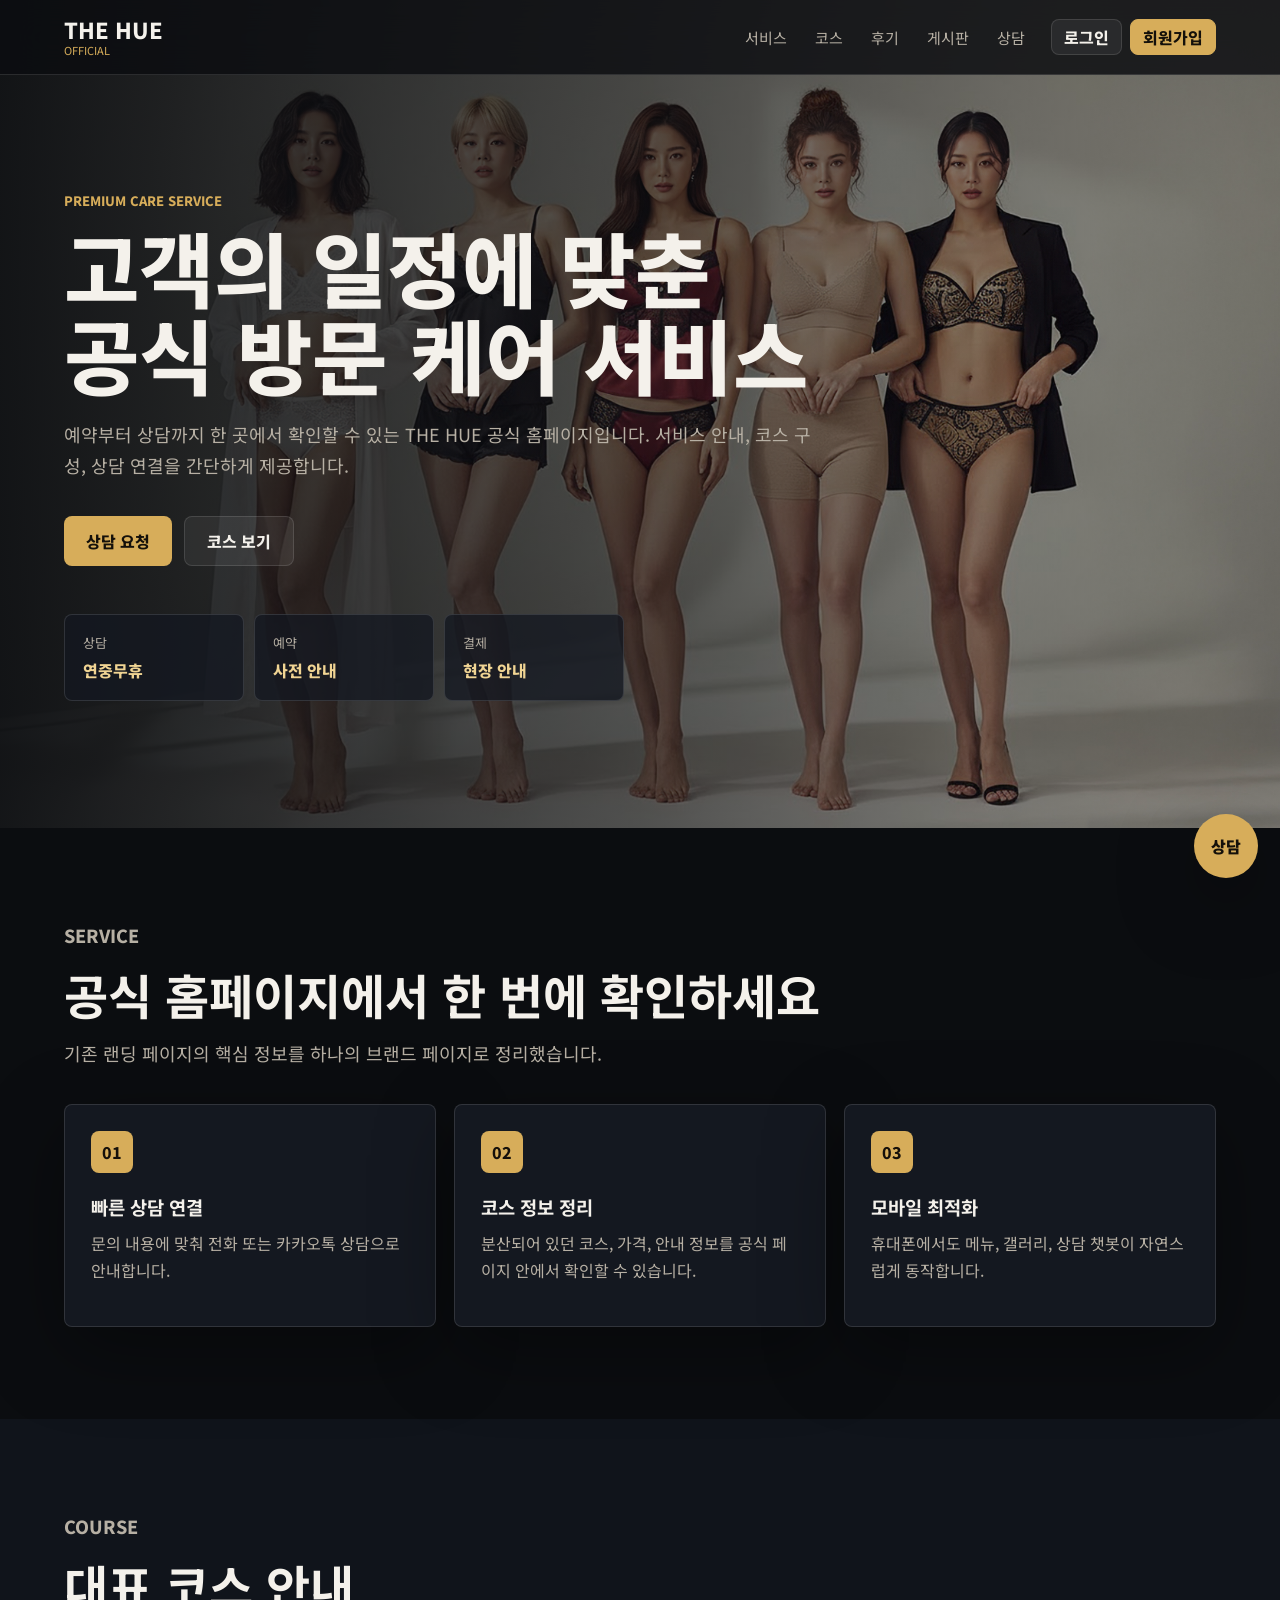
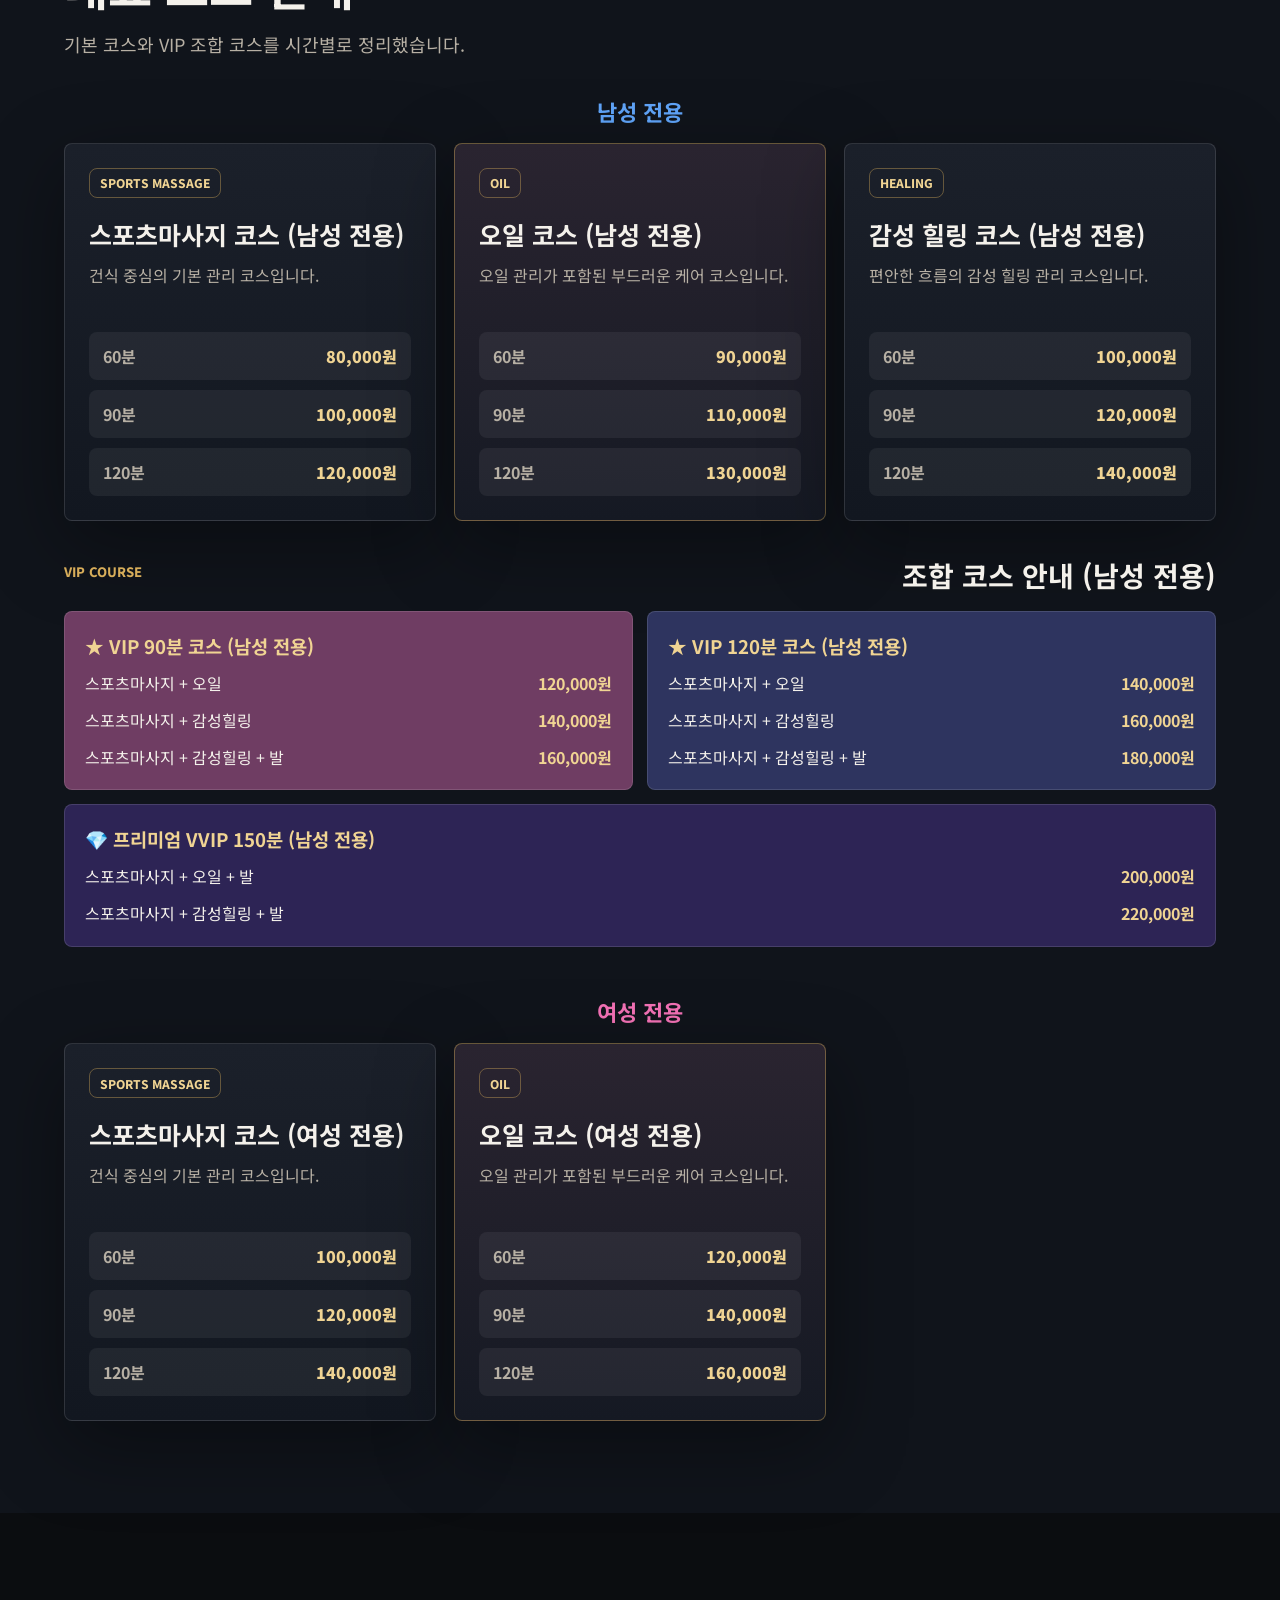
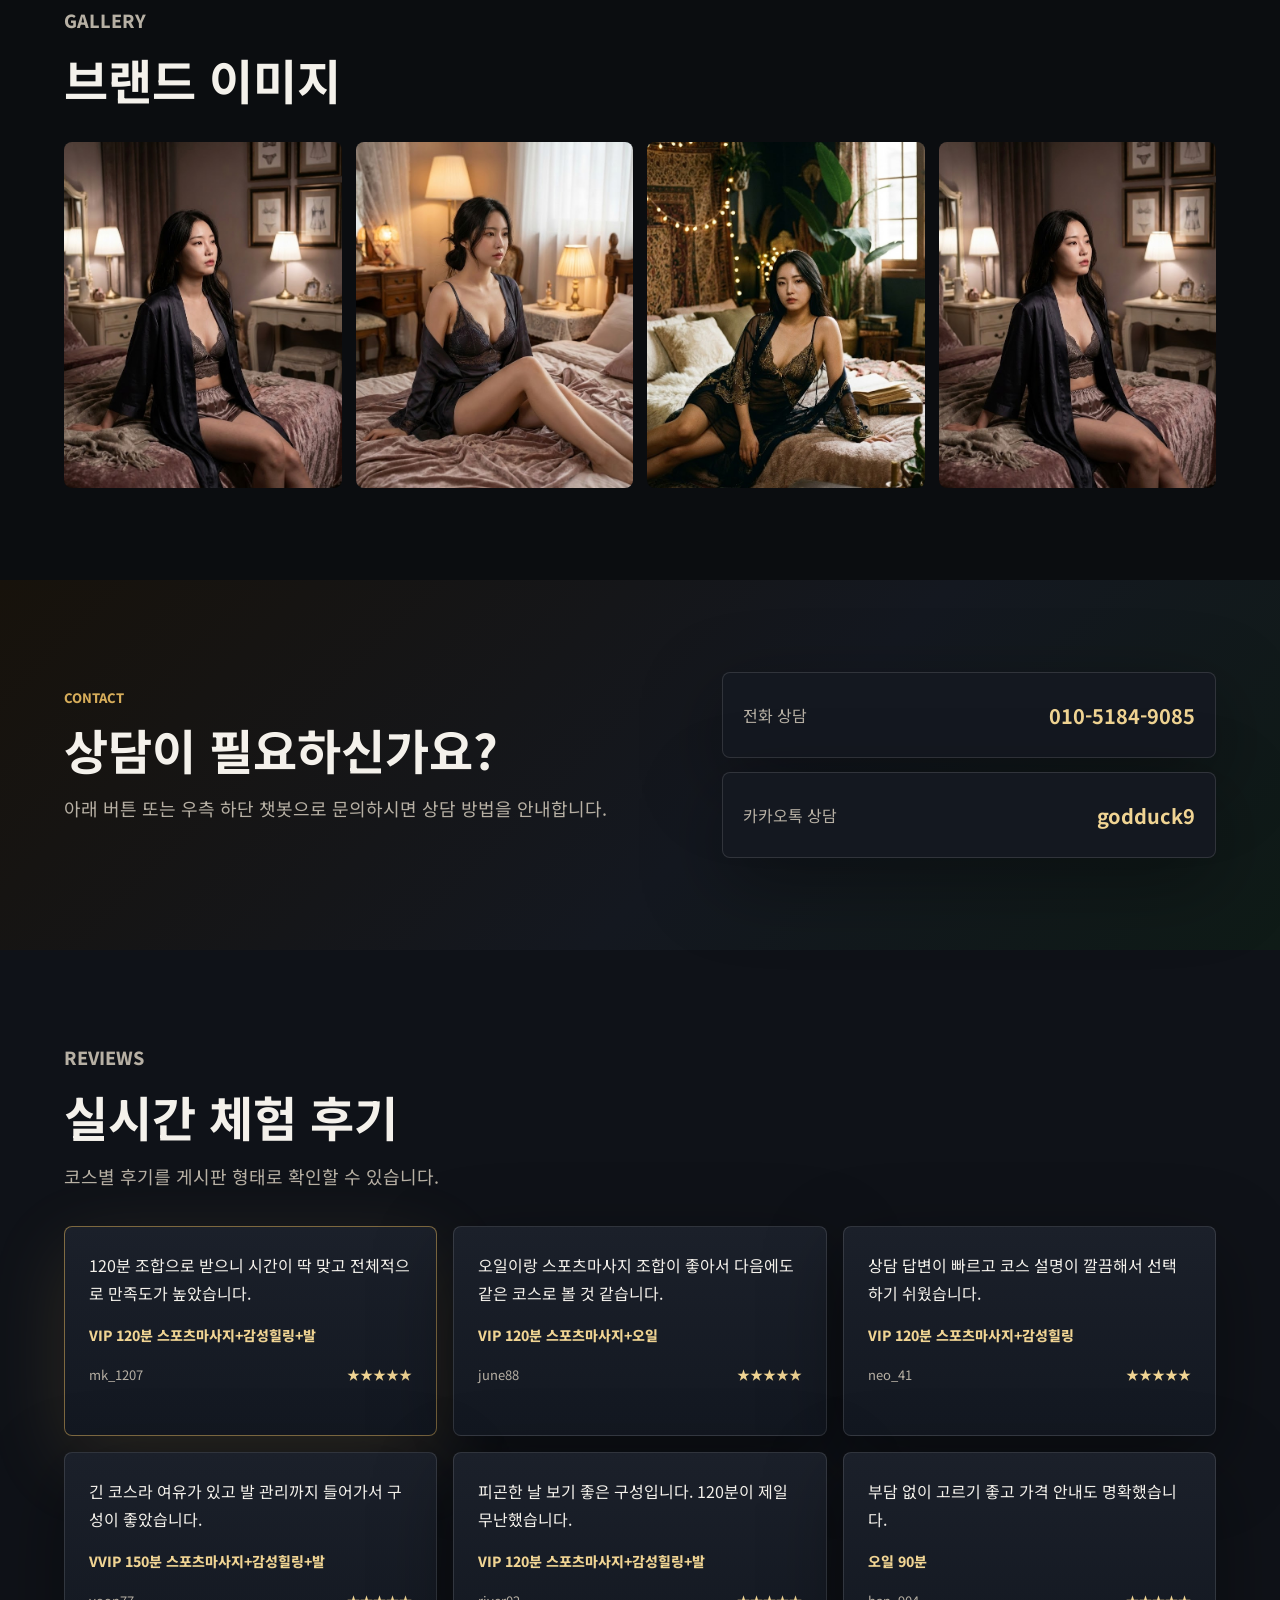
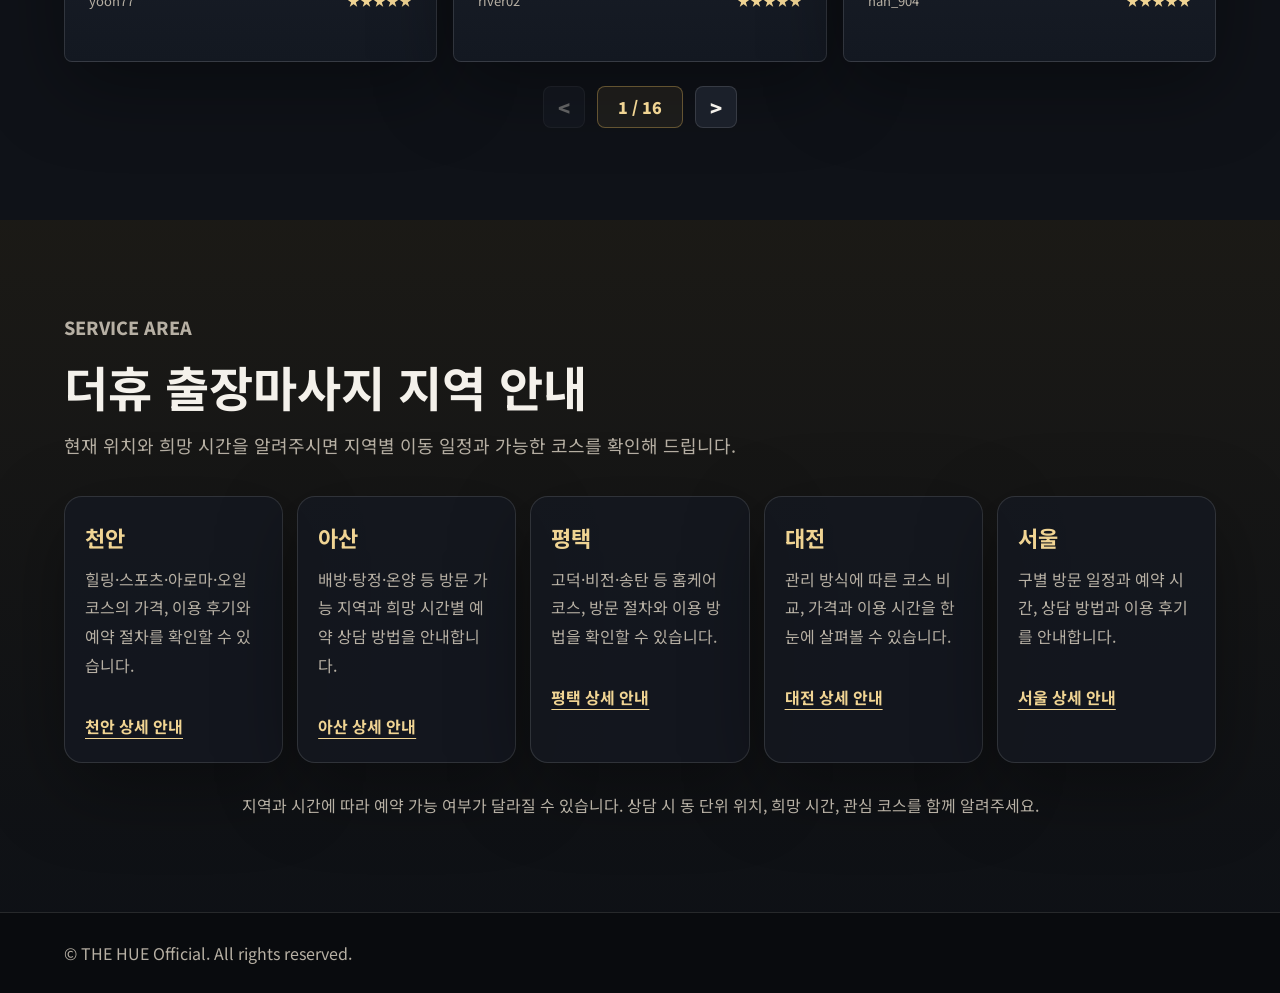
==== index.html @ 56631de0 "Google Ads 태그 설치" ====
<!DOCTYPE html>
<html lang="ko">

<head>
    <!-- Google tag (gtag.js) -->
    <script async src="https://www.googletagmanager.com/gtag/js?id=AW-18293783816"></script>
    <script>
        window.dataLayer = window.dataLayer || [];
        function gtag(){dataLayer.push(arguments);}
        gtag('js', new Date());
        gtag('config', 'AW-18293783816');
    </script>
    <meta charset="UTF-8">
    <meta name="viewport" content="width=device-width, initial-scale=1.0">
    <meta name="robots" content="index,follow,max-image-preview:large,max-snippet:-1,max-video-preview:-1">
    <title>더휴 출장마사지 | 천안·아산·평택·대전·서울 방문 케어</title>
    <meta name="description" content="더휴는 천안·아산·평택·대전·서울의 출장마사지와 힐링·스포츠·아로마 방문 케어 코스, 예약 상담 정보를 안내합니다.">
    <link rel="canonical" href="https://whajsjs2-boop.github.io/thehue/">
    <link rel="preconnect" href="https://fonts.googleapis.com">
    <link rel="preconnect" href="https://fonts.gstatic.com" crossorigin>
    <link href="https://fonts.googleapis.com/css2?family=Noto+Sans+KR:wght@400;500;700;800&display=swap" rel="stylesheet">
    <link rel="stylesheet" href="style.css">
</head>

<body>
    <header class="site-header">
        <a class="brand" href="index.html" aria-label="THE HUE 홈">
            <span>THE HUE</span>
            <small>Official</small>
        </a>
        <nav class="desktop-nav" aria-label="주요 메뉴">
            <a href="service.html">서비스</a>
            <a href="courses.html">코스</a>
            <a href="reviews.html">후기</a>
            <a href="board.html">게시판</a>
            <a href="contact.html">상담</a>
        </nav>
        <div class="header-auth">
            <button type="button" class="header-login">로그인</button>
            <button type="button" class="header-join">회원가입</button>
        </div>
        <button class="menu-toggle" type="button" aria-label="메뉴 열기">☰</button>
    </header>

    <nav class="mobile-nav" aria-label="모바일 메뉴">
        <a href="service.html">서비스</a>
        <a href="courses.html">코스</a>
        <a href="reviews.html">후기</a>
        <a href="board.html">게시판</a>
        <a href="contact.html">상담</a>
    </nav>

    <main id="home">
        <section class="hero">
            <div class="hero-media" aria-hidden="true"></div>
            <div class="hero-content">
                <p class="eyebrow">Premium Care Service</p>
                <h1>고객의 일정에 맞춘<br>공식 방문 케어 서비스</h1>
                <p class="hero-copy">예약부터 상담까지 한 곳에서 확인할 수 있는 THE HUE 공식 홈페이지입니다. 서비스 안내, 코스 구성, 상담 연결을 간단하게 제공합니다.</p>
                <div class="hero-actions">
                    <a class="btn primary" href="contact.html">상담 요청</a>
                    <a class="btn ghost" href="courses.html">코스 보기</a>
                </div>
                <dl class="hero-stats">
                    <div>
                        <dt>상담</dt>
                        <dd>연중무휴</dd>
                    </div>
                    <div>
                        <dt>예약</dt>
                        <dd>사전 안내</dd>
                    </div>
                    <div>
                        <dt>결제</dt>
                        <dd>현장 안내</dd>
                    </div>
                </dl>
            </div>
        </section>

        <section id="service" class="section">
            <div class="section-heading">
                <p class="eyebrow">Service</p>
                <h2 class="single-line-title">공식 홈페이지에서 한 번에 확인하세요</h2>
                <p>기존 랜딩 페이지의 핵심 정보를 하나의 브랜드 페이지로 정리했습니다.</p>
            </div>
            <div class="feature-grid">
                <article class="feature-card">
                    <span class="feature-icon">01</span>
                    <h3>빠른 상담 연결</h3>
                    <p>문의 내용에 맞춰 전화 또는 카카오톡 상담으로 안내합니다.</p>
                </article>
                <article class="feature-card">
                    <span class="feature-icon">02</span>
                    <h3>코스 정보 정리</h3>
                    <p>분산되어 있던 코스, 가격, 안내 정보를 공식 페이지 안에서 확인할 수 있습니다.</p>
                </article>
                <article class="feature-card">
                    <span class="feature-icon">03</span>
                    <h3>모바일 최적화</h3>
                    <p>휴대폰에서도 메뉴, 갤러리, 상담 챗봇이 자연스럽게 동작합니다.</p>
                </article>
            </div>
        </section>

        <section id="course" class="section course-section">
            <div class="section-heading">
                <p class="eyebrow">Course</p>
                <h2>대표 코스 안내</h2>
                <p>기본 코스와 VIP 조합 코스를 시간별로 정리했습니다.</p>
            </div>

            <h3 style="text-align:center; font-size:22px; color:#60a5fa; margin:24px 0 16px;">남성 전용</h3>
            <div class="course-showcase">
                <article class="course-card">
                    <div>
                        <span class="course-tag">Sports Massage</span>
                        <h3>스포츠마사지 코스 (남성 전용)</h3>
                        <p>건식 중심의 기본 관리 코스입니다.</p>
                    </div>
                    <dl class="price-rows">
                        <div><dt>60분</dt><dd>80,000원</dd></div>
                        <div><dt>90분</dt><dd>100,000원</dd></div>
                        <div><dt>120분</dt><dd>120,000원</dd></div>
                    </dl>
                </article>

                <article class="course-card accent">
                    <div>
                        <span class="course-tag">Oil</span>
                        <h3>오일 코스 (남성 전용)</h3>
                        <p>오일 관리가 포함된 부드러운 케어 코스입니다.</p>
                    </div>
                    <dl class="price-rows">
                        <div><dt>60분</dt><dd>90,000원</dd></div>
                        <div><dt>90분</dt><dd>110,000원</dd></div>
                        <div><dt>120분</dt><dd>130,000원</dd></div>
                    </dl>
                </article>

                <article class="course-card">
                    <div>
                        <span class="course-tag">Healing</span>
                        <h3>감성 힐링 코스 (남성 전용)</h3>
                        <p>편안한 흐름의 감성 힐링 관리 코스입니다.</p>
                    </div>
                    <dl class="price-rows">
                        <div><dt>60분</dt><dd>100,000원</dd></div>
                        <div><dt>90분</dt><dd>120,000원</dd></div>
                        <div><dt>120분</dt><dd>140,000원</dd></div>
                    </dl>
                </article>
            </div>

            <div class="vip-pricing">
                <div class="vip-heading">
                    <p class="eyebrow">VIP Course</p>
                    <h3>조합 코스 안내 (남성 전용)</h3>
                </div>
                <div class="price-grid">
                    <article>
                        <h3>★ VIP 90분 코스 (남성 전용)</h3>
                        <p><span>스포츠마사지 + 오일</span><strong>120,000원</strong></p>
                        <p><span>스포츠마사지 + 감성힐링</span><strong>140,000원</strong></p>
                        <p><span>스포츠마사지 + 감성힐링 + 발</span><strong>160,000원</strong></p>
                    </article>
                    <article>
                        <h3>★ VIP 120분 코스 (남성 전용)</h3>
                        <p><span>스포츠마사지 + 오일</span><strong>140,000원</strong></p>
                        <p><span>스포츠마사지 + 감성힐링</span><strong>160,000원</strong></p>
                        <p><span>스포츠마사지 + 감성힐링 + 발</span><strong>180,000원</strong></p>
                    </article>
                    <article class="wide">
                        <h3>💎 프리미엄 VVIP 150분 (남성 전용)</h3>
                        <p><span>스포츠마사지 + 오일 + 발</span><strong>200,000원</strong></p>
                        <p><span>스포츠마사지 + 감성힐링 + 발</span><strong>220,000원</strong></p>
                    </article>
                </div>
            </div>

            <h3 style="text-align:center; font-size:22px; color:#f472b6; margin:48px 0 16px;">여성 전용</h3>
            <div class="course-showcase">
                <article class="course-card">
                    <div>
                        <span class="course-tag">Sports Massage</span>
                        <h3>스포츠마사지 코스 (여성 전용)</h3>
                        <p>건식 중심의 기본 관리 코스입니다.</p>
                    </div>
                    <dl class="price-rows">
                        <div><dt>60분</dt><dd>100,000원</dd></div>
                        <div><dt>90분</dt><dd>120,000원</dd></div>
                        <div><dt>120분</dt><dd>140,000원</dd></div>
                    </dl>
                </article>

                <article class="course-card accent">
                    <div>
                        <span class="course-tag">Oil</span>
                        <h3>오일 코스 (여성 전용)</h3>
                        <p>오일 관리가 포함된 부드러운 케어 코스입니다.</p>
                    </div>
                    <dl class="price-rows">
                        <div><dt>60분</dt><dd>120,000원</dd></div>
                        <div><dt>90분</dt><dd>140,000원</dd></div>
                        <div><dt>120분</dt><dd>160,000원</dd></div>
                    </dl>
                </article>
            </div>
        </section>

        <section id="gallery" class="section gallery-section">
            <div class="section-heading">
                <p class="eyebrow">Gallery</p>
                <h2>브랜드 이미지</h2>
            </div>
            <div class="gallery-grid">
                <img src="assets/care-1.jpg" alt="서비스 이미지 1">
                <img src="assets/care-2.jpg" alt="서비스 이미지 2">
                <img src="assets/care-3.jpg" alt="서비스 이미지 3">
                <img src="assets/care-4.jpg" alt="서비스 이미지 4">
            </div>
        </section>

        <section id="contact" class="section contact-section">
            <div>
                <p class="eyebrow">Contact</p>
                <h2>상담이 필요하신가요?</h2>
                <p class="section-copy">아래 버튼 또는 우측 하단 챗봇으로 문의하시면 상담 방법을 안내합니다.</p>
            </div>
            <div class="contact-actions">
                <a class="contact-card" href="tel:010-5184-9085" id="phoneLink">
                    <span>전화 상담</span>
                    <strong id="phoneText">010-5184-9085</strong>
                </a>
                <a class="contact-card" href="http://qr.kakao.com/talk/CpJlwh7fsAUiuZpEtHqcjV7cPss-" id="kakaoLink">
                    <span>카카오톡 상담</span>
                    <strong id="kakaoText">godduck9</strong>
                </a>
            </div>
        </section>

        <section id="reviews" class="section reviews-section">
            <div class="section-heading">
                <p class="eyebrow">Reviews</p>
                <h2>실시간 체험 후기</h2>
                <p>코스별 후기를 게시판 형태로 확인할 수 있습니다.</p>
            </div>
            <div class="reviews-grid" id="reviewMount"></div>
        </section>

        <section id="service-area" class="section local-area-section" aria-labelledby="service-area-title">
            <div class="section-heading">
                <p class="eyebrow">Service Area</p>
                <h2 id="service-area-title">더휴 출장마사지 지역 안내</h2>
                <p>현재 위치와 희망 시간을 알려주시면 지역별 이동 일정과 가능한 코스를 확인해 드립니다.</p>
            </div>
            <div class="local-area-grid">
                <article><h3>천안</h3><p>힐링·스포츠·아로마·오일 코스의 가격, 이용 후기와 예약 절차를 확인할 수 있습니다.</p><a class="local-area-link" href="https://whajsjs2-boop.github.io/thehue1/">천안 상세 안내</a></article>
                <article><h3>아산</h3><p>배방·탕정·온양 등 방문 가능 지역과 희망 시간별 예약 상담 방법을 안내합니다.</p><a class="local-area-link" href="https://whajsjs2-boop.github.io/thehue2/">아산 상세 안내</a></article>
                <article><h3>평택</h3><p>고덕·비전·송탄 등 홈케어 코스, 방문 절차와 이용 방법을 확인할 수 있습니다.</p><a class="local-area-link" href="https://whajsjs2-boop.github.io/thehue3/">평택 상세 안내</a></article>
                <article><h3>대전</h3><p>관리 방식에 따른 코스 비교, 가격과 이용 시간을 한눈에 살펴볼 수 있습니다.</p><a class="local-area-link" href="https://whajsjs2-boop.github.io/thehue4/">대전 상세 안내</a></article>
                <article><h3>서울</h3><p>구별 방문 일정과 예약 시간, 상담 방법과 이용 후기를 안내합니다.</p><a class="local-area-link" href="https://whajsjs2-boop.github.io/thehue5/">서울 상세 안내</a></article>
            </div>
            <p class="local-area-note">지역과 시간에 따라 예약 가능 여부가 달라질 수 있습니다. 상담 시 동 단위 위치, 희망 시간, 관심 코스를 함께 알려주세요.</p>
        </section>
    </main>

    <button class="chat-launcher" type="button" aria-label="상담 챗봇 열기">
        <span>상담</span>
    </button>

    <aside class="chatbot" aria-label="상담 챗봇">
        <header class="chatbot-header">
            <div>
                <strong>THE HUE 상담봇</strong>
                <span>간단 문의 자동 응답</span>
            </div>
            <button class="chat-close" type="button" aria-label="상담 챗봇 닫기">×</button>
        </header>
        <div class="chat-messages" id="chatMessages"></div>
        <div class="quick-replies" aria-label="빠른 질문">
            <button type="button" data-message="상담">상담 번호</button>
            <button type="button" data-message="카카오톡">카카오톡</button>
            <button type="button" data-message="가격">가격</button>
            <button type="button" data-message="예약">예약</button>
        </div>
        <form class="chat-form" id="chatForm">
            <input id="chatInput" type="text" placeholder="문의 내용을 입력하세요" autocomplete="off">
            <button type="submit">전송</button>
        </form>
    </aside>

    <footer class="site-footer">
        <p>© THE HUE Official. All rights reserved.</p>
    </footer>

    <script src="script.js"></script>
</body>

</html>
---- style.css ----
:root {
    --bg: #0b0d10;
    --panel: #141820;
    --panel-soft: #1b202a;
    --line: rgba(255, 255, 255, 0.12);
    --text: #f4f1eb;
    --muted: #b7b0a4;
    --gold: #d7ad5a;
    --gold-soft: #f0d493;
    --green: #6cae8f;
    --red: #b86b62;
    --shadow: 0 24px 80px rgba(0, 0, 0, 0.36);
}

* {
    box-sizing: border-box;
}

html {
    scroll-behavior: smooth;
}

body {
    margin: 0;
    color: var(--text);
    background: var(--bg);
    font-family: "Noto Sans KR", Arial, sans-serif;
    letter-spacing: 0;
}

a {
    color: inherit;
    text-decoration: none;
}

button,
input {
    font: inherit;
}

img {
    display: block;
    max-width: 100%;
}

.site-header {
    position: fixed;
    top: 0;
    left: 0;
    right: 0;
    z-index: 50;
    display: flex;
    align-items: center;
    justify-content: flex-start;
    gap: 22px;
    padding: 18px clamp(20px, 5vw, 72px);
    border-bottom: 1px solid var(--line);
    background: rgba(11, 13, 16, 0.82);
    backdrop-filter: blur(18px);
}

.brand {
    display: flex;
    flex-direction: column;
    line-height: 1;
}

.brand span {
    font-size: 22px;
    font-weight: 800;
}

.brand small {
    margin-top: 5px;
    color: var(--gold);
    font-size: 11px;
    text-transform: uppercase;
}

.desktop-nav {
    display: flex;
    gap: 28px;
    margin-left: auto;
    color: var(--muted);
    font-size: 15px;
}

.header-auth {
    display: flex;
    gap: 8px;
    margin-left: 4px;
}

.header-auth button {
    min-height: 36px;
    padding: 0 12px;
    border: 1px solid var(--line);
    border-radius: 8px;
    color: var(--text);
    background: rgba(255, 255, 255, 0.06);
    font-weight: 800;
    cursor: pointer;
}

.header-auth .header-join {
    color: #14100a;
    border-color: var(--gold);
    background: var(--gold);
}

.desktop-nav a:hover,
.mobile-nav a:hover {
    color: var(--gold-soft);
}

.menu-toggle {
    display: none;
    width: 42px;
    height: 42px;
    border: 1px solid var(--line);
    border-radius: 8px;
    color: var(--text);
    background: transparent;
    cursor: pointer;
}

.mobile-nav {
    position: fixed;
    top: 79px;
    left: 16px;
    right: 16px;
    z-index: 49;
    display: none;
    grid-template-columns: repeat(2, 1fr);
    gap: 8px;
    padding: 14px;
    border: 1px solid var(--line);
    border-radius: 8px;
    background: rgba(20, 24, 32, 0.96);
    box-shadow: var(--shadow);
}

.mobile-nav.is-open {
    display: grid;
}

.mobile-nav a {
    padding: 12px;
    border-radius: 8px;
    background: var(--panel-soft);
    text-align: center;
}

.hero {
    position: relative;
    min-height: 92vh;
    display: grid;
    align-items: center;
    padding: 120px clamp(20px, 5vw, 72px) 56px;
    overflow: hidden;
}

.hero-media {
    position: absolute;
    inset: 0;
    background:
        linear-gradient(90deg, rgba(11, 13, 16, 0.94), rgba(11, 13, 16, 0.64), rgba(11, 13, 16, 0.22)),
        url("source/home-hero.jpg") center / cover no-repeat;
}

.hero-content {
    position: relative;
    width: min(760px, 100%);
}

.eyebrow {
    margin: 0 0 14px;
    color: var(--gold);
    font-size: 13px;
    font-weight: 800;
    text-transform: uppercase;
}

h1,
h2,
h3,
p {
    margin-top: 0;
}

h1 {
    margin-bottom: 22px;
    font-size: clamp(42px, 7vw, 82px);
    line-height: 1.05;
    font-weight: 800;
}

h2 {
    margin-bottom: 16px;
    font-size: clamp(30px, 4vw, 48px);
    line-height: 1.18;
}

.single-line-title {
    white-space: nowrap;
    font-size: clamp(16px, 5vw, 48px);
}

h3 {
    margin-bottom: 10px;
}

.hero-copy,
.section-copy,
.section-heading p {
    color: var(--muted);
    font-size: 18px;
    line-height: 1.75;
}

.hero-actions {
    display: flex;
    flex-wrap: wrap;
    gap: 12px;
    margin-top: 34px;
}

.btn {
    display: inline-flex;
    align-items: center;
    justify-content: center;
    min-height: 50px;
    padding: 0 22px;
    border-radius: 8px;
    font-weight: 800;
}

.btn.primary {
    color: #14100a;
    background: var(--gold);
}

.btn.ghost {
    border: 1px solid var(--line);
    background: rgba(255, 255, 255, 0.06);
}

.hero-stats {
    display: grid;
    grid-template-columns: repeat(3, minmax(0, 1fr));
    gap: 10px;
    width: min(560px, 100%);
    margin: 48px 0 0;
}

.hero-stats div {
    padding: 18px;
    border: 1px solid var(--line);
    border-radius: 8px;
    background: rgba(20, 24, 32, 0.78);
}

.hero-stats dt {
    color: var(--muted);
    font-size: 13px;
}

.hero-stats dd {
    margin: 6px 0 0;
    color: var(--gold-soft);
    font-weight: 800;
}

.section {
    padding: 92px clamp(20px, 5vw, 72px);
}

.section-heading {
    width: min(760px, 100%);
    margin-bottom: 34px;
}

.feature-grid {
    display: grid;
    grid-template-columns: repeat(3, minmax(0, 1fr));
    gap: 18px;
}

.feature-card,
.course-list article,
.contact-card {
    border: 1px solid var(--line);
    border-radius: 8px;
    background: var(--panel);
    box-shadow: var(--shadow);
}

.feature-card {
    padding: 26px;
}

.feature-icon {
    display: inline-flex;
    align-items: center;
    justify-content: center;
    width: 42px;
    height: 42px;
    margin-bottom: 20px;
    border-radius: 8px;
    color: #15100a;
    background: var(--gold);
    font-weight: 800;
}

.feature-card p,
.course-list p,
.price-panel figcaption {
    color: var(--muted);
    line-height: 1.7;
}

.course-section {
    background: #10141b;
}

.course-showcase {
    display: grid;
    grid-template-columns: repeat(3, minmax(0, 1fr));
    gap: 18px;
}

.course-card {
    display: flex;
    flex-direction: column;
    justify-content: space-between;
    min-height: 360px;
    padding: 24px;
    border: 1px solid var(--line);
    border-radius: 8px;
    background: linear-gradient(180deg, #1b202a, #121720);
    box-shadow: var(--shadow);
}

.course-card.accent {
    border-color: rgba(215, 173, 90, 0.42);
    background: linear-gradient(180deg, #2a2430, #151923);
}

.course-tag {
    display: inline-flex;
    align-items: center;
    min-height: 30px;
    padding: 0 10px;
    margin-bottom: 18px;
    border: 1px solid rgba(215, 173, 90, 0.4);
    border-radius: 8px;
    color: var(--gold-soft);
    font-size: 12px;
    font-weight: 800;
    text-transform: uppercase;
}

.course-card h3 {
    font-size: 25px;
}

.course-card p {
    color: var(--muted);
    line-height: 1.65;
}

.price-rows {
    display: grid;
    gap: 10px;
    margin: 28px 0 0;
}

.price-rows div {
    display: flex;
    align-items: center;
    justify-content: space-between;
    min-height: 48px;
    padding: 0 14px;
    border-radius: 8px;
    background: rgba(255, 255, 255, 0.06);
}

.price-rows dt {
    color: var(--muted);
    font-weight: 700;
}

.price-rows dd {
    margin: 0;
    color: var(--gold-soft);
    font-weight: 900;
}

.vip-pricing {
    margin-top: 34px;
}

.vip-heading {
    display: flex;
    align-items: end;
    justify-content: space-between;
    gap: 18px;
    margin-bottom: 16px;
}

.vip-heading h3 {
    margin: 0;
    font-size: 28px;
}

.price-grid {
    display: grid;
    grid-template-columns: repeat(2, minmax(0, 1fr));
    gap: 14px;
}

.price-grid article {
    border: 1px solid var(--line);
    border-radius: 8px;
    background: #1b202a;
    padding: 20px;
}

.price-grid article:nth-child(1) {
    background: #6f3d63;
}

.price-grid article:nth-child(2) {
    background: #2e345f;
}

.price-grid article.wide {
    grid-column: 1 / -1;
    background: #2d2455;
}

.price-grid h3 {
    color: var(--gold-soft);
}

.price-grid p {
    display: flex;
    justify-content: space-between;
    gap: 16px;
    margin: 12px 0 0;
    color: var(--text);
    line-height: 1.55;
}

.price-grid strong {
    color: var(--gold-soft);
    white-space: nowrap;
}

.gallery-grid {
    display: grid;
    grid-template-columns: repeat(4, minmax(0, 1fr));
    gap: 14px;
}

.gallery-grid img {
    width: 100%;
    aspect-ratio: 4 / 5;
    border-radius: 8px;
    object-fit: cover;
}

.contact-section {
    display: grid;
    grid-template-columns: minmax(0, 1fr) minmax(320px, 0.8fr);
    gap: 40px;
    align-items: center;
    background: linear-gradient(135deg, #17120b, #141820 58%, #0f1b17);
}

.contact-actions {
    display: grid;
    gap: 14px;
}

.contact-card {
    display: flex;
    align-items: center;
    justify-content: space-between;
    min-height: 86px;
    padding: 20px;
}

.contact-card span {
    color: var(--muted);
}

.contact-card strong {
    color: var(--gold-soft);
    font-size: 20px;
}

.reviews-section {
    background: #0f1218;
}

.reviews-grid {
    display: grid;
    grid-template-columns: repeat(3, minmax(0, 1fr));
    gap: 16px;
}

.review-card {
    min-height: 210px;
    padding: 24px;
    border: 1px solid var(--line);
    border-radius: 8px;
    background: linear-gradient(180deg, #1b202a, #131821);
    box-shadow: var(--shadow);
}

.review-card p {
    color: var(--text);
    line-height: 1.75;
}

.review-service {
    margin-top: 18px;
    color: var(--gold-soft);
    font-size: 14px;
    font-weight: 800;
    line-height: 1.45;
}

.review-meta {
    display: flex;
    align-items: center;
    justify-content: space-between;
    gap: 12px;
    margin-top: 20px;
    color: var(--muted);
    font-size: 13px;
}

.review-stars {
    color: var(--gold-soft);
    white-space: nowrap;
}

.review-card.is-new {
    border-color: rgba(215, 173, 90, 0.54);
    box-shadow: 0 24px 80px rgba(215, 173, 90, 0.14);
}

.pager {
    display: flex;
    align-items: center;
    justify-content: center;
    gap: 12px;
    margin-top: 24px;
}

.pager button {
    width: 42px;
    height: 42px;
    border: 1px solid var(--line);
    border-radius: 8px;
    color: var(--text);
    background: #1b202a;
    font-size: 20px;
    font-weight: 900;
    cursor: pointer;
}

.pager button:disabled {
    opacity: 0.35;
    cursor: default;
}

.pager-current {
    min-width: 86px;
    min-height: 42px;
    display: inline-flex;
    align-items: center;
    justify-content: center;
    border: 1px solid rgba(215, 173, 90, 0.38);
    border-radius: 8px;
    color: var(--gold-soft);
    background: rgba(215, 173, 90, 0.08);
    font-weight: 900;
}

.page-hero {
    padding: 140px clamp(20px, 5vw, 72px) 70px;
    background:
        linear-gradient(135deg, rgba(11, 13, 16, 0.94), rgba(17, 24, 39, 0.86)),
        url("source/home-hero.jpg") center / cover no-repeat;
}

.service-hero {
    background:
        linear-gradient(135deg, rgba(11, 13, 16, 0.94), rgba(18, 30, 38, 0.82)),
        url("source/service-hero.jpg") center / cover no-repeat;
}

.courses-hero {
    background:
        linear-gradient(135deg, rgba(11, 13, 16, 0.94), rgba(42, 36, 48, 0.82)),
        url("source/courses-hero.jpg") center / cover no-repeat;
}

.reviews-hero {
    background:
        linear-gradient(135deg, rgba(11, 13, 16, 0.94), rgba(34, 41, 28, 0.82)),
        url("source/reviews-hero.jpg") center / cover no-repeat;
}

.contact-hero {
    background:
        linear-gradient(135deg, rgba(11, 13, 16, 0.94), rgba(44, 31, 23, 0.82)),
        url("source/contact-hero.jpg") center / cover no-repeat;
}

.board-hero {
    background:
        linear-gradient(135deg, rgba(11, 13, 16, 0.94), rgba(23, 22, 44, 0.82)),
        url("source/board-hero.jpg") center / cover no-repeat;
}

.page-hero-inner {
    width: min(880px, 100%);
}

.page-hero h1 {
    margin-bottom: 18px;
}

.page-hero p {
    color: var(--muted);
    font-size: 18px;
    line-height: 1.75;
}

.page-layout {
    padding: 80px clamp(20px, 5vw, 72px);
}

.content-grid {
    display: grid;
    grid-template-columns: repeat(2, minmax(0, 1fr));
    gap: 18px;
}

.content-panel {
    padding: 26px;
    border: 1px solid var(--line);
    border-radius: 8px;
    background: var(--panel);
    box-shadow: var(--shadow);
}

.content-panel p,
.content-panel li {
    color: var(--muted);
    line-height: 1.75;
}

.content-panel ul {
    padding-left: 20px;
}

.full-width {
    grid-column: 1 / -1;
}

.service-flow {
    display: grid;
    grid-template-columns: repeat(4, minmax(0, 1fr));
    gap: 14px;
    margin-top: 28px;
}

.service-flow article {
    position: relative;
    min-height: 230px;
    padding: 24px;
    border: 1px solid var(--line);
    border-radius: 8px;
    background: linear-gradient(180deg, #1b202a, #10141b);
    box-shadow: var(--shadow);
}

.service-flow span {
    display: inline-flex;
    align-items: center;
    justify-content: center;
    width: 42px;
    height: 42px;
    margin-bottom: 20px;
    border-radius: 8px;
    color: #14100a;
    background: var(--gold);
    font-weight: 900;
}

.service-flow p {
    color: var(--muted);
    line-height: 1.7;
}

.service-detail-grid {
    margin-top: 18px;
}

.course-cta {
    margin-top: 34px;
    padding: 28px;
    border: 1px solid var(--line);
    border-radius: 8px;
    background:
        linear-gradient(135deg, rgba(215, 173, 90, 0.12), rgba(255, 255, 255, 0.04)),
        #141820;
    box-shadow: var(--shadow);
}

.course-cta p {
    color: var(--muted);
    line-height: 1.7;
}

.board-layout {
    display: grid;
    grid-template-columns: minmax(280px, 0.36fr) minmax(0, 1fr);
    gap: 22px;
    align-items: start;
}

.member-panel,
.board-panel {
    border: 1px solid var(--line);
    border-radius: 8px;
    background: var(--panel);
    box-shadow: var(--shadow);
}

.member-panel {
    position: sticky;
    top: 100px;
    overflow: hidden;
}

.member-panel h2,
.member-panel p,
.login-box,
.member-actions,
.member-note {
    margin-left: 22px;
    margin-right: 22px;
}

.member-panel h2 {
    margin-top: 22px;
}

.member-visual {
    height: 170px;
    background:
        linear-gradient(180deg, rgba(11, 13, 16, 0.12), rgba(11, 13, 16, 0.82)),
        url("source/board-panel.jpg") center / cover no-repeat;
}

.login-box {
    display: grid;
    gap: 12px;
    margin-top: 18px;
}

.login-box label {
    display: grid;
    gap: 7px;
    color: var(--muted);
    font-size: 14px;
    font-weight: 700;
}

.login-box input {
    height: 42px;
    padding: 0 12px;
    border: 1px solid var(--line);
    border-radius: 8px;
    color: var(--text);
    background: #0f1218;
}

.login-box button,
.member-actions button,
.board-write {
    min-height: 42px;
    border: 0;
    border-radius: 8px;
    color: #14100a;
    background: var(--gold);
    font-weight: 900;
    cursor: pointer;
}

.member-actions {
    display: grid;
    grid-template-columns: repeat(2, 1fr);
    gap: 8px;
    margin-top: 10px;
}

.member-actions button:nth-child(1) {
    color: var(--text);
    background: #242b36;
}

.member-note {
    color: var(--muted);
    padding-bottom: 22px;
    line-height: 1.65;
}

.board-panel {
    padding: 24px;
}

.board-toolbar {
    display: flex;
    justify-content: space-between;
    gap: 18px;
    align-items: center;
    margin-bottom: 18px;
}

.board-toolbar h2 {
    margin: 0;
}

.board-write {
    padding: 0 18px;
}

.board-table {
    display: grid;
    gap: 9px;
}

.board-row {
    display: grid;
    grid-template-columns: 72px minmax(0, 1fr) 118px 112px;
    gap: 14px;
    align-items: center;
    min-height: 58px;
    padding: 0 14px;
    border: 1px solid var(--line);
    border-radius: 8px;
    background: #10141b;
    cursor: pointer;
}

.board-row.is-open {
    background: rgba(215, 173, 90, 0.1);
}

.board-no,
.board-writer,
.board-date {
    color: var(--muted);
    font-size: 14px;
}

.board-title {
    display: flex;
    align-items: center;
    gap: 8px;
    min-width: 0;
    font-weight: 800;
}

.board-title span:last-child {
    overflow: hidden;
    text-overflow: ellipsis;
    white-space: nowrap;
}

.lock-badge,
.reply-badge {
    display: inline-flex;
    align-items: center;
    min-height: 24px;
    padding: 0 8px;
    border-radius: 8px;
    font-size: 12px;
    font-weight: 900;
}

.lock-badge {
    color: var(--text);
    background: #2b3240;
}

.reply-badge {
    color: #14100a;
    background: var(--gold-soft);
}

.board-preview {
    grid-column: 1 / -1;
    margin: -2px 0 8px;
    padding: 14px 16px;
    border: 1px solid rgba(215, 173, 90, 0.18);
    border-radius: 8px;
    color: var(--muted);
    background: rgba(255, 255, 255, 0.04);
    line-height: 1.7;
}

.board-modal {
    position: fixed;
    inset: 0;
    z-index: 100;
    display: none;
    align-items: center;
    justify-content: center;
    padding: 20px;
    background: rgba(0, 0, 0, 0.64);
}

.board-modal.is-open {
    display: flex;
}

.board-modal-box {
    position: relative;
    width: min(440px, 100%);
    padding: 28px;
    border: 1px solid var(--line);
    border-radius: 8px;
    background: var(--panel);
    box-shadow: var(--shadow);
}

.board-modal-box p:last-child {
    color: var(--muted);
    line-height: 1.75;
}

.board-modal-close {
    position: absolute;
    top: 12px;
    right: 12px;
    width: 34px;
    height: 34px;
    border: 1px solid var(--line);
    border-radius: 8px;
    color: var(--text);
    background: transparent;
    cursor: pointer;
}

.site-notice-modal {
    position: fixed;
    inset: 0;
    z-index: 110;
    display: none;
    align-items: center;
    justify-content: center;
    padding: 20px;
    background: rgba(0, 0, 0, 0.64);
}

.site-notice-modal.is-open {
    display: flex;
}

.site-notice-box {
    position: relative;
    width: min(420px, 100%);
    padding: 28px;
    border: 1px solid var(--line);
    border-radius: 8px;
    background: var(--panel);
    box-shadow: var(--shadow);
}

.site-notice-box p:last-child {
    color: var(--muted);
    line-height: 1.75;
}

.site-notice-close {
    position: absolute;
    top: 12px;
    right: 12px;
    width: 34px;
    height: 34px;
    border: 1px solid var(--line);
    border-radius: 8px;
    color: var(--text);
    background: transparent;
    cursor: pointer;
}

.login-modal {
    position: fixed;
    inset: 0;
    z-index: 112;
    display: none;
    align-items: center;
    justify-content: center;
    padding: 20px;
    background: rgba(0, 0, 0, 0.64);
}

.login-modal.is-open {
    display: flex;
}

.login-modal-box {
    position: relative;
    width: min(430px, 100%);
    padding: 28px;
    border: 1px solid var(--line);
    border-radius: 8px;
    background: var(--panel);
    box-shadow: var(--shadow);
}

.login-modal-close {
    position: absolute;
    top: 12px;
    right: 12px;
    width: 34px;
    height: 34px;
    border: 1px solid var(--line);
    border-radius: 8px;
    color: var(--text);
    background: transparent;
    cursor: pointer;
}

.header-login-form {
    display: grid;
    gap: 14px;
    margin-top: 18px;
}

.header-login-form label {
    display: grid;
    gap: 7px;
    color: var(--muted);
    font-size: 14px;
    font-weight: 800;
}

.header-login-form input {
    height: 44px;
    padding: 0 12px;
    border: 1px solid var(--line);
    border-radius: 8px;
    color: var(--text);
    background: #0f1218;
}

.header-login-form button {
    min-height: 44px;
    border: 0;
    border-radius: 8px;
    color: #14100a;
    background: var(--gold);
    font-weight: 900;
    cursor: pointer;
}

.login-sub-actions {
    display: flex;
    justify-content: space-between;
    gap: 8px;
    margin-top: 12px;
}

.login-sub-actions button {
    min-height: 36px;
    border: 1px solid var(--line);
    border-radius: 8px;
    color: var(--text);
    background: rgba(255, 255, 255, 0.06);
    font-weight: 800;
    cursor: pointer;
    flex: 1;
}

.login-result {
    min-height: 22px;
    margin: 14px 0 0;
    color: var(--gold-soft);
    line-height: 1.6;
}

.chat-launcher {
    position: fixed;
    right: 22px;
    bottom: 22px;
    z-index: 60;
    width: 64px;
    height: 64px;
    border: 0;
    border-radius: 50%;
    color: #14100a;
    background: var(--gold);
    box-shadow: var(--shadow);
    font-weight: 900;
    cursor: pointer;
}

.chat-launcher span {
    display: inline-flex;
    flex-direction: column;
    align-items: center;
    gap: 2px;
    line-height: 1.1;
}

.chatbot {
    position: fixed;
    right: 22px;
    bottom: 100px;
    z-index: 61;
    display: none;
    width: min(380px, calc(100vw - 32px));
    overflow: hidden;
    border: 1px solid var(--line);
    border-radius: 8px;
    background: var(--panel);
    box-shadow: var(--shadow);
}

.chatbot.is-open {
    display: block;
}

.chatbot-header {
    display: flex;
    justify-content: space-between;
    gap: 14px;
    padding: 16px;
    background: #0f1218;
}

.chatbot-header strong,
.chatbot-header span {
    display: block;
}

.chatbot-header span {
    margin-top: 4px;
    color: var(--muted);
    font-size: 13px;
}

.chat-close {
    width: 34px;
    height: 34px;
    border: 1px solid var(--line);
    border-radius: 8px;
    color: var(--text);
    background: transparent;
    cursor: pointer;
}

.chat-messages {
    display: flex;
    flex-direction: column;
    gap: 10px;
    height: 320px;
    padding: 16px;
    overflow-y: auto;
}

.message {
    max-width: 86%;
    padding: 12px 14px;
    border-radius: 8px;
    line-height: 1.55;
    white-space: pre-line;
}

.message.bot {
    align-self: flex-start;
    color: var(--text);
    background: var(--panel-soft);
}

.message.user {
    align-self: flex-end;
    color: #14100a;
    background: var(--gold-soft);
}

.quick-replies {
    display: grid;
    grid-template-columns: repeat(2, 1fr);
    gap: 8px;
    padding: 0 16px 12px;
}

.message-actions {
    display: grid;
    grid-template-columns: repeat(2, minmax(0, 1fr));
    gap: 8px;
    padding: 0 16px 10px;
}

.message-actions a,
.message-actions button {
    display: inline-flex;
    align-items: center;
    justify-content: center;
    min-height: 38px;
    padding: 0 10px;
    border: 0;
    border-radius: 8px;
    color: #14100a;
    background: var(--gold-soft);
    font-size: 13px;
    font-weight: 900;
    text-align: center;
    cursor: pointer;
}

.quick-replies button,
.chat-form button {
    min-height: 38px;
    border: 0;
    border-radius: 8px;
    cursor: pointer;
    font-weight: 800;
}

.quick-replies button {
    color: var(--text);
    background: #242b36;
}

.chat-form {
    display: grid;
    grid-template-columns: 1fr 72px;
    gap: 8px;
    padding: 14px 16px 16px;
    border-top: 1px solid var(--line);
}

.chat-form input {
    min-width: 0;
    height: 44px;
    padding: 0 12px;
    border: 1px solid var(--line);
    border-radius: 8px;
    color: var(--text);
    background: #0f1218;
}

.chat-form button {
    color: #14100a;
    background: var(--gold);
}

.site-footer {
    padding: 28px clamp(20px, 5vw, 72px);
    color: var(--muted);
    border-top: 1px solid var(--line);
    background: #090b0e;
}

.site-footer p {
    margin: 0;
}

@media (max-width: 900px) {
    .desktop-nav {
        display: none;
    }

    .header-auth button {
        min-height: 34px;
        padding: 0 9px;
        font-size: 13px;
    }

    .menu-toggle {
        display: inline-flex;
        align-items: center;
        justify-content: center;
    }

    .hero {
        min-height: 820px;
    }

    .hero-media {
        background:
            linear-gradient(180deg, rgba(11, 13, 16, 0.78), rgba(11, 13, 16, 0.94)),
            url("source/home-hero.jpg") center / cover no-repeat;
    }

    .feature-grid,
    .course-showcase,
    .price-grid,
    .gallery-grid,
    .reviews-grid,
    .content-grid,
    .board-layout,
    .service-flow,
    .contact-section {
        grid-template-columns: 1fr;
    }

    .member-panel {
        position: static;
    }

    .board-row {
        grid-template-columns: 54px minmax(0, 1fr);
        gap: 8px 12px;
        padding: 12px;
    }

    .board-writer,
    .board-date {
        font-size: 13px;
    }

    .full-width {
        grid-column: auto;
    }

    .course-card {
        min-height: auto;
    }

    .vip-heading {
        align-items: start;
        flex-direction: column;
    }

    .price-grid article.wide {
        grid-column: auto;
    }

    .gallery-grid {
        grid-template-columns: repeat(2, 1fr);
    }
}

@media (max-width: 560px) {
    .site-header {
        padding: 14px 16px;
    }

    .hero {
        min-height: 760px;
        padding: 110px 18px 42px;
    }

    .hero-stats {
        grid-template-columns: 1fr;
    }

    .section {
        padding: 70px 18px;
    }

    .gallery-grid {
        grid-template-columns: 1fr;
    }

    .contact-card {
        align-items: flex-start;
        flex-direction: column;
        gap: 8px;
    }

    .chatbot {
        right: 16px;
        bottom: 94px;
    }

    .message-actions {
        grid-template-columns: 1fr;
    }
}

.local-area-section {
    background: linear-gradient(180deg, rgba(215, 173, 90, 0.08), rgba(20, 24, 32, 0.35));
}

.local-area-grid {
    display: grid;
    grid-template-columns: repeat(5, minmax(0, 1fr));
    gap: 14px;
    max-width: 1180px;
    margin: 34px auto 0;
}

.local-area-grid article,
.local-search-summary {
    border: 1px solid var(--line);
    border-radius: 18px;
    background: rgba(20, 24, 32, 0.86);
    box-shadow: var(--shadow);
}

.local-area-grid article {
    padding: 24px 20px;
}

.local-area-grid h3 {
    margin: 0 0 12px;
    color: var(--gold-soft);
    font-size: 22px;
}

.local-area-grid p,
.local-search-summary p,
.local-area-note {
    color: var(--muted);
    line-height: 1.8;
}

.local-area-grid strong {
    color: var(--text);
    font-weight: 500;
}

.local-area-link {
    display: inline-flex;
    margin-top: 18px;
    color: var(--gold-soft);
    font-weight: 700;
    text-decoration: underline;
    text-underline-offset: 5px;
}

.local-area-link:hover {
    color: var(--text);
}

.local-area-note {
    max-width: 900px;
    margin: 28px auto 0;
    text-align: center;
}

.local-search-summary {
    max-width: 1120px;
    margin: 0 auto 80px;
    padding: 36px clamp(24px, 5vw, 56px);
}

.local-search-summary h2 {
    margin: 8px 0 14px;
}

@media (max-width: 960px) {
    .local-area-grid {
        grid-template-columns: repeat(2, minmax(0, 1fr));
    }
}

@media (max-width: 560px) {
    .local-area-grid {
        grid-template-columns: 1fr;
    }

    .local-search-summary {
        margin: 0 18px 60px;
    }
}
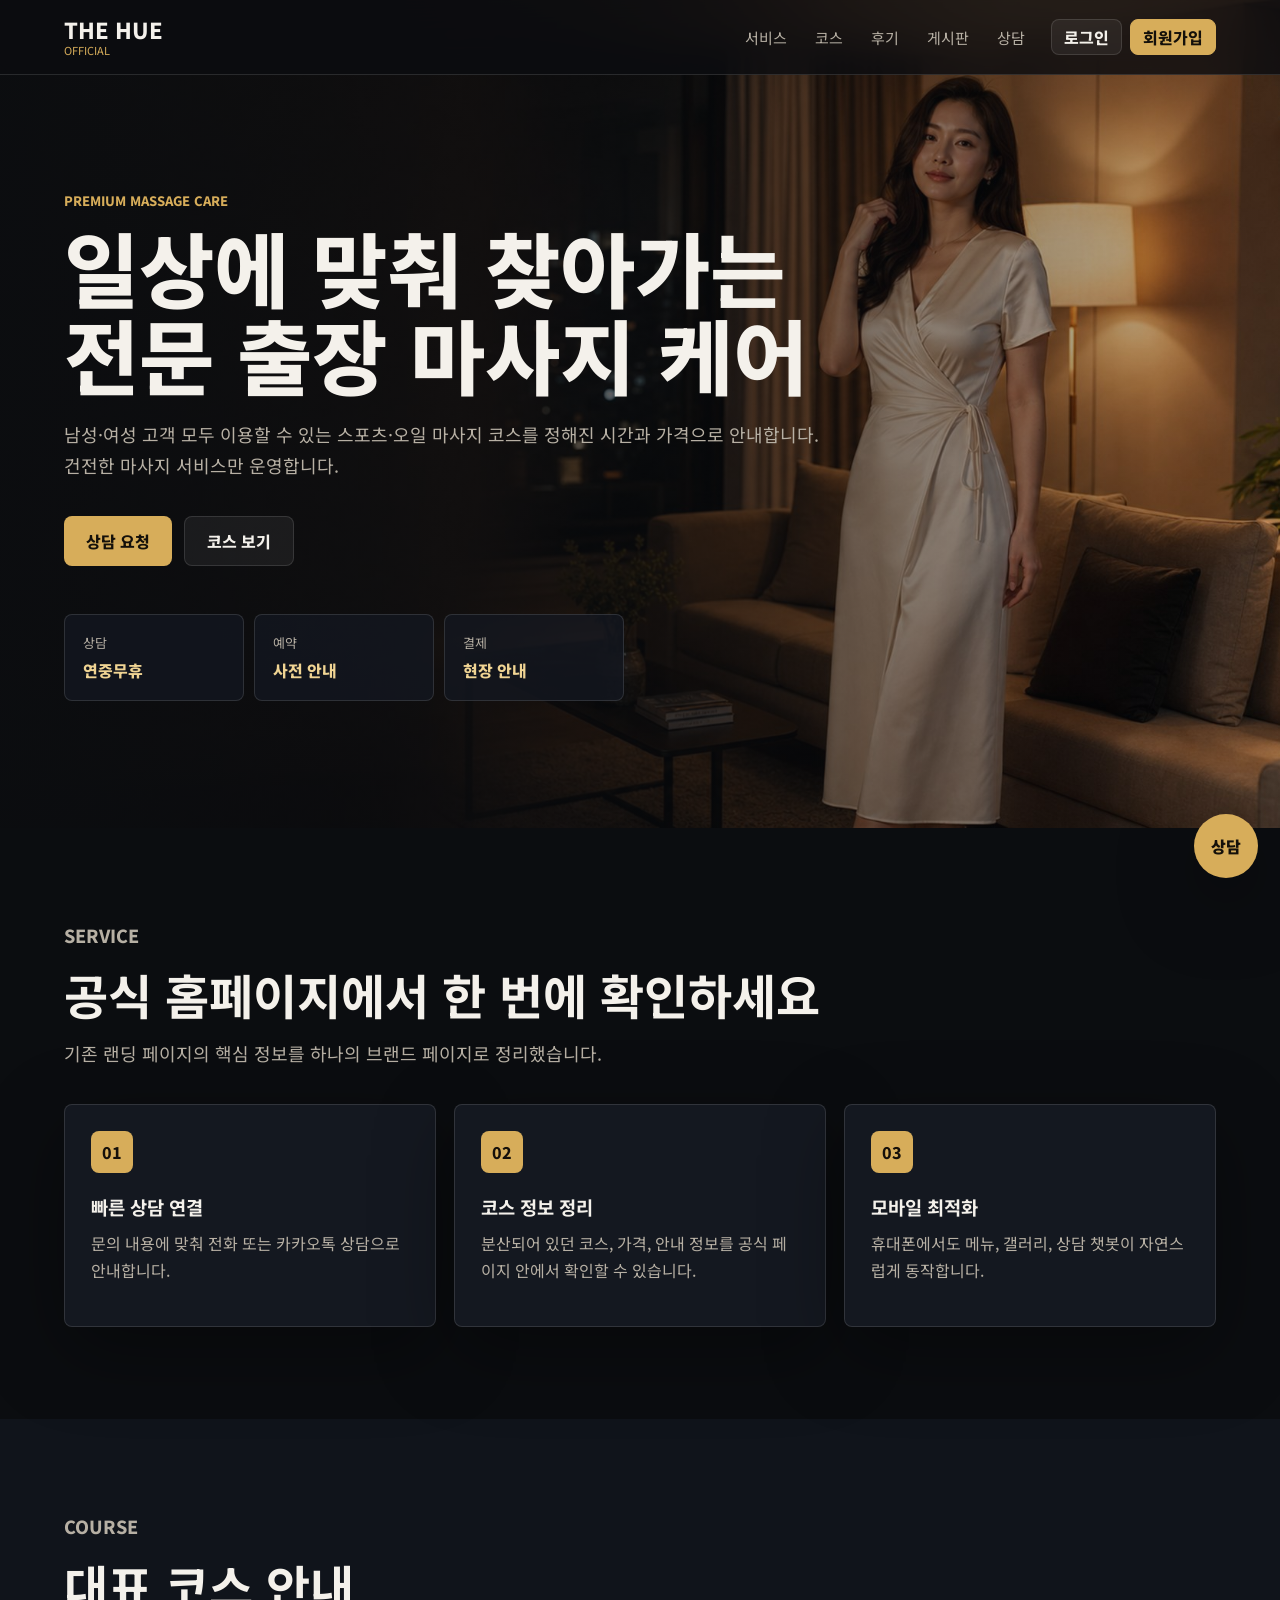
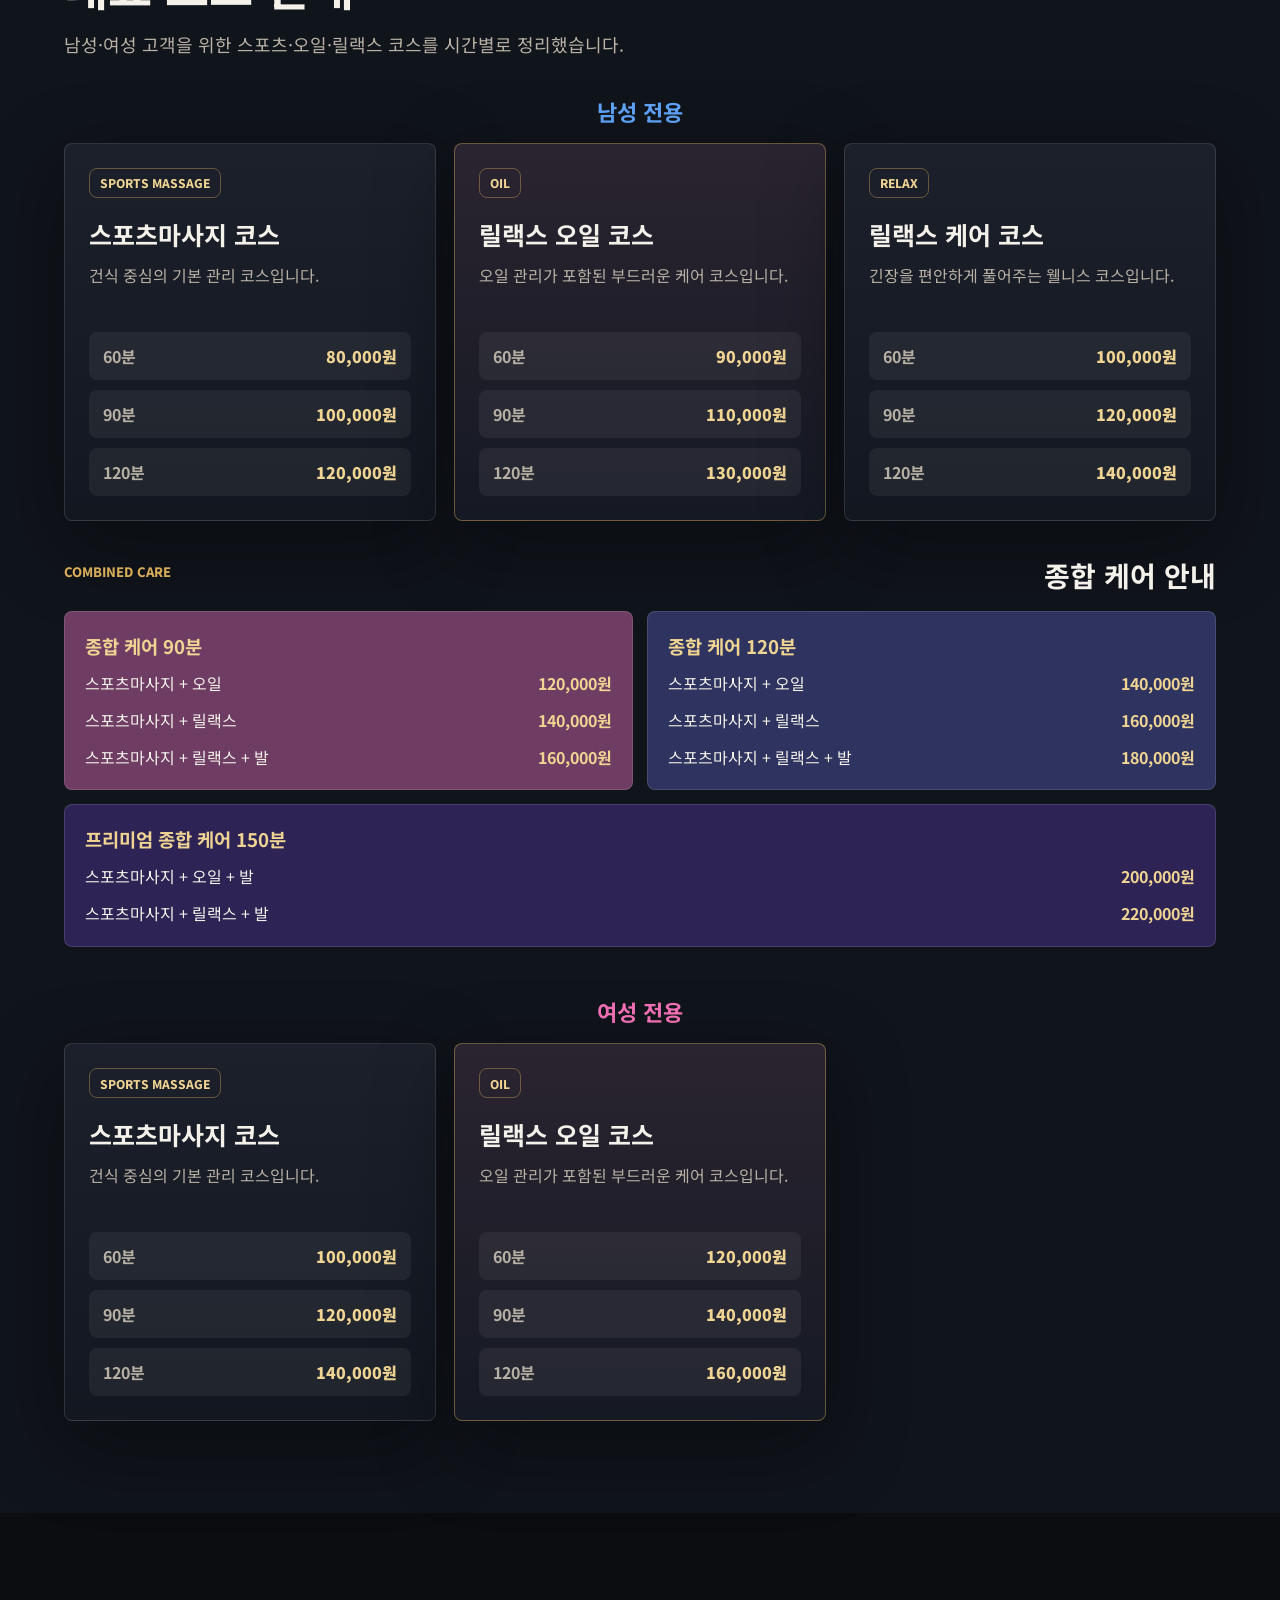
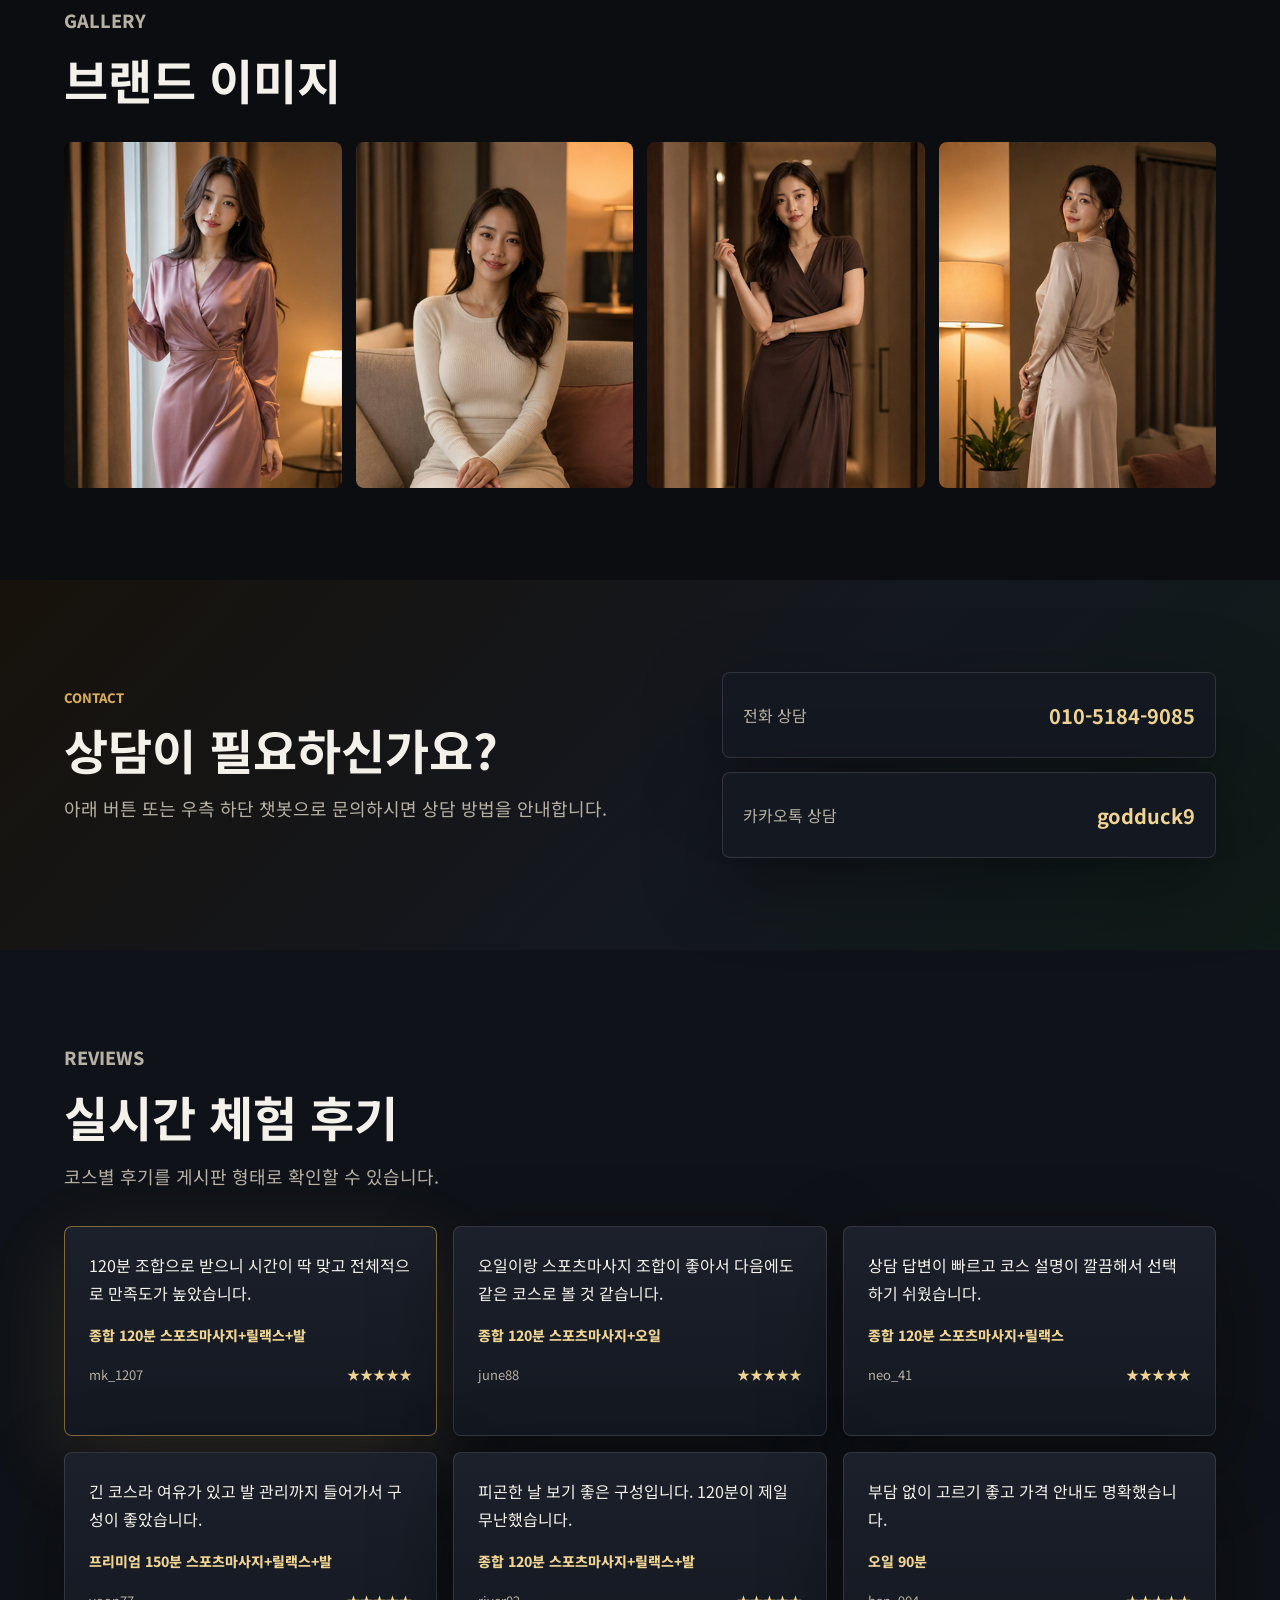
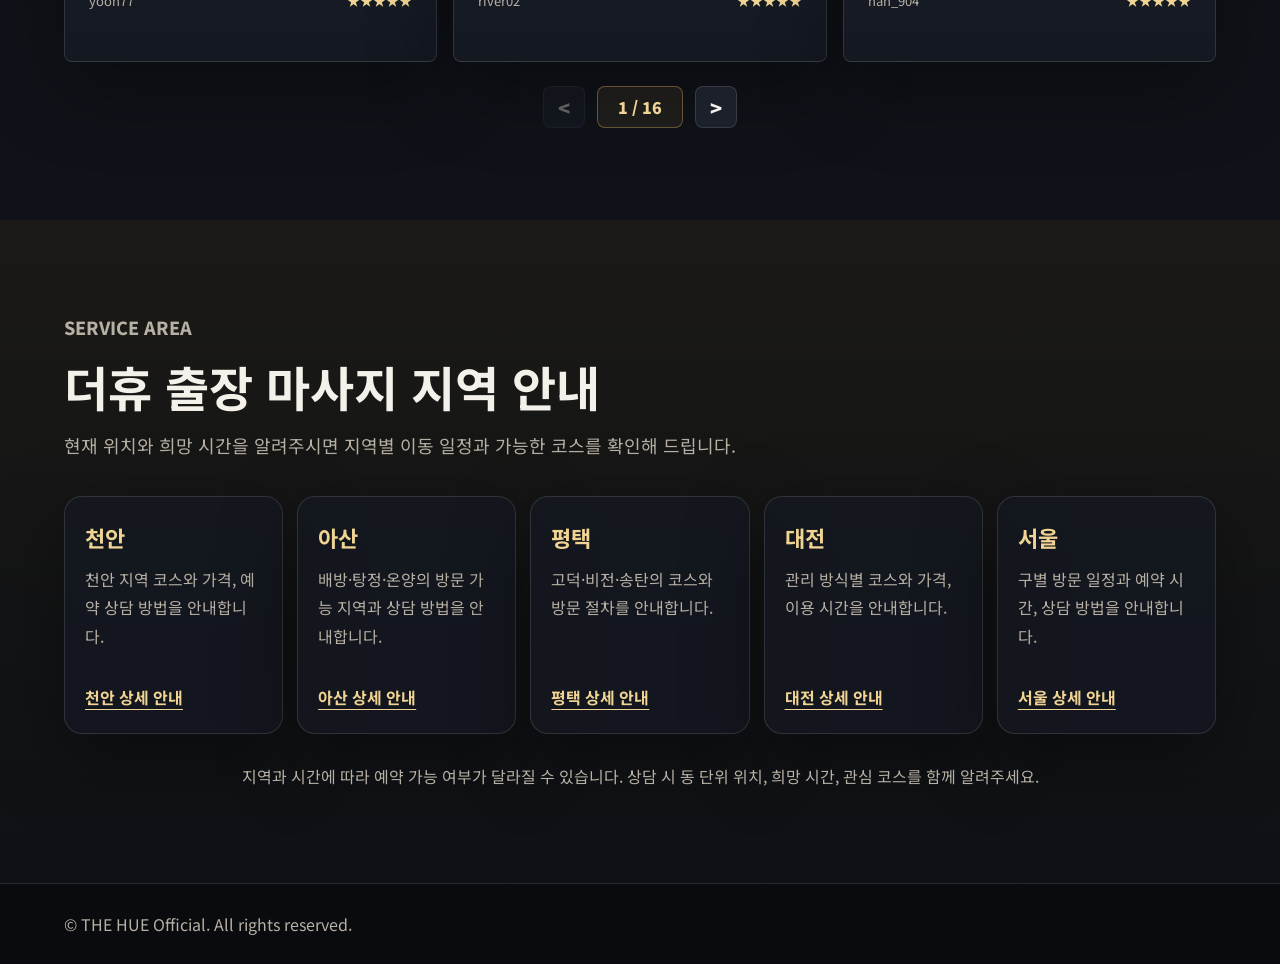
==== commit 2f465654: "Update massage landing page for ad review" ====
--- a/index.html
+++ b/index.html
@@ -13,8 +13,8 @@
     <meta charset="UTF-8">
     <meta name="viewport" content="width=device-width, initial-scale=1.0">
     <meta name="robots" content="index,follow,max-image-preview:large,max-snippet:-1,max-video-preview:-1">
-    <title>더휴 출장마사지 | 천안·아산·평택·대전·서울 방문 케어</title>
-    <meta name="description" content="더휴는 천안·아산·평택·대전·서울의 출장마사지와 힐링·스포츠·아로마 방문 케어 코스, 예약 상담 정보를 안내합니다.">
+    <title>더휴 출장 마사지 | 천안·아산·평택·대전·서울 마사지 케어</title>
+    <meta name="description" content="더휴는 천안·아산·평택·대전·서울에서 남성·여성 고객을 위한 건전한 스포츠·오일 출장 마사지 케어를 제공합니다.">
     <link rel="canonical" href="https://whajsjs2-boop.github.io/thehue/">
     <link rel="preconnect" href="https://fonts.googleapis.com">
     <link rel="preconnect" href="https://fonts.gstatic.com" crossorigin>
@@ -54,9 +54,9 @@
         <section class="hero">
             <div class="hero-media" aria-hidden="true"></div>
             <div class="hero-content">
-                <p class="eyebrow">Premium Care Service</p>
-                <h1>고객의 일정에 맞춘<br>공식 방문 케어 서비스</h1>
-                <p class="hero-copy">예약부터 상담까지 한 곳에서 확인할 수 있는 THE HUE 공식 홈페이지입니다. 서비스 안내, 코스 구성, 상담 연결을 간단하게 제공합니다.</p>
+                <p class="eyebrow">Premium Massage Care</p>
+                <h1>일상에 맞춰 찾아가는<br>전문 출장 마사지 케어</h1>
+                <p class="hero-copy">남성·여성 고객 모두 이용할 수 있는 스포츠·오일 마사지 코스를 정해진 시간과 가격으로 안내합니다. 건전한 마사지 서비스만 운영합니다.</p>
                 <div class="hero-actions">
                     <a class="btn primary" href="contact.html">상담 요청</a>
                     <a class="btn ghost" href="courses.html">코스 보기</a>
@@ -107,7 +107,7 @@
             <div class="section-heading">
                 <p class="eyebrow">Course</p>
                 <h2>대표 코스 안내</h2>
-                <p>기본 코스와 VIP 조합 코스를 시간별로 정리했습니다.</p>
+                <p>남성·여성 고객을 위한 스포츠·오일·릴랙스 코스를 시간별로 정리했습니다.</p>
             </div>
 
             <h3 style="text-align:center; font-size:22px; color:#60a5fa; margin:24px 0 16px;">남성 전용</h3>
@@ -115,7 +115,7 @@
                 <article class="course-card">
                     <div>
                         <span class="course-tag">Sports Massage</span>
-                        <h3>스포츠마사지 코스 (남성 전용)</h3>
+                        <h3>스포츠마사지 코스</h3>
                         <p>건식 중심의 기본 관리 코스입니다.</p>
                     </div>
                     <dl class="price-rows">
@@ -128,7 +128,7 @@
                 <article class="course-card accent">
                     <div>
                         <span class="course-tag">Oil</span>
-                        <h3>오일 코스 (남성 전용)</h3>
+                        <h3>릴랙스 오일 코스</h3>
                         <p>오일 관리가 포함된 부드러운 케어 코스입니다.</p>
                     </div>
                     <dl class="price-rows">
@@ -140,9 +140,9 @@
 
                 <article class="course-card">
                     <div>
-                        <span class="course-tag">Healing</span>
-                        <h3>감성 힐링 코스 (남성 전용)</h3>
-                        <p>편안한 흐름의 감성 힐링 관리 코스입니다.</p>
+                        <span class="course-tag">Relax</span>
+                        <h3>릴랙스 케어 코스</h3>
+                        <p>긴장을 편안하게 풀어주는 웰니스 코스입니다.</p>
                     </div>
                     <dl class="price-rows">
                         <div><dt>60분</dt><dd>100,000원</dd></div>
@@ -154,26 +154,26 @@
 
             <div class="vip-pricing">
                 <div class="vip-heading">
-                    <p class="eyebrow">VIP Course</p>
-                    <h3>조합 코스 안내 (남성 전용)</h3>
+                    <p class="eyebrow">Combined Care</p>
+                    <h3>종합 케어 안내</h3>
                 </div>
                 <div class="price-grid">
                     <article>
-                        <h3>★ VIP 90분 코스 (남성 전용)</h3>
+                        <h3>종합 케어 90분</h3>
                         <p><span>스포츠마사지 + 오일</span><strong>120,000원</strong></p>
-                        <p><span>스포츠마사지 + 감성힐링</span><strong>140,000원</strong></p>
-                        <p><span>스포츠마사지 + 감성힐링 + 발</span><strong>160,000원</strong></p>
+                        <p><span>스포츠마사지 + 릴랙스</span><strong>140,000원</strong></p>
+                        <p><span>스포츠마사지 + 릴랙스 + 발</span><strong>160,000원</strong></p>
                     </article>
                     <article>
-                        <h3>★ VIP 120분 코스 (남성 전용)</h3>
+                        <h3>종합 케어 120분</h3>
                         <p><span>스포츠마사지 + 오일</span><strong>140,000원</strong></p>
-                        <p><span>스포츠마사지 + 감성힐링</span><strong>160,000원</strong></p>
-                        <p><span>스포츠마사지 + 감성힐링 + 발</span><strong>180,000원</strong></p>
+                        <p><span>스포츠마사지 + 릴랙스</span><strong>160,000원</strong></p>
+                        <p><span>스포츠마사지 + 릴랙스 + 발</span><strong>180,000원</strong></p>
                     </article>
                     <article class="wide">
-                        <h3>💎 프리미엄 VVIP 150분 (남성 전용)</h3>
+                        <h3>프리미엄 종합 케어 150분</h3>
                         <p><span>스포츠마사지 + 오일 + 발</span><strong>200,000원</strong></p>
-                        <p><span>스포츠마사지 + 감성힐링 + 발</span><strong>220,000원</strong></p>
+                        <p><span>스포츠마사지 + 릴랙스 + 발</span><strong>220,000원</strong></p>
                     </article>
                 </div>
             </div>
@@ -183,7 +183,7 @@
                 <article class="course-card">
                     <div>
                         <span class="course-tag">Sports Massage</span>
-                        <h3>스포츠마사지 코스 (여성 전용)</h3>
+                        <h3>스포츠마사지 코스</h3>
                         <p>건식 중심의 기본 관리 코스입니다.</p>
                     </div>
                     <dl class="price-rows">
@@ -196,7 +196,7 @@
                 <article class="course-card accent">
                     <div>
                         <span class="course-tag">Oil</span>
-                        <h3>오일 코스 (여성 전용)</h3>
+                        <h3>릴랙스 오일 코스</h3>
                         <p>오일 관리가 포함된 부드러운 케어 코스입니다.</p>
                     </div>
                     <dl class="price-rows">
@@ -214,10 +214,10 @@
                 <h2>브랜드 이미지</h2>
             </div>
             <div class="gallery-grid">
-                <img src="assets/care-1.jpg" alt="서비스 이미지 1">
-                <img src="assets/care-2.jpg" alt="서비스 이미지 2">
-                <img src="assets/care-3.jpg" alt="서비스 이미지 3">
-                <img src="assets/care-4.jpg" alt="서비스 이미지 4">
+                <img src="assets/care-lifestyle-1.jpg" alt="주거 실내의 라운지웨어 모델">
+                <img src="assets/care-lifestyle-2.jpg" alt="거실에서 휴식하는 여성 모델">
+                <img src="assets/care-lifestyle-3.jpg" alt="편안한 원피스 스타일의 여성 모델">
+                <img src="assets/care-lifestyle-4.jpg" alt="따뜻한 실내 분위기의 여성 모델">
             </div>
         </section>
 
@@ -251,15 +251,15 @@
         <section id="service-area" class="section local-area-section" aria-labelledby="service-area-title">
             <div class="section-heading">
                 <p class="eyebrow">Service Area</p>
-                <h2 id="service-area-title">더휴 출장마사지 지역 안내</h2>
+                <h2 id="service-area-title">더휴 출장 마사지 지역 안내</h2>
                 <p>현재 위치와 희망 시간을 알려주시면 지역별 이동 일정과 가능한 코스를 확인해 드립니다.</p>
             </div>
             <div class="local-area-grid">
-                <article><h3>천안</h3><p>힐링·스포츠·아로마·오일 코스의 가격, 이용 후기와 예약 절차를 확인할 수 있습니다.</p><a class="local-area-link" href="https://whajsjs2-boop.github.io/thehue1/">천안 상세 안내</a></article>
-                <article><h3>아산</h3><p>배방·탕정·온양 등 방문 가능 지역과 희망 시간별 예약 상담 방법을 안내합니다.</p><a class="local-area-link" href="https://whajsjs2-boop.github.io/thehue2/">아산 상세 안내</a></article>
-                <article><h3>평택</h3><p>고덕·비전·송탄 등 홈케어 코스, 방문 절차와 이용 방법을 확인할 수 있습니다.</p><a class="local-area-link" href="https://whajsjs2-boop.github.io/thehue3/">평택 상세 안내</a></article>
-                <article><h3>대전</h3><p>관리 방식에 따른 코스 비교, 가격과 이용 시간을 한눈에 살펴볼 수 있습니다.</p><a class="local-area-link" href="https://whajsjs2-boop.github.io/thehue4/">대전 상세 안내</a></article>
-                <article><h3>서울</h3><p>구별 방문 일정과 예약 시간, 상담 방법과 이용 후기를 안내합니다.</p><a class="local-area-link" href="https://whajsjs2-boop.github.io/thehue5/">서울 상세 안내</a></article>
+                <article><h3>천안</h3><p>천안 지역 코스와 가격, 예약 상담 방법을 안내합니다.</p><a class="local-area-link" href="https://whajsjs2-boop.github.io/thehue1/">천안 상세 안내</a></article>
+                <article><h3>아산</h3><p>배방·탕정·온양의 방문 가능 지역과 상담 방법을 안내합니다.</p><a class="local-area-link" href="https://whajsjs2-boop.github.io/thehue2/">아산 상세 안내</a></article>
+                <article><h3>평택</h3><p>고덕·비전·송탄의 코스와 방문 절차를 안내합니다.</p><a class="local-area-link" href="https://whajsjs2-boop.github.io/thehue3/">평택 상세 안내</a></article>
+                <article><h3>대전</h3><p>관리 방식별 코스와 가격, 이용 시간을 안내합니다.</p><a class="local-area-link" href="https://whajsjs2-boop.github.io/thehue4/">대전 상세 안내</a></article>
+                <article><h3>서울</h3><p>구별 방문 일정과 예약 시간, 상담 방법을 안내합니다.</p><a class="local-area-link" href="https://whajsjs2-boop.github.io/thehue5/">서울 상세 안내</a></article>
             </div>
             <p class="local-area-note">지역과 시간에 따라 예약 가능 여부가 달라질 수 있습니다. 상담 시 동 단위 위치, 희망 시간, 관심 코스를 함께 알려주세요.</p>
         </section>
--- a/style.css
+++ b/style.css
@@ -165,7 +165,7 @@
     inset: 0;
     background:
         linear-gradient(90deg, rgba(11, 13, 16, 0.94), rgba(11, 13, 16, 0.64), rgba(11, 13, 16, 0.22)),
-        url("source/home-hero.jpg") center / cover no-repeat;
+        url("source/home-hero-lifestyle.jpg") center / cover no-repeat;
 }
 
 .hero-content {
@@ -1302,7 +1302,7 @@
     .hero-media {
         background:
             linear-gradient(180deg, rgba(11, 13, 16, 0.78), rgba(11, 13, 16, 0.94)),
-            url("source/home-hero.jpg") center / cover no-repeat;
+            url("source/home-hero-lifestyle.jpg") center / cover no-repeat;
     }
 
     .feature-grid,
@@ -1413,6 +1413,8 @@
 }
 
 .local-area-grid article {
+    display: flex;
+    flex-direction: column;
     padding: 24px 20px;
 }
 
@@ -1436,7 +1438,8 @@
 
 .local-area-link {
     display: inline-flex;
-    margin-top: 18px;
+    margin-top: auto;
+    padding-top: 18px;
     color: var(--gold-soft);
     font-weight: 700;
     text-decoration: underline;
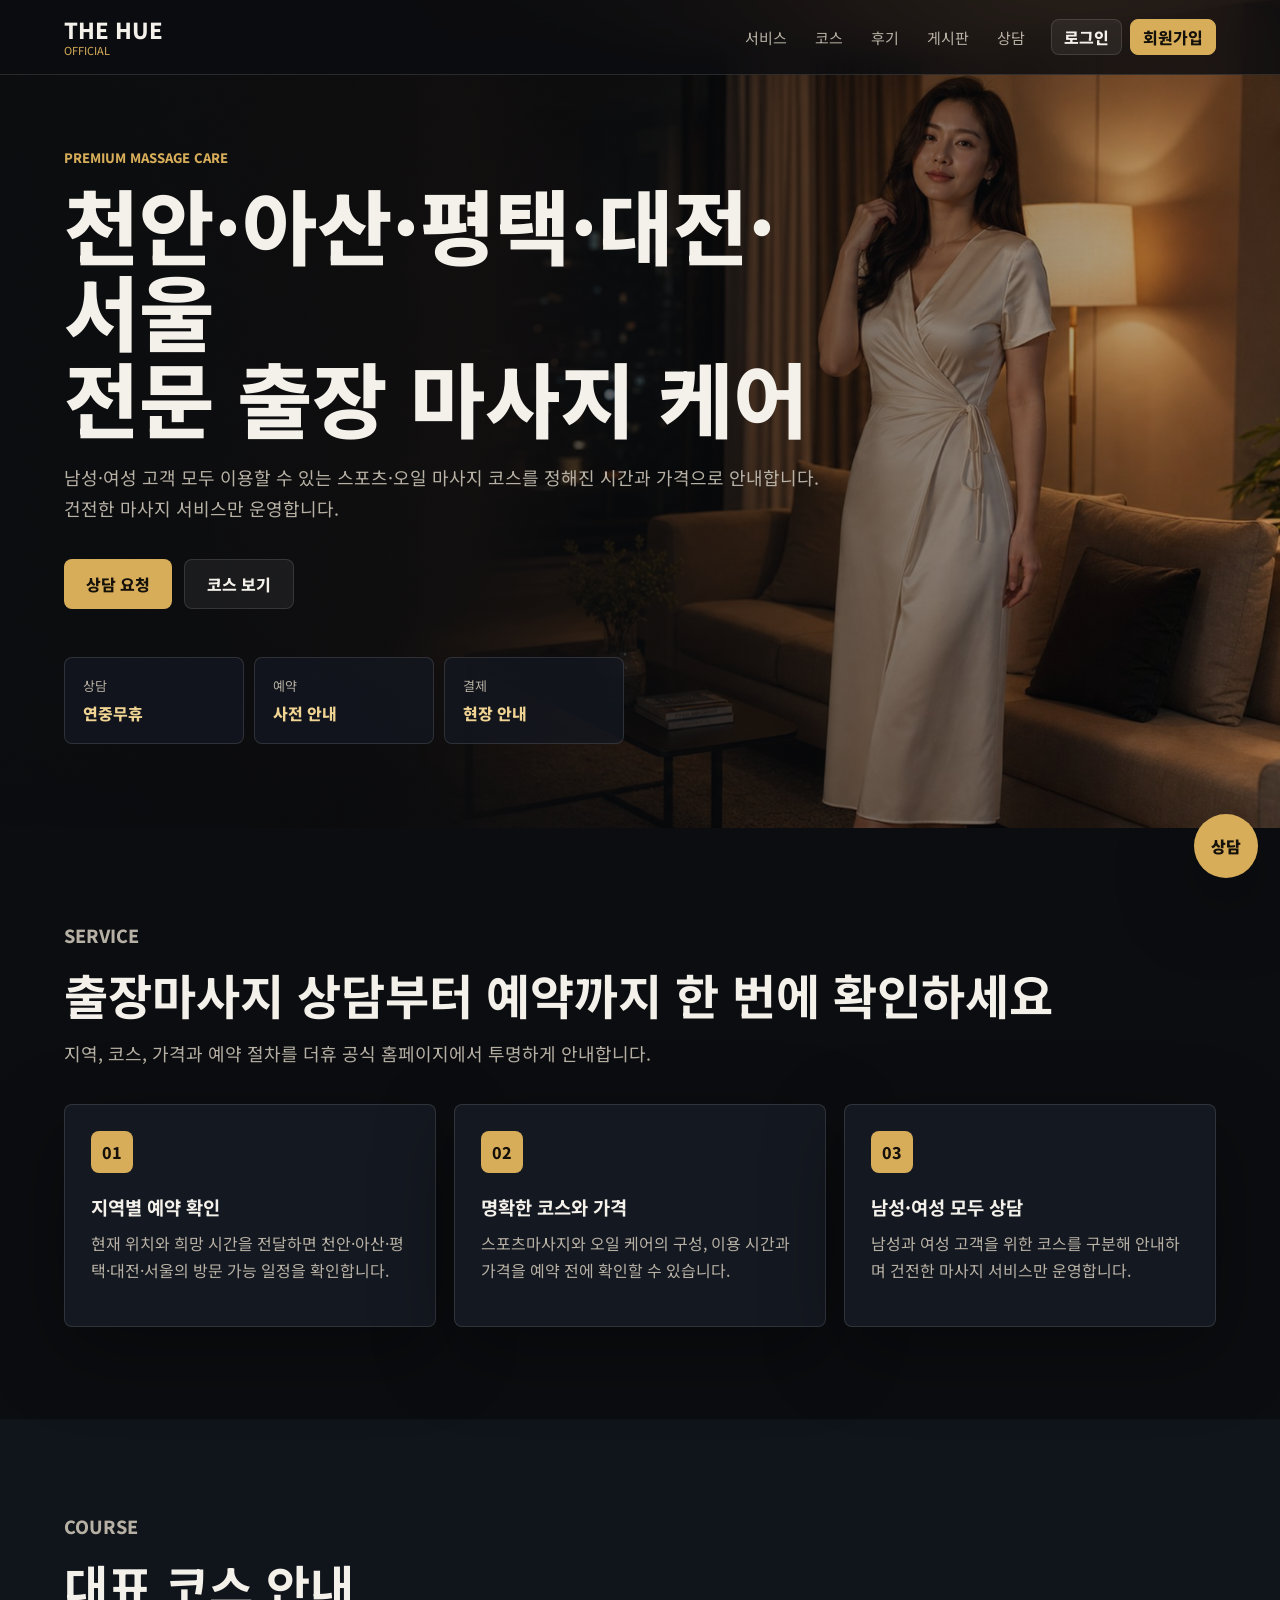
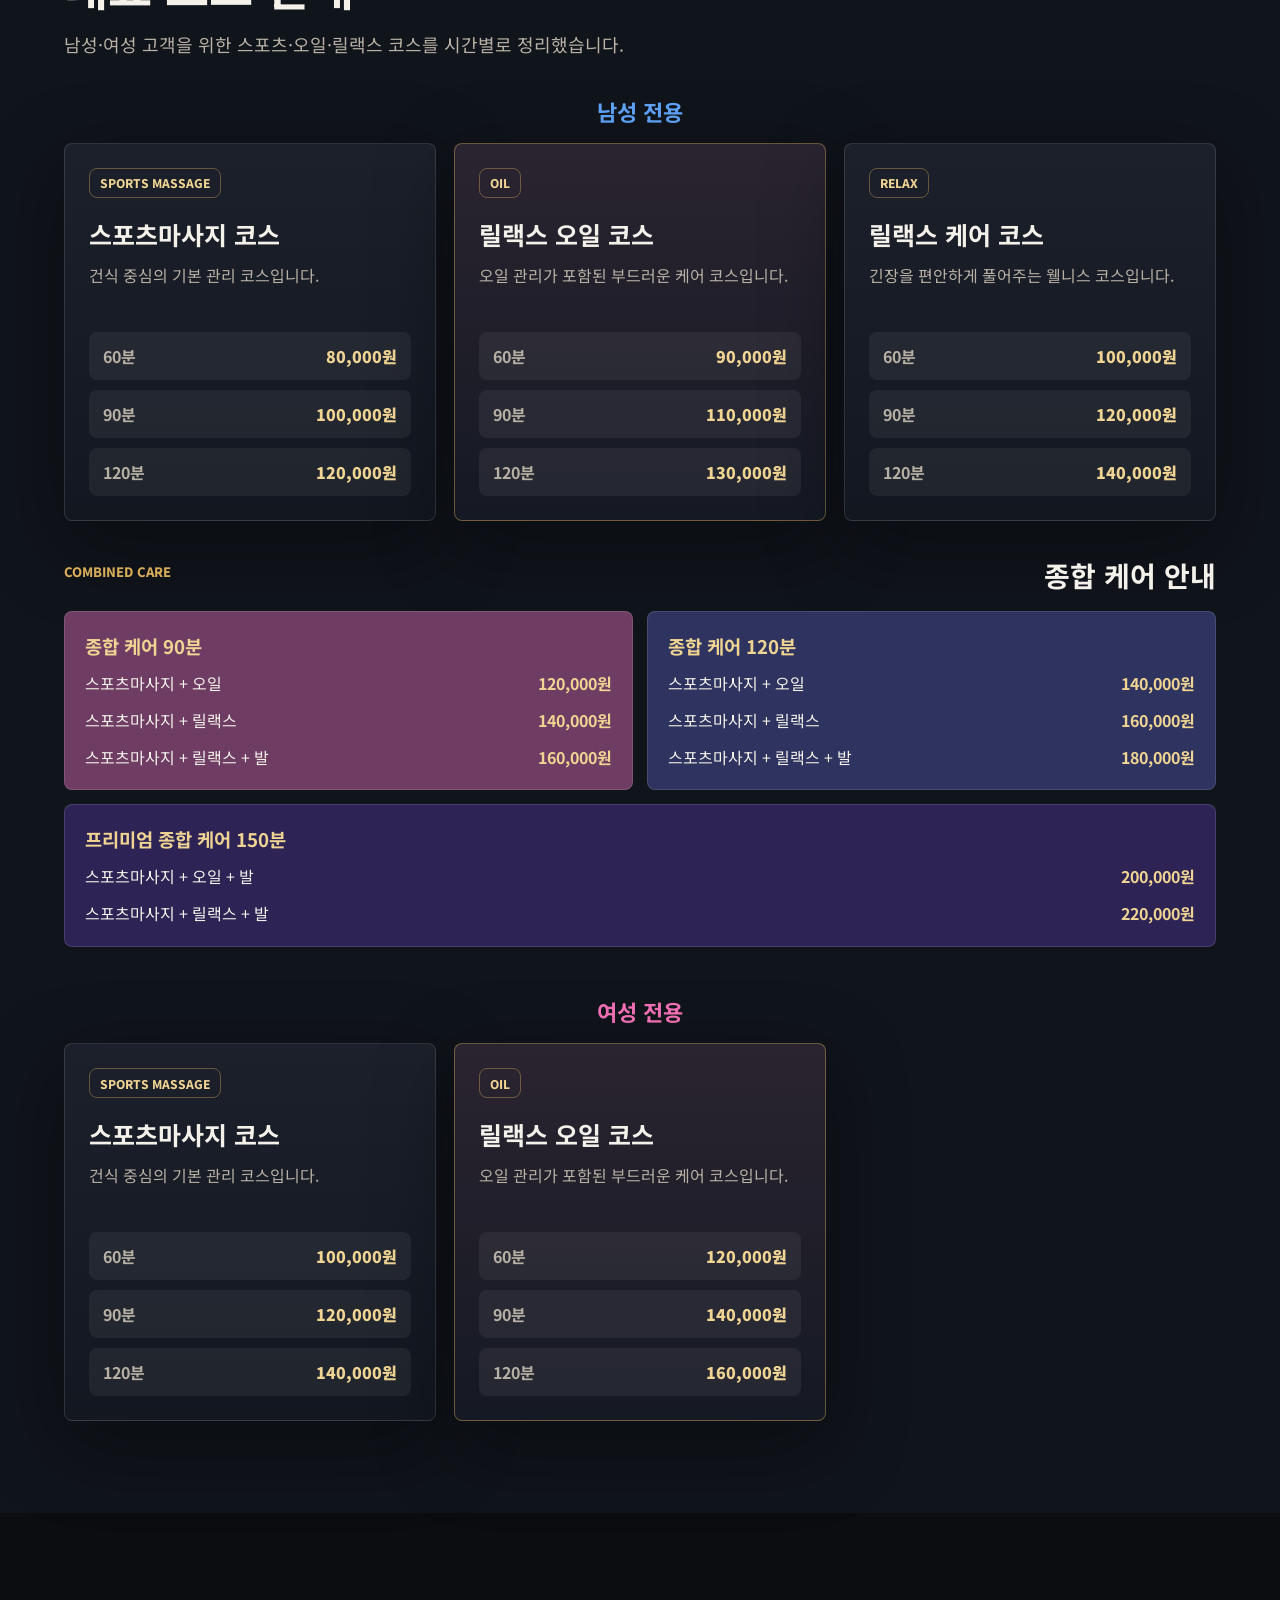
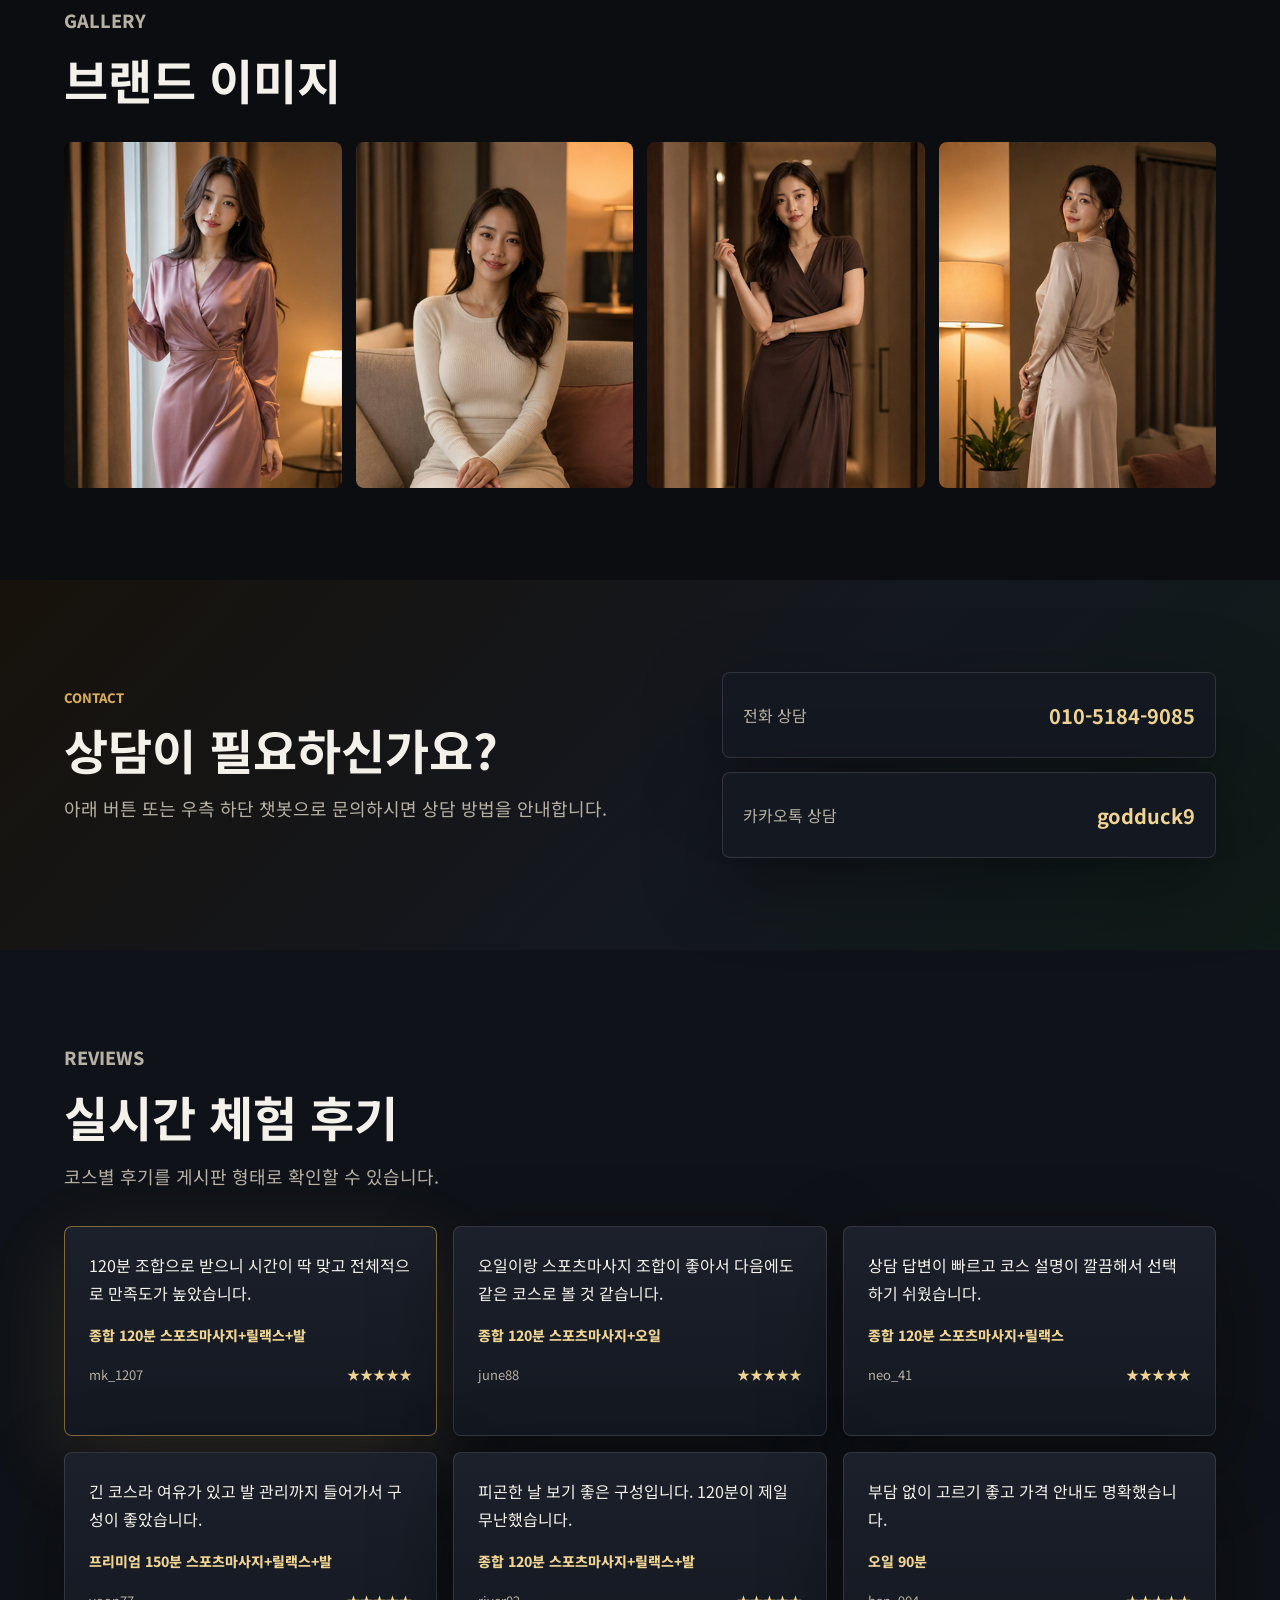
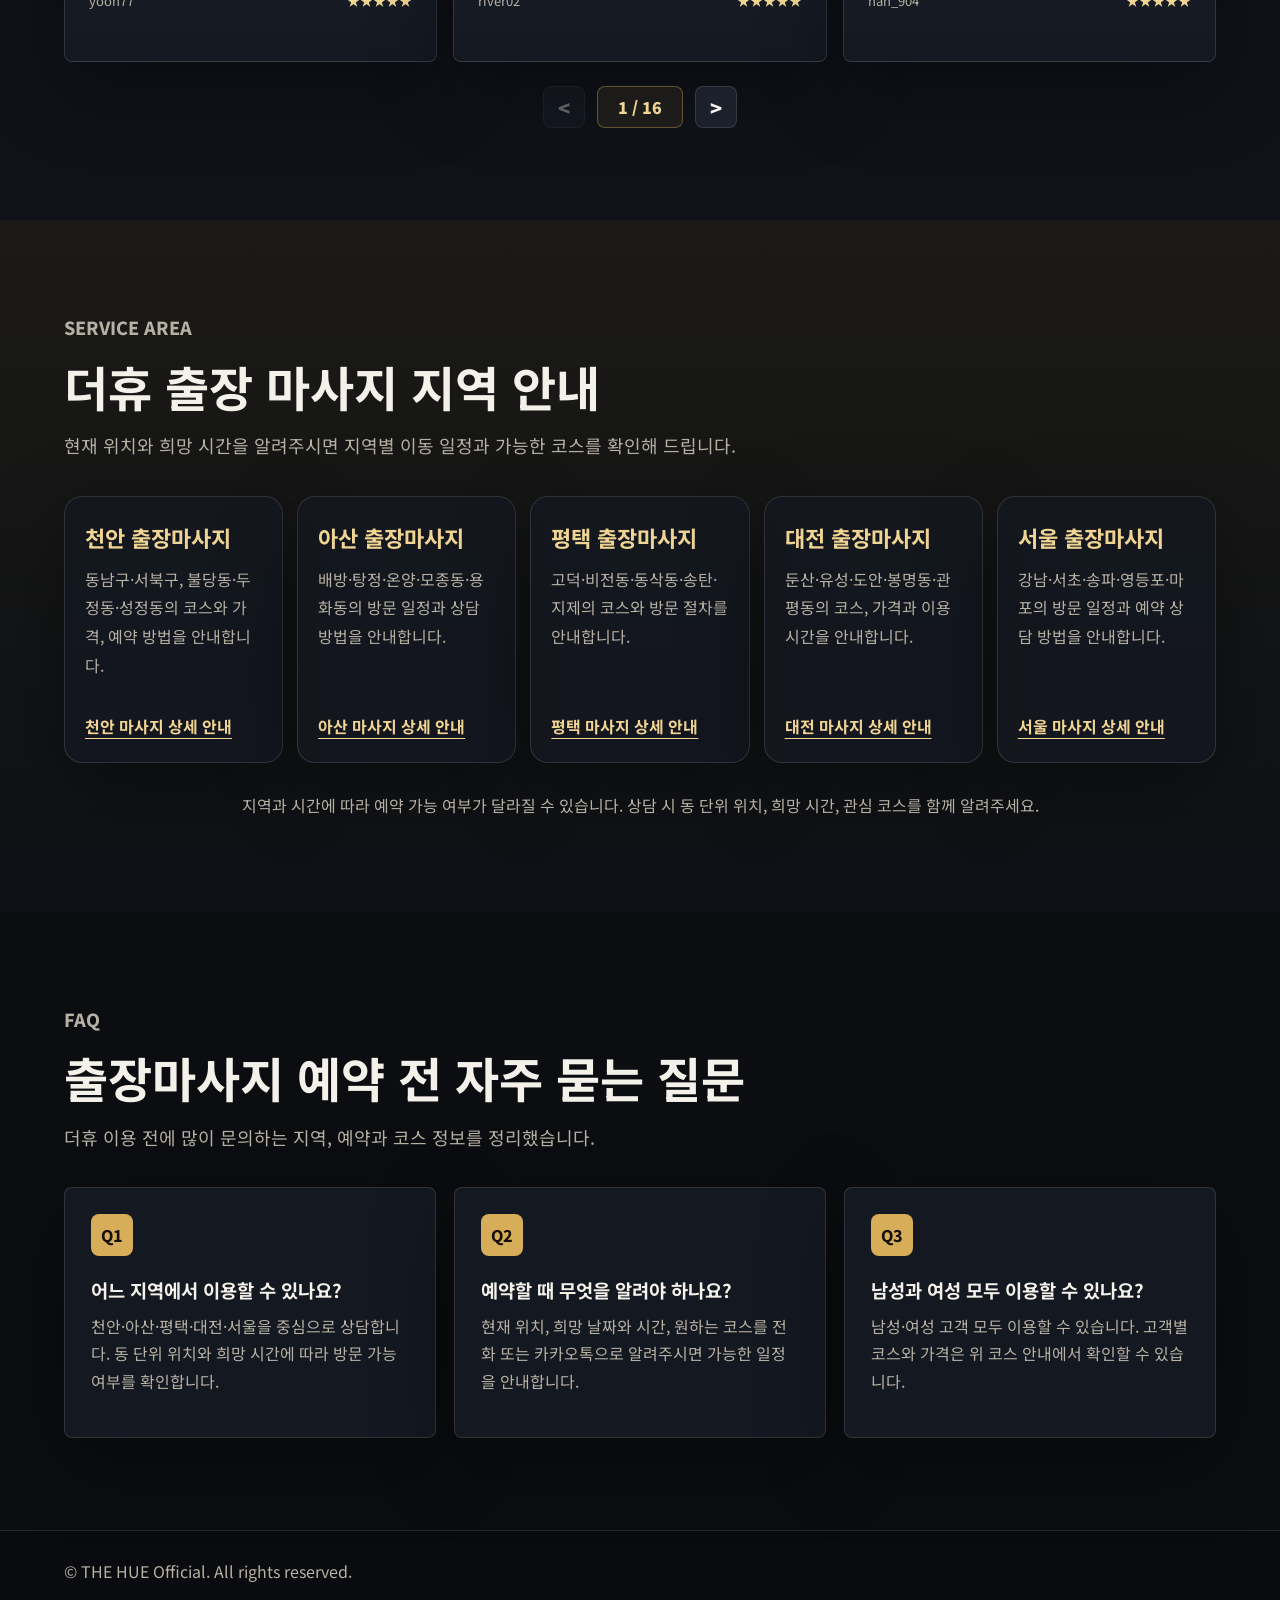
==== commit ff2426da: "Strengthen main site local SEO" ====
--- a/index.html
+++ b/index.html
@@ -13,9 +13,101 @@
     <meta charset="UTF-8">
     <meta name="viewport" content="width=device-width, initial-scale=1.0">
     <meta name="robots" content="index,follow,max-image-preview:large,max-snippet:-1,max-video-preview:-1">
-    <title>더휴 출장 마사지 | 천안·아산·평택·대전·서울 마사지 케어</title>
-    <meta name="description" content="더휴는 천안·아산·평택·대전·서울에서 남성·여성 고객을 위한 건전한 스포츠·오일 출장 마사지 케어를 제공합니다.">
+    <title>더휴 출장마사지 | 천안·아산·평택·대전·서울 방문 마사지</title>
+    <meta name="description" content="천안·아산·평택·대전·서울 더휴 출장마사지 공식 홈페이지입니다. 남성·여성 스포츠마사지와 오일 코스의 가격, 이용 시간, 예약 절차를 확인하세요.">
     <link rel="canonical" href="https://whajsjs2-boop.github.io/thehue/">
+    <meta property="og:locale" content="ko_KR">
+    <meta property="og:type" content="website">
+    <meta property="og:site_name" content="더휴">
+    <meta property="og:title" content="더휴 출장마사지 | 천안·아산·평택·대전·서울">
+    <meta property="og:description" content="지역별 출장마사지 코스, 가격, 이용 시간과 예약 절차를 확인하세요.">
+    <meta property="og:url" content="https://whajsjs2-boop.github.io/thehue/">
+    <meta property="og:image" content="https://whajsjs2-boop.github.io/thehue/assets/care-lifestyle-1.jpg">
+    <meta name="twitter:card" content="summary_large_image">
+    <script type="application/ld+json">
+    {
+        "@context": "https://schema.org",
+        "@graph": [
+            {
+                "@type": "Organization",
+                "@id": "https://whajsjs2-boop.github.io/thehue/#organization",
+                "name": "더휴",
+                "alternateName": "THE HUE",
+                "url": "https://whajsjs2-boop.github.io/thehue/",
+                "telephone": "+82-10-5184-9085",
+                "contactPoint": {
+                    "@type": "ContactPoint",
+                    "telephone": "+82-10-5184-9085",
+                    "contactType": "customer service",
+                    "availableLanguage": "Korean"
+                }
+            },
+            {
+                "@type": "WebSite",
+                "@id": "https://whajsjs2-boop.github.io/thehue/#website",
+                "url": "https://whajsjs2-boop.github.io/thehue/",
+                "name": "더휴 출장마사지",
+                "inLanguage": "ko-KR",
+                "publisher": {
+                    "@id": "https://whajsjs2-boop.github.io/thehue/#organization"
+                }
+            },
+            {
+                "@type": "Service",
+                "@id": "https://whajsjs2-boop.github.io/thehue/#service",
+                "name": "더휴 출장마사지",
+                "serviceType": "출장 마사지 케어",
+                "provider": {
+                    "@id": "https://whajsjs2-boop.github.io/thehue/#organization"
+                },
+                "areaServed": [
+                    {"@type": "City", "name": "천안"},
+                    {"@type": "City", "name": "아산"},
+                    {"@type": "City", "name": "평택"},
+                    {"@type": "City", "name": "대전"},
+                    {"@type": "City", "name": "서울"}
+                ],
+                "url": "https://whajsjs2-boop.github.io/thehue/",
+                "offers": {
+                    "@type": "AggregateOffer",
+                    "priceCurrency": "KRW",
+                    "lowPrice": "80000",
+                    "highPrice": "220000"
+                }
+            },
+            {
+                "@type": "FAQPage",
+                "@id": "https://whajsjs2-boop.github.io/thehue/#faq",
+                "mainEntity": [
+                    {
+                        "@type": "Question",
+                        "name": "더휴 출장마사지는 어느 지역에서 이용할 수 있나요?",
+                        "acceptedAnswer": {
+                            "@type": "Answer",
+                            "text": "천안, 아산, 평택, 대전, 서울을 중심으로 상담합니다. 정확한 방문 가능 여부는 현재 위치와 희망 시간에 따라 확인합니다."
+                        }
+                    },
+                    {
+                        "@type": "Question",
+                        "name": "예약할 때 어떤 정보를 알려야 하나요?",
+                        "acceptedAnswer": {
+                            "@type": "Answer",
+                            "text": "동 단위 현재 위치, 희망 날짜와 시간, 원하는 코스를 전화 또는 카카오톡으로 알려주시면 예약 가능 여부를 안내합니다."
+                        }
+                    },
+                    {
+                        "@type": "Question",
+                        "name": "남성과 여성 모두 이용할 수 있나요?",
+                        "acceptedAnswer": {
+                            "@type": "Answer",
+                            "text": "남성·여성 고객 모두 이용할 수 있으며 고객별 코스와 가격은 홈페이지의 코스 안내에서 확인할 수 있습니다."
+                        }
+                    }
+                ]
+            }
+        ]
+    }
+    </script>
     <link rel="preconnect" href="https://fonts.googleapis.com">
     <link rel="preconnect" href="https://fonts.gstatic.com" crossorigin>
     <link href="https://fonts.googleapis.com/css2?family=Noto+Sans+KR:wght@400;500;700;800&display=swap" rel="stylesheet">
@@ -55,7 +147,7 @@
             <div class="hero-media" aria-hidden="true"></div>
             <div class="hero-content">
                 <p class="eyebrow">Premium Massage Care</p>
-                <h1>일상에 맞춰 찾아가는<br>전문 출장 마사지 케어</h1>
+                <h1>천안·아산·평택·대전·서울<br>전문 출장 마사지 케어</h1>
                 <p class="hero-copy">남성·여성 고객 모두 이용할 수 있는 스포츠·오일 마사지 코스를 정해진 시간과 가격으로 안내합니다. 건전한 마사지 서비스만 운영합니다.</p>
                 <div class="hero-actions">
                     <a class="btn primary" href="contact.html">상담 요청</a>
@@ -81,24 +173,24 @@
         <section id="service" class="section">
             <div class="section-heading">
                 <p class="eyebrow">Service</p>
-                <h2 class="single-line-title">공식 홈페이지에서 한 번에 확인하세요</h2>
-                <p>기존 랜딩 페이지의 핵심 정보를 하나의 브랜드 페이지로 정리했습니다.</p>
+                <h2 class="single-line-title">출장마사지 상담부터 예약까지 한 번에 확인하세요</h2>
+                <p>지역, 코스, 가격과 예약 절차를 더휴 공식 홈페이지에서 투명하게 안내합니다.</p>
             </div>
             <div class="feature-grid">
                 <article class="feature-card">
                     <span class="feature-icon">01</span>
-                    <h3>빠른 상담 연결</h3>
-                    <p>문의 내용에 맞춰 전화 또는 카카오톡 상담으로 안내합니다.</p>
+                    <h3>지역별 예약 확인</h3>
+                    <p>현재 위치와 희망 시간을 전달하면 천안·아산·평택·대전·서울의 방문 가능 일정을 확인합니다.</p>
                 </article>
                 <article class="feature-card">
                     <span class="feature-icon">02</span>
-                    <h3>코스 정보 정리</h3>
-                    <p>분산되어 있던 코스, 가격, 안내 정보를 공식 페이지 안에서 확인할 수 있습니다.</p>
+                    <h3>명확한 코스와 가격</h3>
+                    <p>스포츠마사지와 오일 케어의 구성, 이용 시간과 가격을 예약 전에 확인할 수 있습니다.</p>
                 </article>
                 <article class="feature-card">
                     <span class="feature-icon">03</span>
-                    <h3>모바일 최적화</h3>
-                    <p>휴대폰에서도 메뉴, 갤러리, 상담 챗봇이 자연스럽게 동작합니다.</p>
+                    <h3>남성·여성 모두 상담</h3>
+                    <p>남성과 여성 고객을 위한 코스를 구분해 안내하며 건전한 마사지 서비스만 운영합니다.</p>
                 </article>
             </div>
         </section>
@@ -214,10 +306,10 @@
                 <h2>브랜드 이미지</h2>
             </div>
             <div class="gallery-grid">
-                <img src="assets/care-lifestyle-1.jpg" alt="주거 실내의 라운지웨어 모델">
-                <img src="assets/care-lifestyle-2.jpg" alt="거실에서 휴식하는 여성 모델">
-                <img src="assets/care-lifestyle-3.jpg" alt="편안한 원피스 스타일의 여성 모델">
-                <img src="assets/care-lifestyle-4.jpg" alt="따뜻한 실내 분위기의 여성 모델">
+                <img src="assets/care-lifestyle-1.jpg" alt="더휴 출장 마사지 브랜드 이미지" loading="lazy" decoding="async">
+                <img src="assets/care-lifestyle-2.jpg" alt="편안한 실내 마사지 케어 이미지" loading="lazy" decoding="async">
+                <img src="assets/care-lifestyle-3.jpg" alt="더휴 방문 마사지 상담 이미지" loading="lazy" decoding="async">
+                <img src="assets/care-lifestyle-4.jpg" alt="차분한 실내 휴식 이미지" loading="lazy" decoding="async">
             </div>
         </section>
 
@@ -255,13 +347,38 @@
                 <p>현재 위치와 희망 시간을 알려주시면 지역별 이동 일정과 가능한 코스를 확인해 드립니다.</p>
             </div>
             <div class="local-area-grid">
-                <article><h3>천안</h3><p>천안 지역 코스와 가격, 예약 상담 방법을 안내합니다.</p><a class="local-area-link" href="https://whajsjs2-boop.github.io/thehue1/">천안 상세 안내</a></article>
-                <article><h3>아산</h3><p>배방·탕정·온양의 방문 가능 지역과 상담 방법을 안내합니다.</p><a class="local-area-link" href="https://whajsjs2-boop.github.io/thehue2/">아산 상세 안내</a></article>
-                <article><h3>평택</h3><p>고덕·비전·송탄의 코스와 방문 절차를 안내합니다.</p><a class="local-area-link" href="https://whajsjs2-boop.github.io/thehue3/">평택 상세 안내</a></article>
-                <article><h3>대전</h3><p>관리 방식별 코스와 가격, 이용 시간을 안내합니다.</p><a class="local-area-link" href="https://whajsjs2-boop.github.io/thehue4/">대전 상세 안내</a></article>
-                <article><h3>서울</h3><p>구별 방문 일정과 예약 시간, 상담 방법을 안내합니다.</p><a class="local-area-link" href="https://whajsjs2-boop.github.io/thehue5/">서울 상세 안내</a></article>
+                <article><h3>천안 출장마사지</h3><p>동남구·서북구, 불당동·두정동·성정동의 코스와 가격, 예약 방법을 안내합니다.</p><a class="local-area-link" href="cheonan/">천안 마사지 상세 안내</a></article>
+                <article><h3>아산 출장마사지</h3><p>배방·탕정·온양·모종동·용화동의 방문 일정과 상담 방법을 안내합니다.</p><a class="local-area-link" href="asan/">아산 마사지 상세 안내</a></article>
+                <article><h3>평택 출장마사지</h3><p>고덕·비전동·동삭동·송탄·지제의 코스와 방문 절차를 안내합니다.</p><a class="local-area-link" href="pyeongtaek/">평택 마사지 상세 안내</a></article>
+                <article><h3>대전 출장마사지</h3><p>둔산·유성·도안·봉명동·관평동의 코스, 가격과 이용 시간을 안내합니다.</p><a class="local-area-link" href="daejeon/">대전 마사지 상세 안내</a></article>
+                <article><h3>서울 출장마사지</h3><p>강남·서초·송파·영등포·마포의 방문 일정과 예약 상담 방법을 안내합니다.</p><a class="local-area-link" href="seoul/">서울 마사지 상세 안내</a></article>
             </div>
             <p class="local-area-note">지역과 시간에 따라 예약 가능 여부가 달라질 수 있습니다. 상담 시 동 단위 위치, 희망 시간, 관심 코스를 함께 알려주세요.</p>
+        </section>
+
+        <section id="faq" class="section" aria-labelledby="faq-title">
+            <div class="section-heading">
+                <p class="eyebrow">FAQ</p>
+                <h2 id="faq-title">출장마사지 예약 전 자주 묻는 질문</h2>
+                <p>더휴 이용 전에 많이 문의하는 지역, 예약과 코스 정보를 정리했습니다.</p>
+            </div>
+            <div class="feature-grid">
+                <article class="feature-card">
+                    <span class="feature-icon">Q1</span>
+                    <h3>어느 지역에서 이용할 수 있나요?</h3>
+                    <p>천안·아산·평택·대전·서울을 중심으로 상담합니다. 동 단위 위치와 희망 시간에 따라 방문 가능 여부를 확인합니다.</p>
+                </article>
+                <article class="feature-card">
+                    <span class="feature-icon">Q2</span>
+                    <h3>예약할 때 무엇을 알려야 하나요?</h3>
+                    <p>현재 위치, 희망 날짜와 시간, 원하는 코스를 전화 또는 카카오톡으로 알려주시면 가능한 일정을 안내합니다.</p>
+                </article>
+                <article class="feature-card">
+                    <span class="feature-icon">Q3</span>
+                    <h3>남성과 여성 모두 이용할 수 있나요?</h3>
+                    <p>남성·여성 고객 모두 이용할 수 있습니다. 고객별 코스와 가격은 위 코스 안내에서 확인할 수 있습니다.</p>
+                </article>
+            </div>
         </section>
     </main>
 
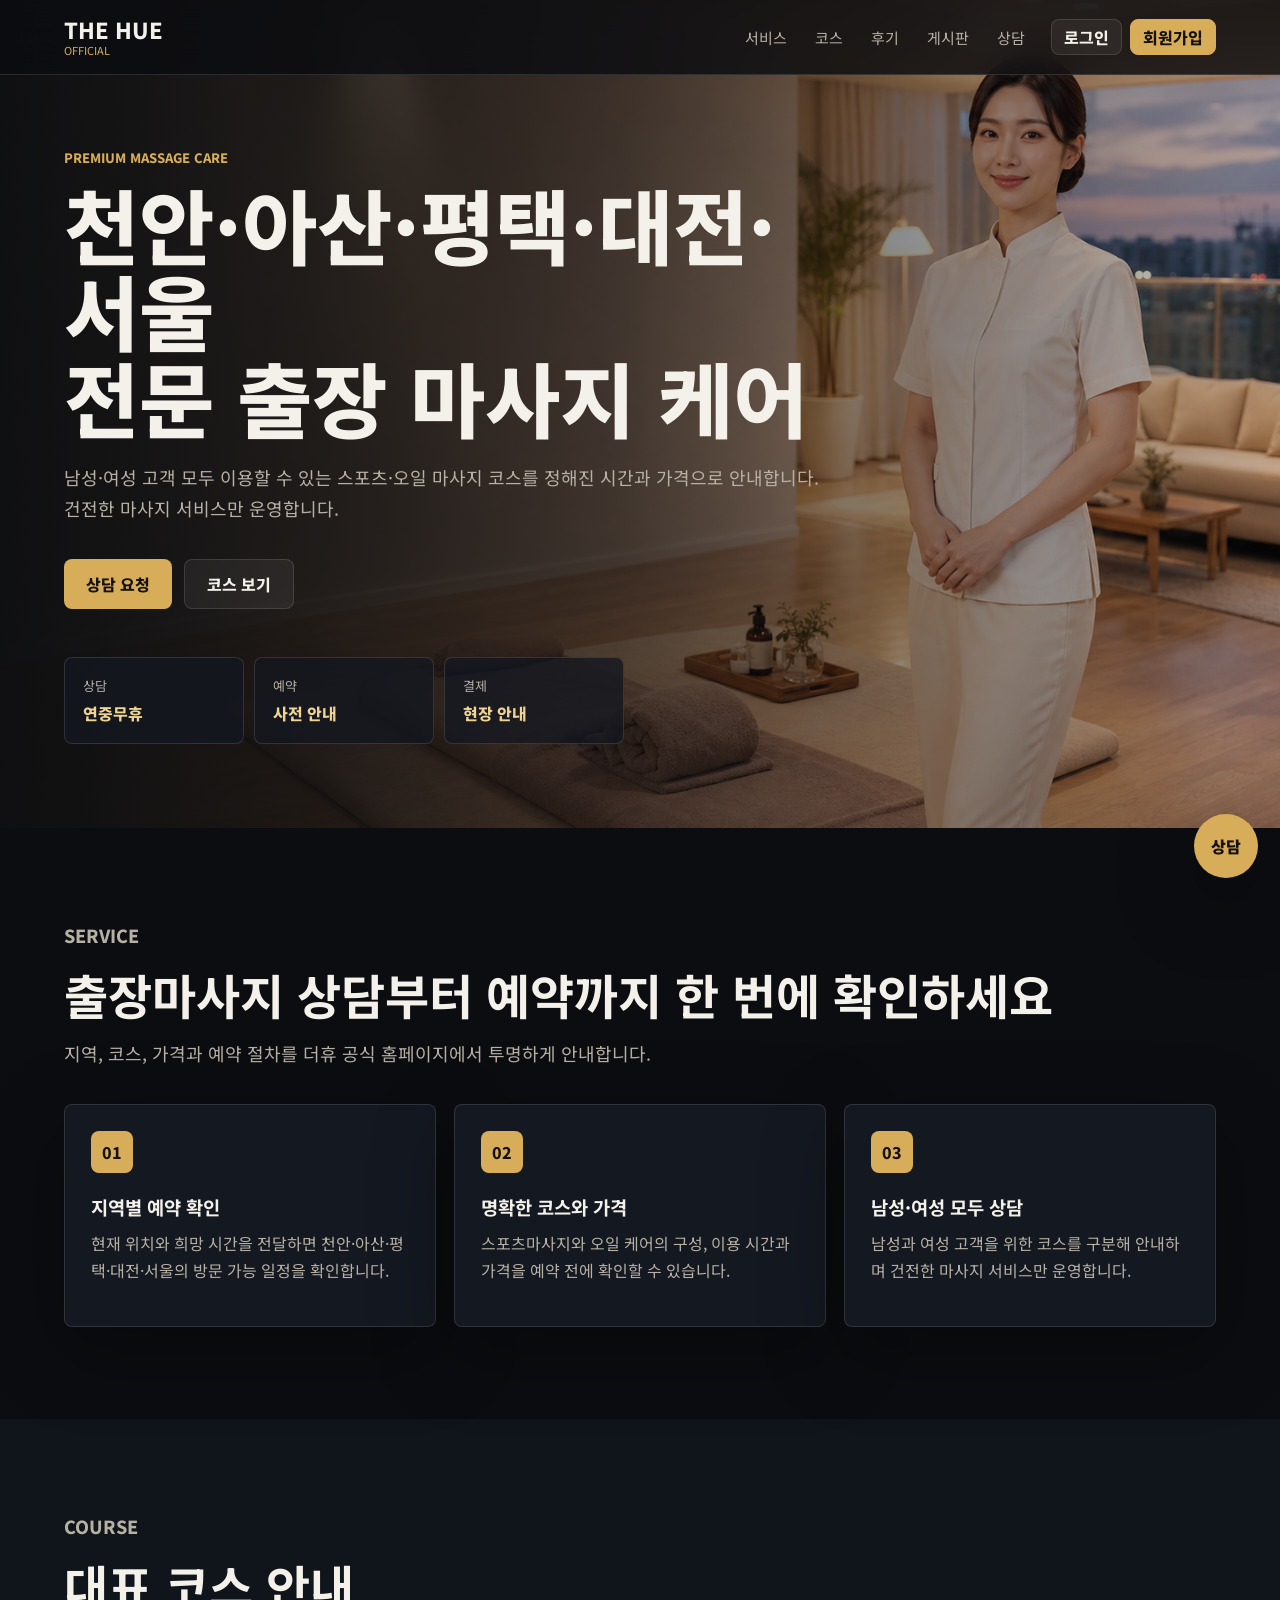
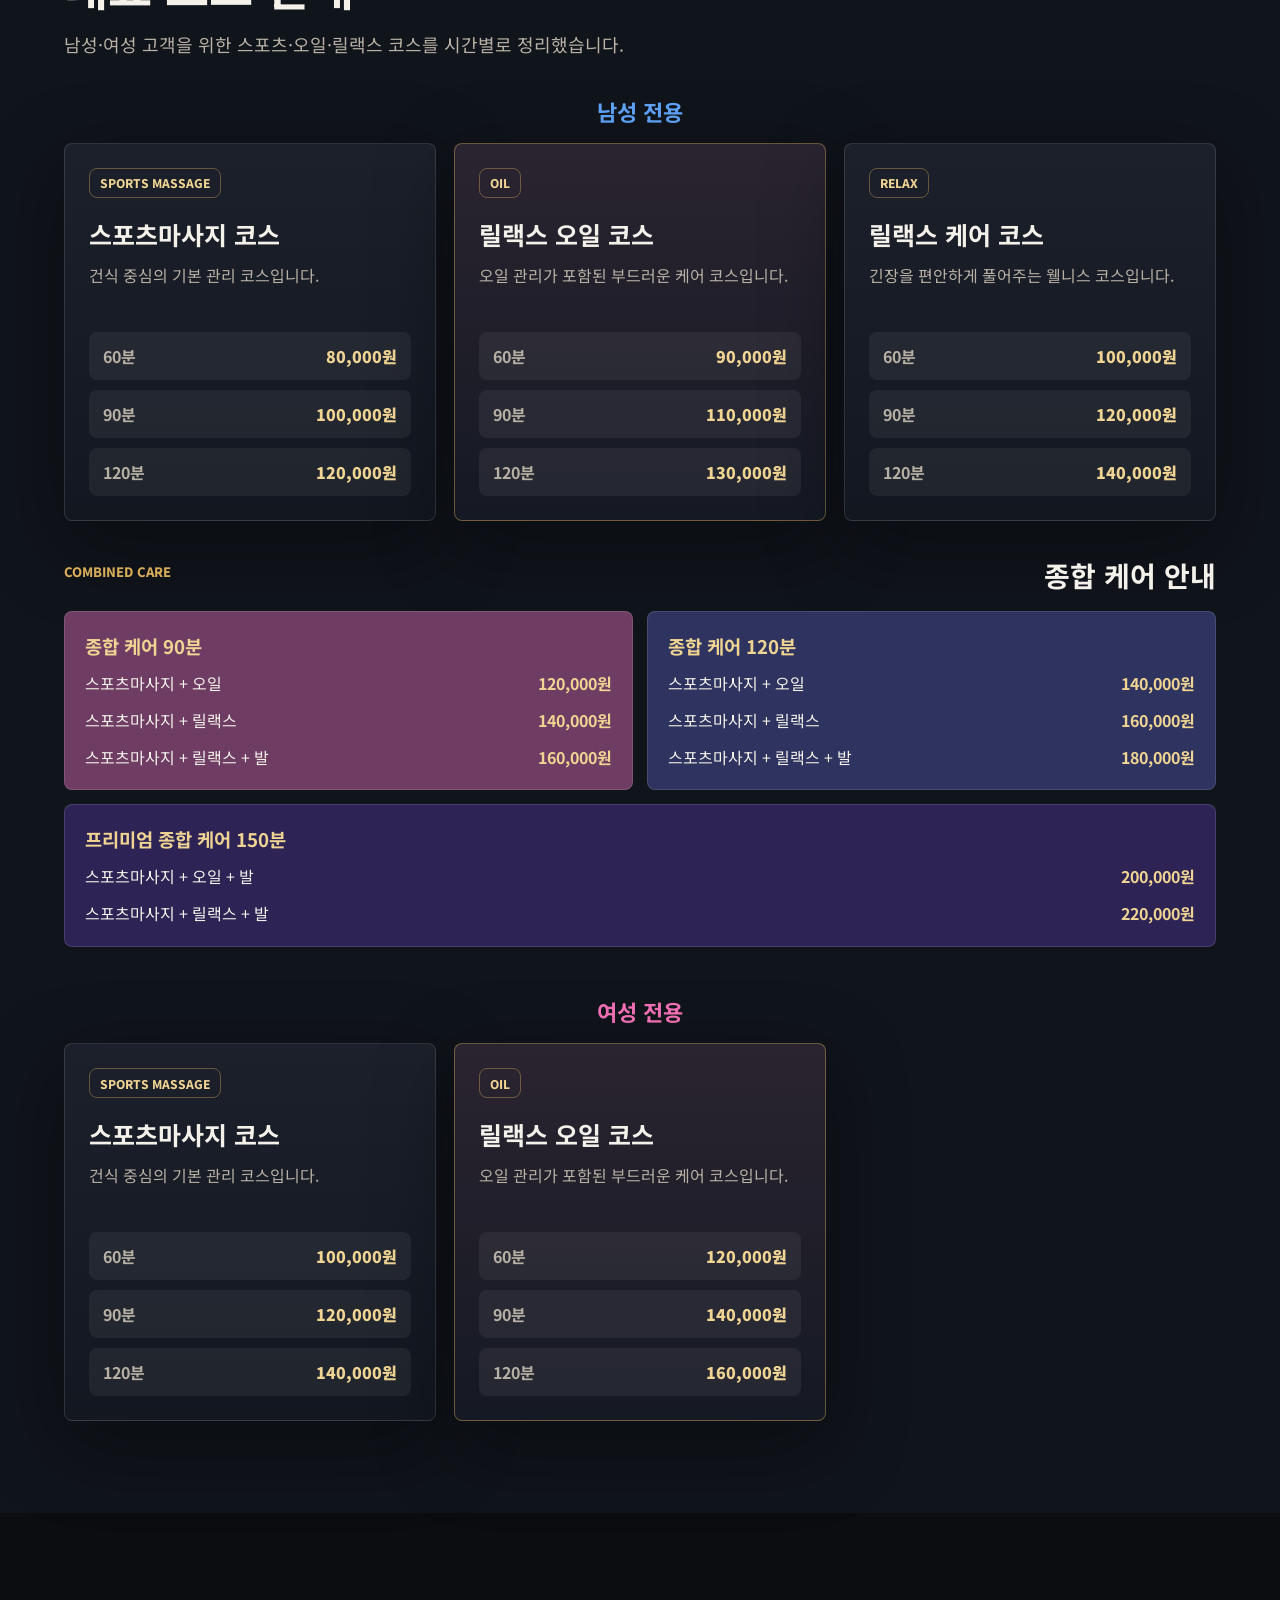
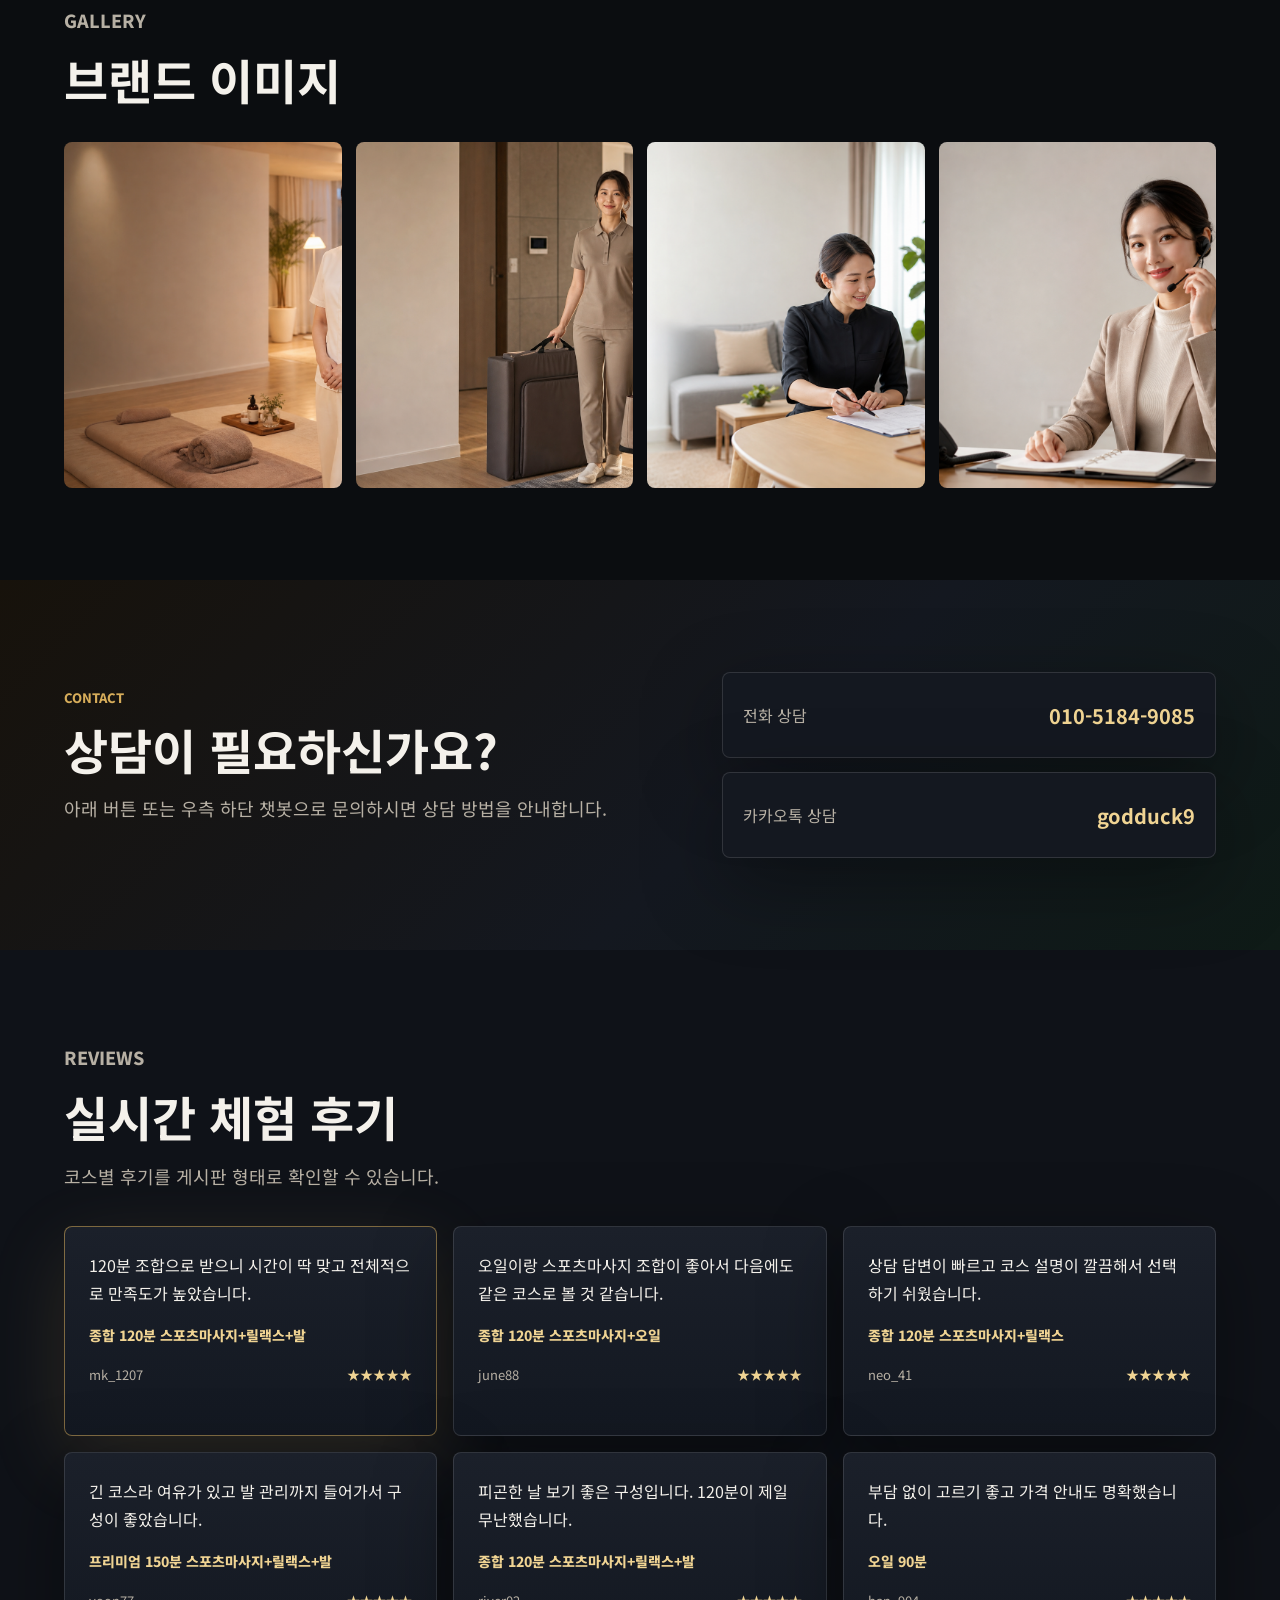
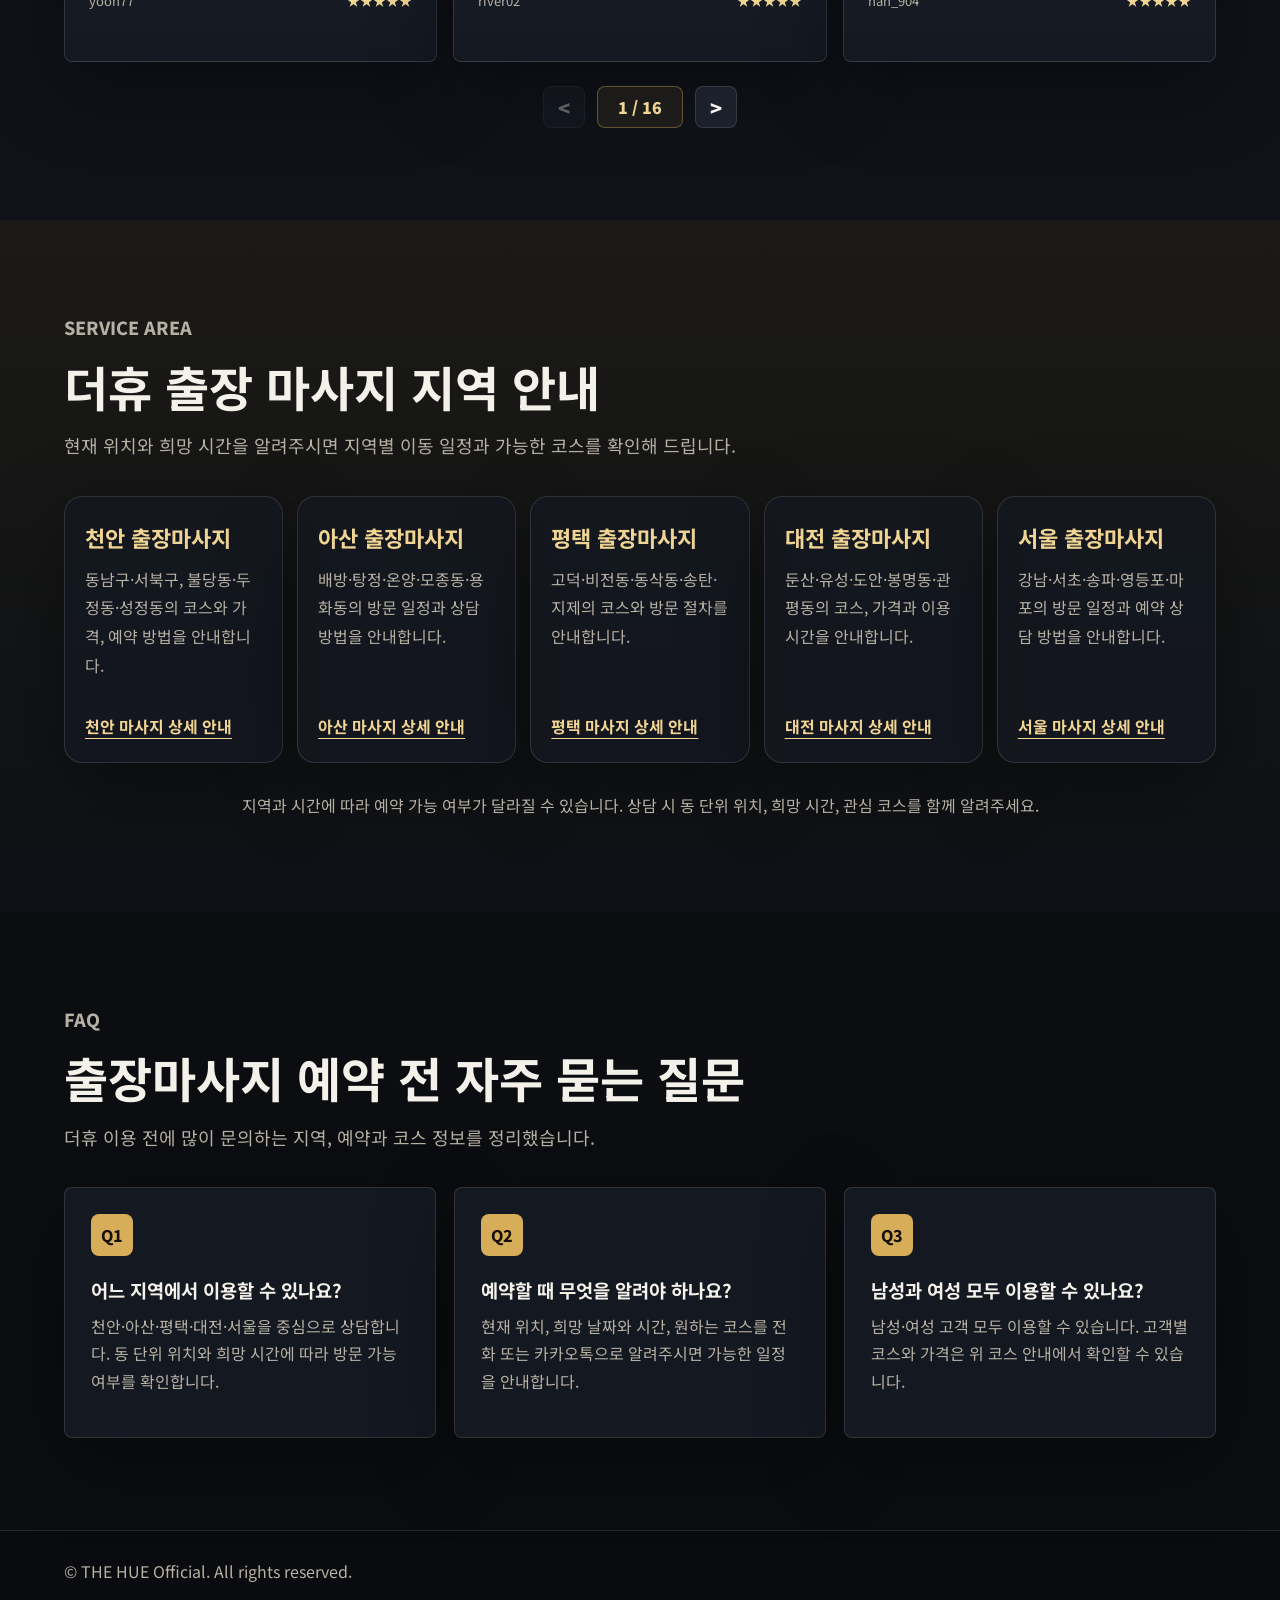
==== commit 4fd32973: "Replace gallery with ad-safe images" ====
--- a/index.html
+++ b/index.html
@@ -22,7 +22,7 @@
     <meta property="og:title" content="더휴 출장마사지 | 천안·아산·평택·대전·서울">
     <meta property="og:description" content="지역별 출장마사지 코스, 가격, 이용 시간과 예약 절차를 확인하세요.">
     <meta property="og:url" content="https://whajsjs2-boop.github.io/thehue/">
-    <meta property="og:image" content="https://whajsjs2-boop.github.io/thehue/assets/care-lifestyle-1.jpg">
+    <meta property="og:image" content="https://whajsjs2-boop.github.io/thehue/source/home-hero-safe.png">
     <meta name="twitter:card" content="summary_large_image">
     <script type="application/ld+json">
     {
@@ -306,10 +306,10 @@
                 <h2>브랜드 이미지</h2>
             </div>
             <div class="gallery-grid">
-                <img src="assets/care-lifestyle-1.jpg" alt="더휴 출장 마사지 브랜드 이미지" loading="lazy" decoding="async">
-                <img src="assets/care-lifestyle-2.jpg" alt="편안한 실내 마사지 케어 이미지" loading="lazy" decoding="async">
-                <img src="assets/care-lifestyle-3.jpg" alt="더휴 방문 마사지 상담 이미지" loading="lazy" decoding="async">
-                <img src="assets/care-lifestyle-4.jpg" alt="차분한 실내 휴식 이미지" loading="lazy" decoding="async">
+                <img src="source/home-hero-safe.png" alt="더휴 출장 마사지 브랜드 이미지" loading="lazy" decoding="async">
+                <img src="source/service-hero-safe.png" alt="편안한 실내 마사지 케어 이미지" loading="lazy" decoding="async">
+                <img src="source/reviews-hero-safe.png" alt="더휴 방문 마사지 상담 이미지" loading="lazy" decoding="async">
+                <img src="source/contact-hero-safe.png" alt="차분한 실내 휴식 이미지" loading="lazy" decoding="async">
             </div>
         </section>
 
--- a/style.css
+++ b/style.css
@@ -165,7 +165,7 @@
     inset: 0;
     background:
         linear-gradient(90deg, rgba(11, 13, 16, 0.94), rgba(11, 13, 16, 0.64), rgba(11, 13, 16, 0.22)),
-        url("source/home-hero-lifestyle.jpg") center / cover no-repeat;
+        url("source/home-hero-safe.png") center / cover no-repeat;
 }
 
 .hero-content {
@@ -594,37 +594,37 @@
     padding: 140px clamp(20px, 5vw, 72px) 70px;
     background:
         linear-gradient(135deg, rgba(11, 13, 16, 0.94), rgba(17, 24, 39, 0.86)),
-        url("source/home-hero.jpg") center / cover no-repeat;
+        url("source/home-hero-safe.png") center / cover no-repeat;
 }
 
 .service-hero {
     background:
         linear-gradient(135deg, rgba(11, 13, 16, 0.94), rgba(18, 30, 38, 0.82)),
-        url("source/service-hero.jpg") center / cover no-repeat;
+        url("source/service-hero-safe.png") center / cover no-repeat;
 }
 
 .courses-hero {
     background:
         linear-gradient(135deg, rgba(11, 13, 16, 0.94), rgba(42, 36, 48, 0.82)),
-        url("source/courses-hero.jpg") center / cover no-repeat;
+        url("source/courses-hero-safe.png") center / cover no-repeat;
 }
 
 .reviews-hero {
     background:
         linear-gradient(135deg, rgba(11, 13, 16, 0.94), rgba(34, 41, 28, 0.82)),
-        url("source/reviews-hero.jpg") center / cover no-repeat;
+        url("source/reviews-hero-safe.png") center / cover no-repeat;
 }
 
 .contact-hero {
     background:
         linear-gradient(135deg, rgba(11, 13, 16, 0.94), rgba(44, 31, 23, 0.82)),
-        url("source/contact-hero.jpg") center / cover no-repeat;
+        url("source/contact-hero-safe.png") center / cover no-repeat;
 }
 
 .board-hero {
     background:
         linear-gradient(135deg, rgba(11, 13, 16, 0.94), rgba(23, 22, 44, 0.82)),
-        url("source/board-hero.jpg") center / cover no-repeat;
+        url("source/board-hero-safe.png") center / cover no-repeat;
 }
 
 .page-hero-inner {
@@ -766,7 +766,7 @@
     height: 170px;
     background:
         linear-gradient(180deg, rgba(11, 13, 16, 0.12), rgba(11, 13, 16, 0.82)),
-        url("source/board-panel.jpg") center / cover no-repeat;
+        url("source/board-hero-safe.png") center / cover no-repeat;
 }
 
 .login-box {
@@ -1302,7 +1302,7 @@
     .hero-media {
         background:
             linear-gradient(180deg, rgba(11, 13, 16, 0.78), rgba(11, 13, 16, 0.94)),
-            url("source/home-hero-lifestyle.jpg") center / cover no-repeat;
+            url("source/home-hero-safe.png") center / cover no-repeat;
     }
 
     .feature-grid,
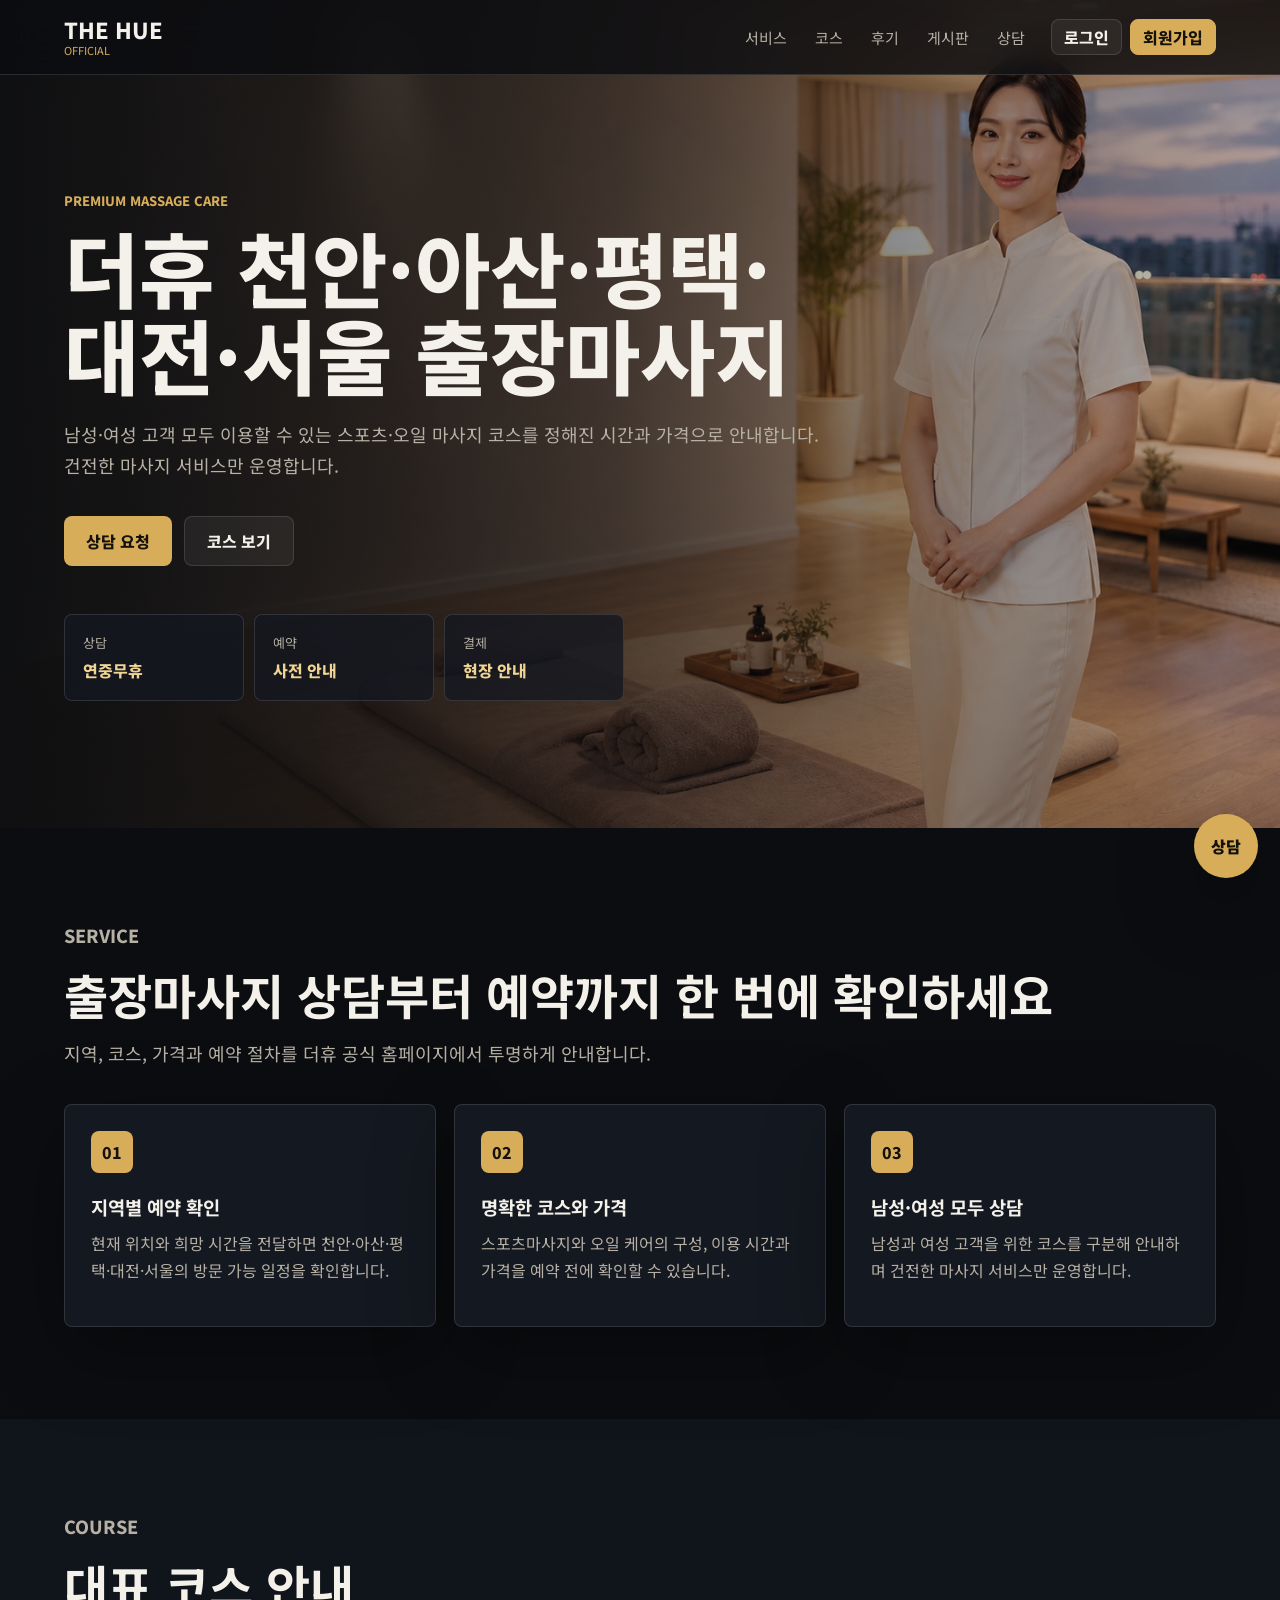
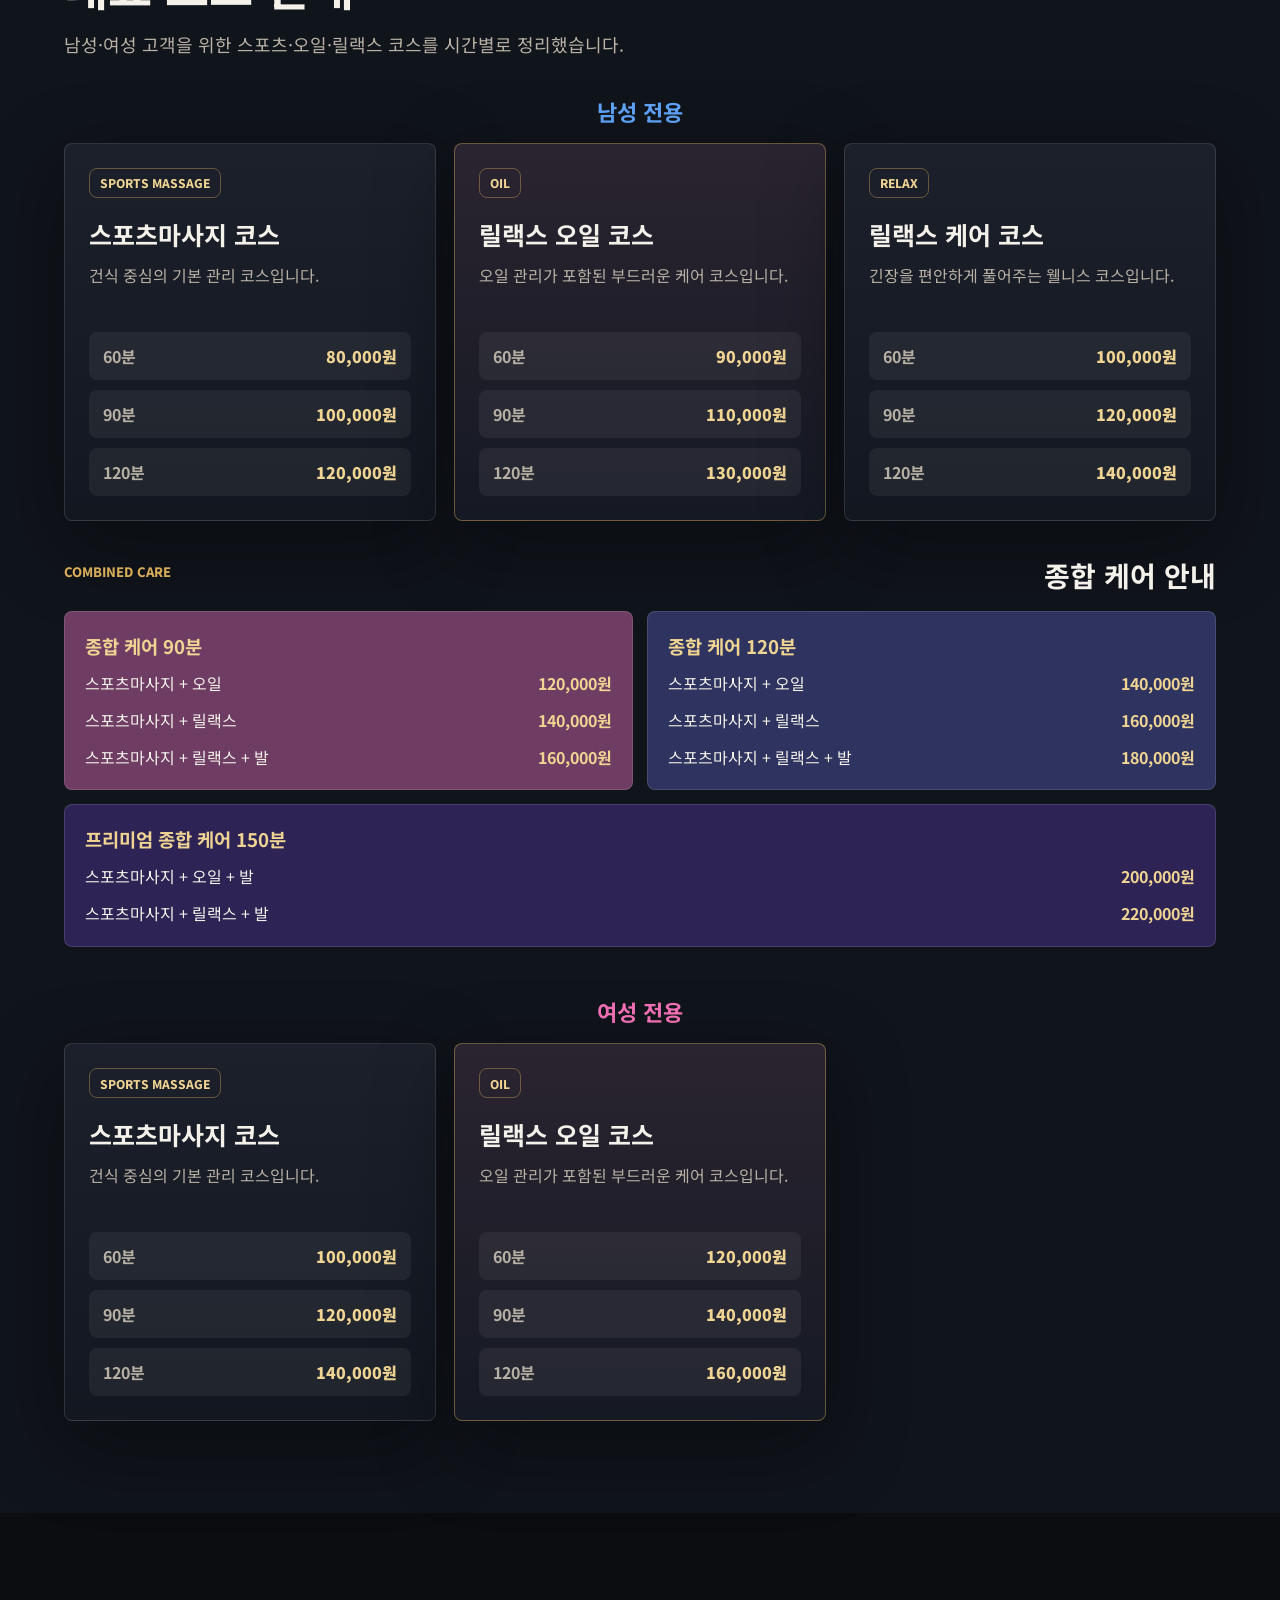
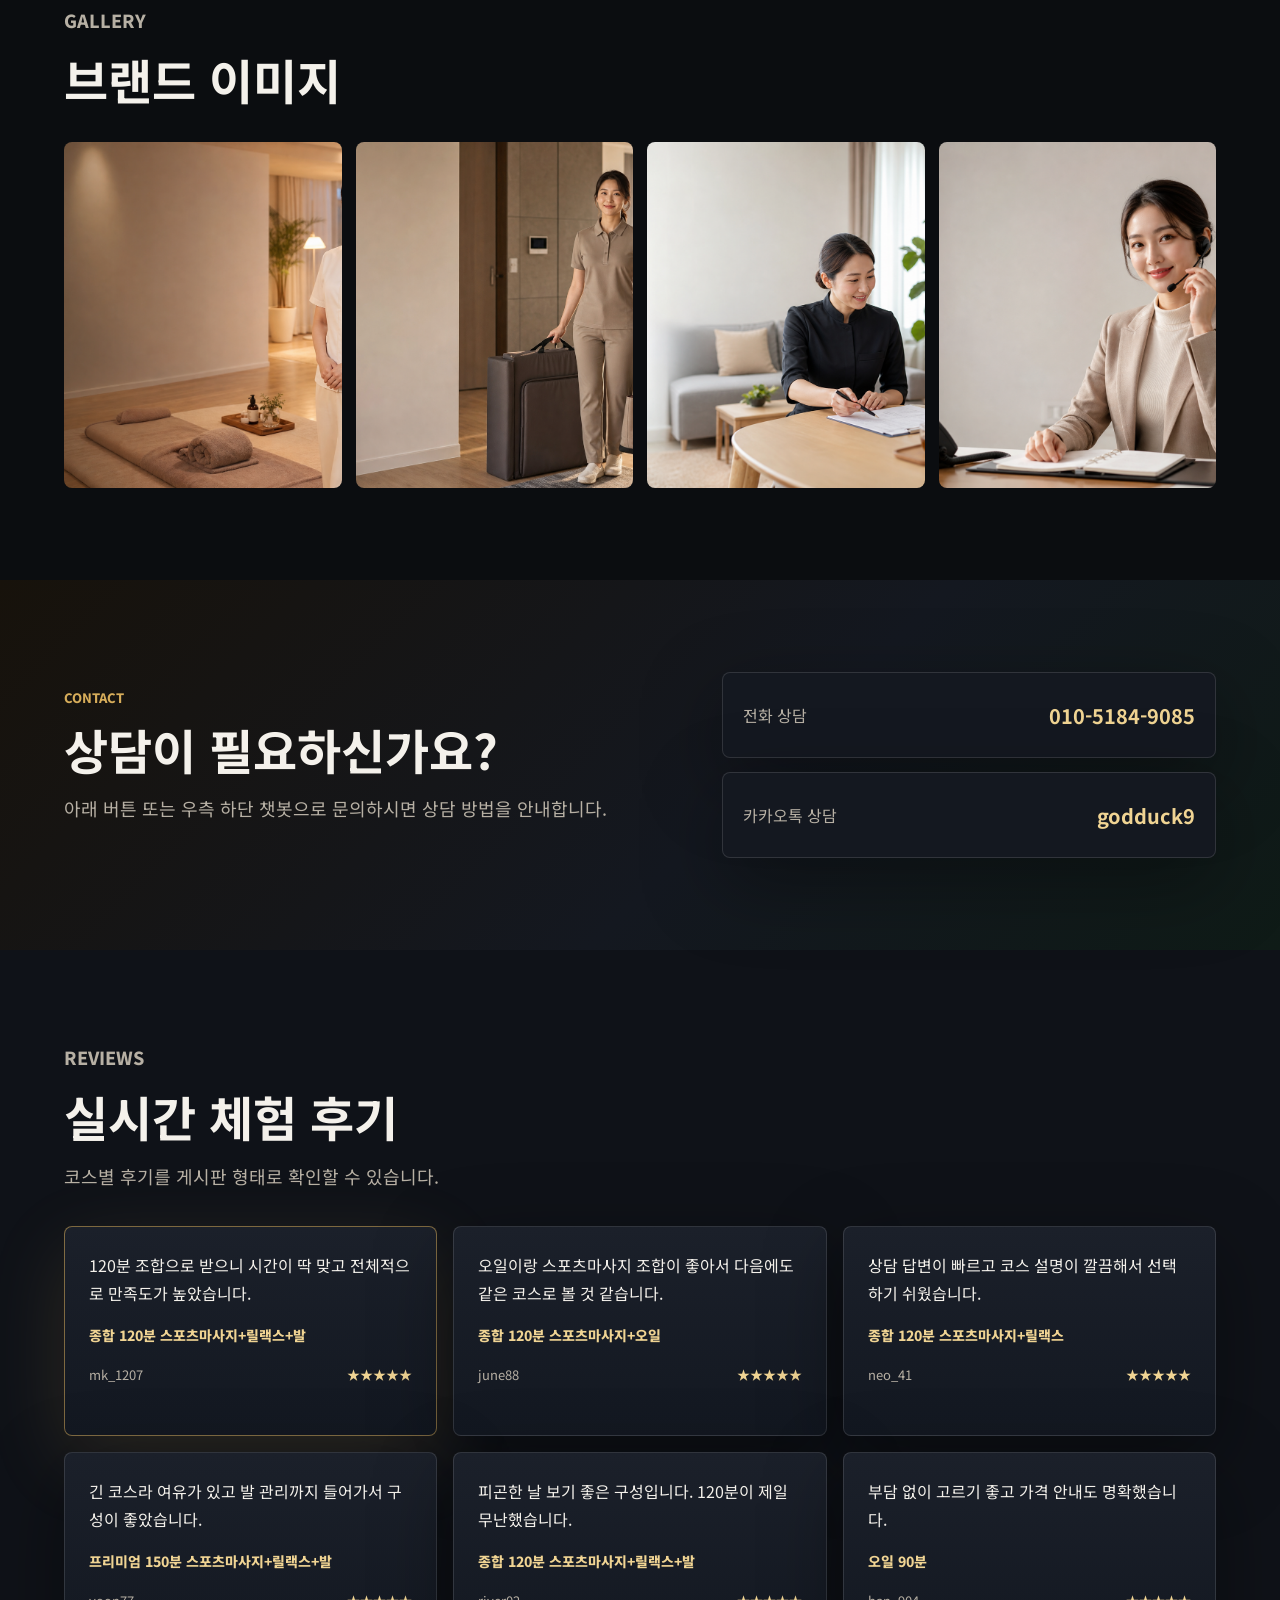
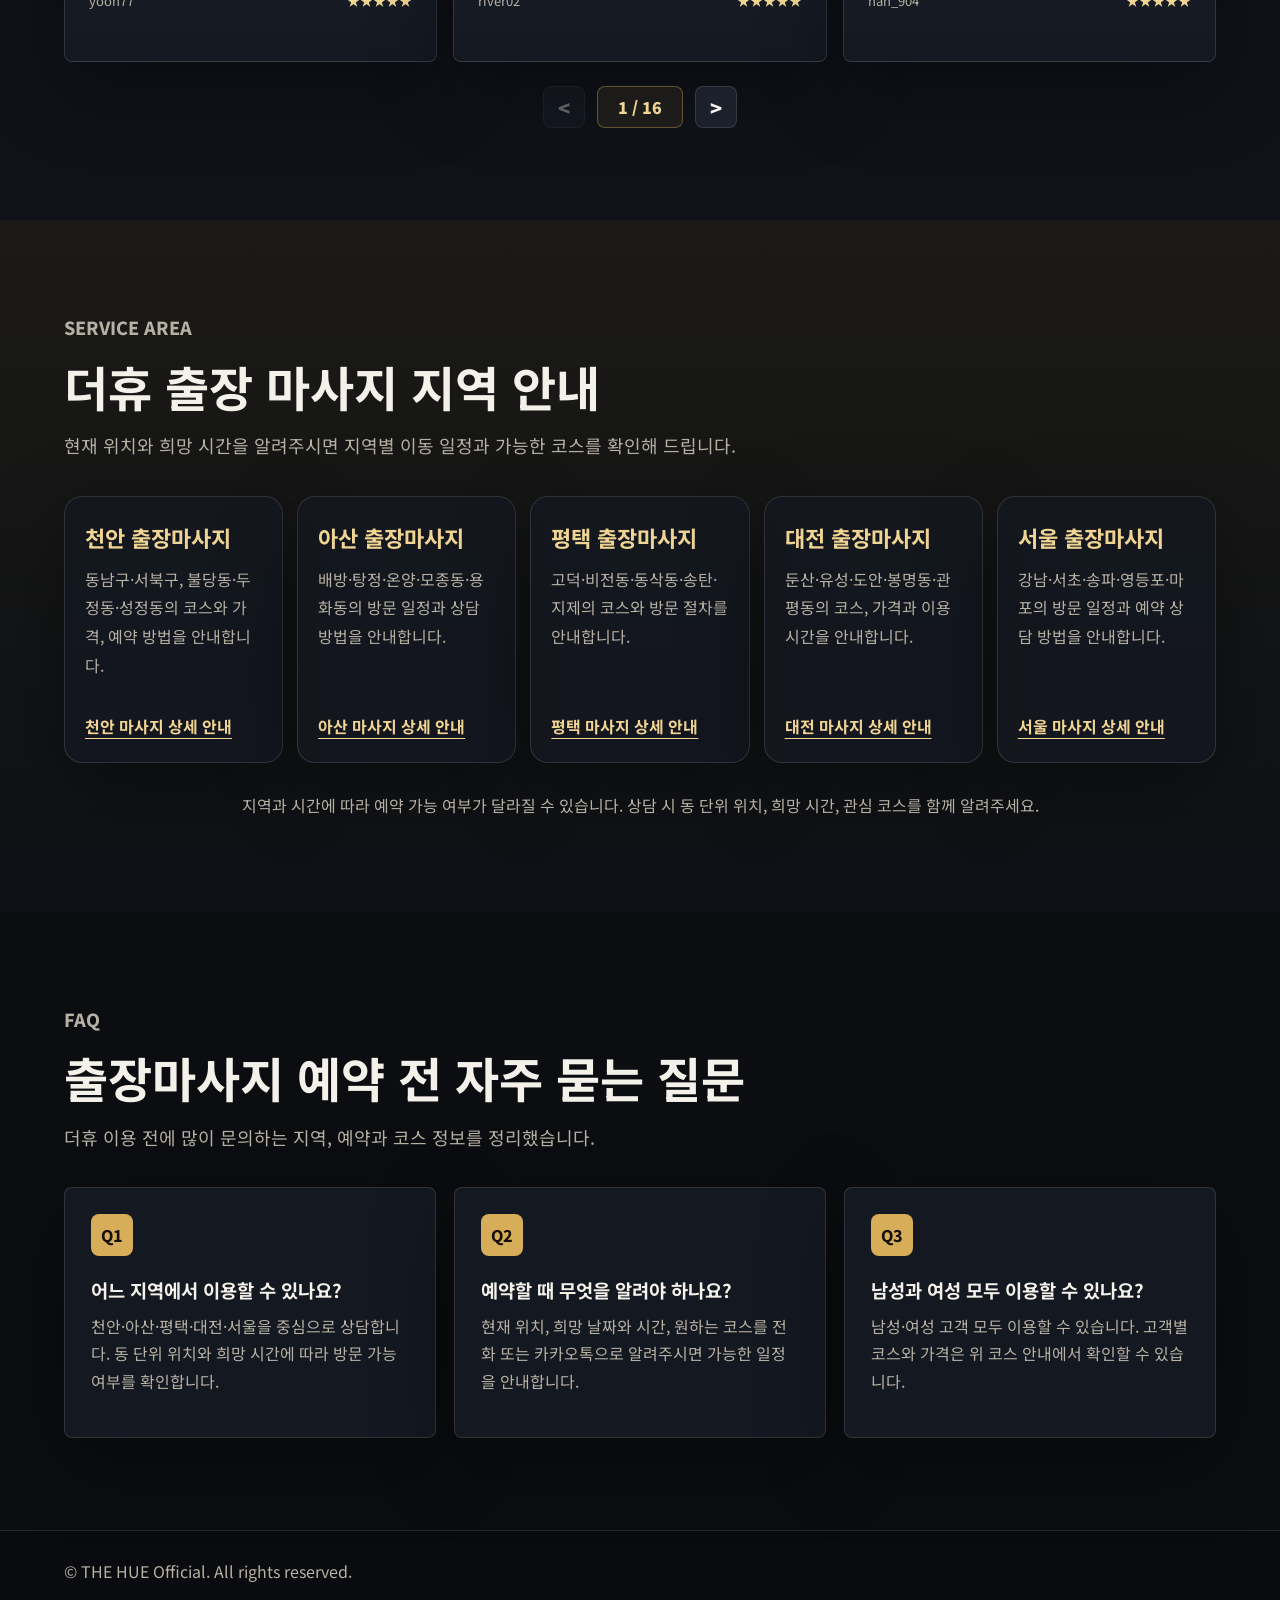
==== commit 8477402e: "Strengthen multi-region SEO" ====
--- a/index.html
+++ b/index.html
@@ -13,14 +13,14 @@
     <meta charset="UTF-8">
     <meta name="viewport" content="width=device-width, initial-scale=1.0">
     <meta name="robots" content="index,follow,max-image-preview:large,max-snippet:-1,max-video-preview:-1">
-    <title>더휴 출장마사지 | 천안·아산·평택·대전·서울 방문 마사지</title>
-    <meta name="description" content="천안·아산·평택·대전·서울 더휴 출장마사지 공식 홈페이지입니다. 남성·여성 스포츠마사지와 오일 코스의 가격, 이용 시간, 예약 절차를 확인하세요.">
+    <title>더휴 출장마사지 | 천안·아산·평택·대전·서울 마사지</title>
+    <meta name="description" content="더휴 출장마사지 공식 홈페이지입니다. 천안·아산·평택·대전·서울 마사지와 지역별 출장마사지 코스, 가격, 이용 시간 및 예약 절차를 확인하세요.">
     <link rel="canonical" href="https://whajsjs2-boop.github.io/thehue/">
     <meta property="og:locale" content="ko_KR">
     <meta property="og:type" content="website">
     <meta property="og:site_name" content="더휴">
-    <meta property="og:title" content="더휴 출장마사지 | 천안·아산·평택·대전·서울">
-    <meta property="og:description" content="지역별 출장마사지 코스, 가격, 이용 시간과 예약 절차를 확인하세요.">
+    <meta property="og:title" content="더휴 출장마사지 | 천안·아산·평택·대전·서울 마사지">
+    <meta property="og:description" content="천안·아산·평택·대전·서울 지역별 출장마사지와 방문 마사지 코스, 가격 및 예약 절차를 확인하세요.">
     <meta property="og:url" content="https://whajsjs2-boop.github.io/thehue/">
     <meta property="og:image" content="https://whajsjs2-boop.github.io/thehue/source/home-hero-safe.png">
     <meta name="twitter:card" content="summary_large_image">
@@ -147,7 +147,7 @@
             <div class="hero-media" aria-hidden="true"></div>
             <div class="hero-content">
                 <p class="eyebrow">Premium Massage Care</p>
-                <h1>천안·아산·평택·대전·서울<br>전문 출장 마사지 케어</h1>
+                <h1>더휴 천안·아산·평택·대전·서울 출장마사지</h1>
                 <p class="hero-copy">남성·여성 고객 모두 이용할 수 있는 스포츠·오일 마사지 코스를 정해진 시간과 가격으로 안내합니다. 건전한 마사지 서비스만 운영합니다.</p>
                 <div class="hero-actions">
                     <a class="btn primary" href="contact.html">상담 요청</a>
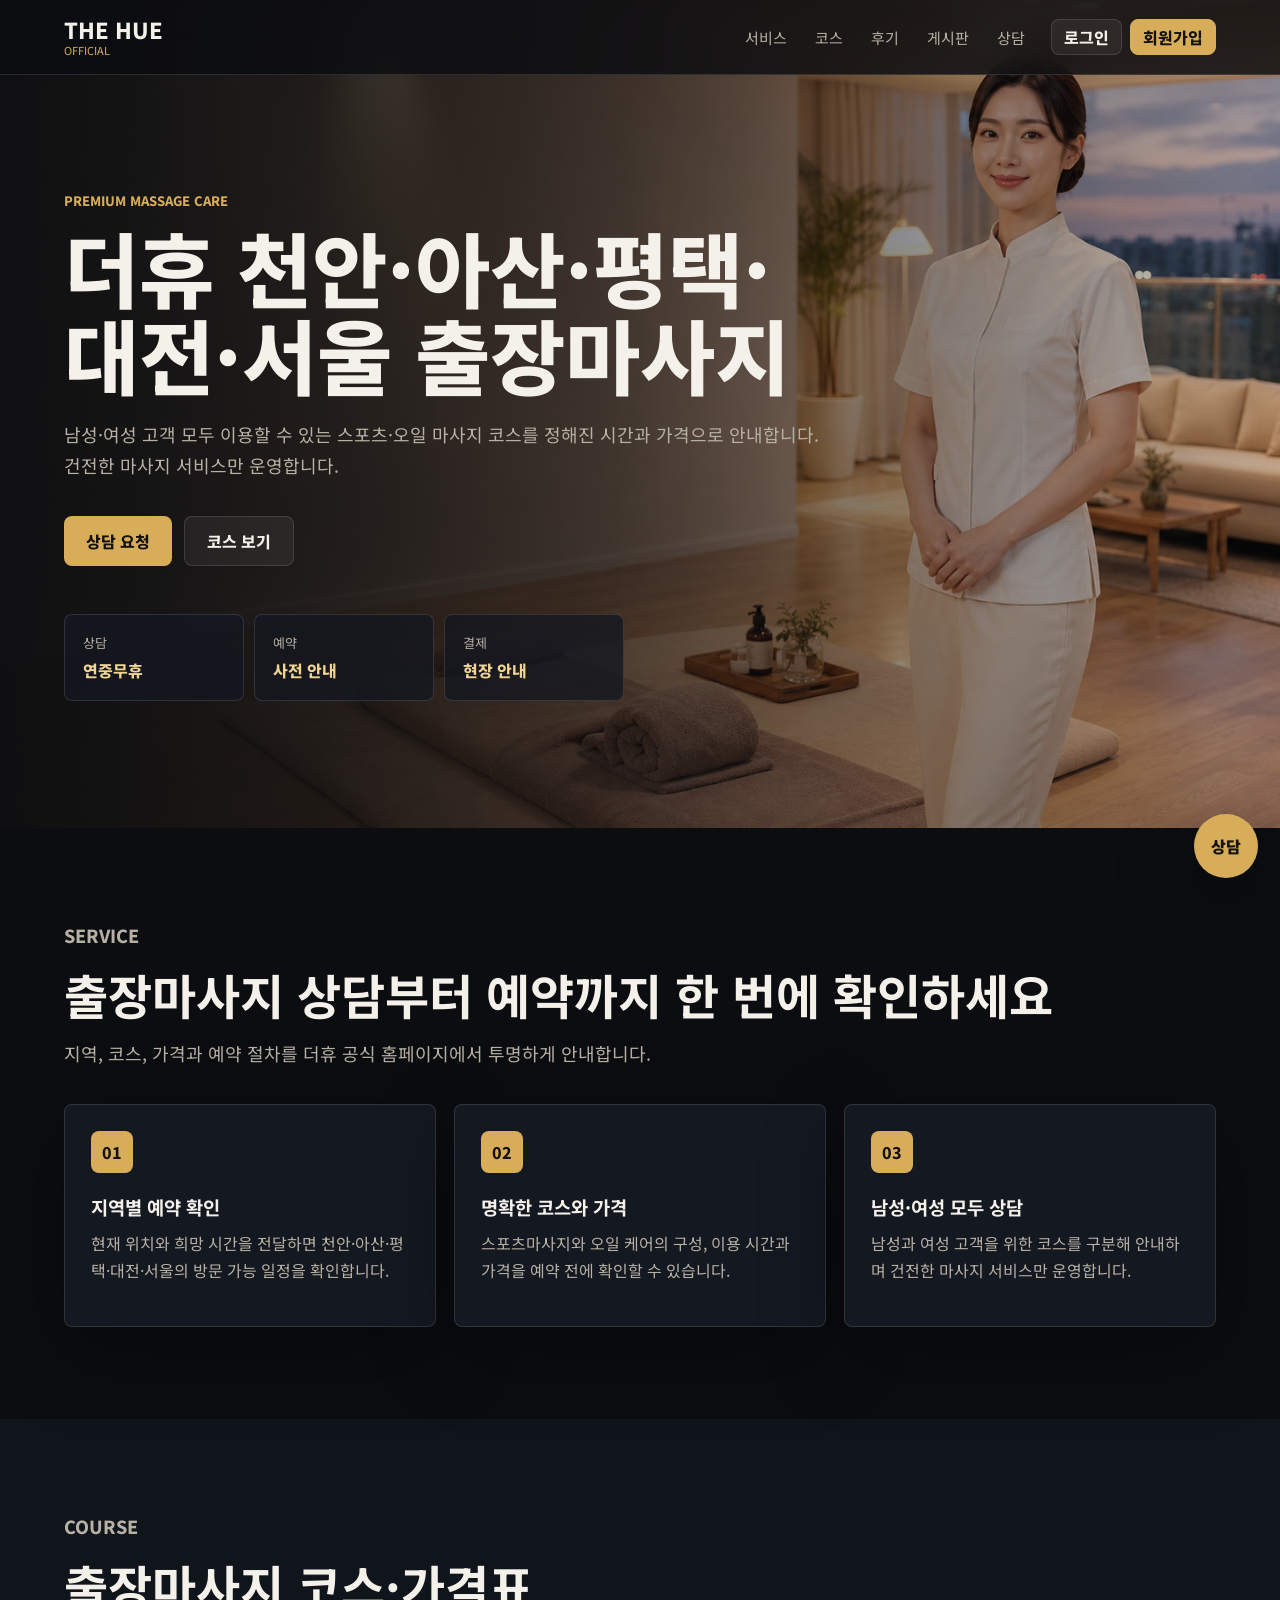
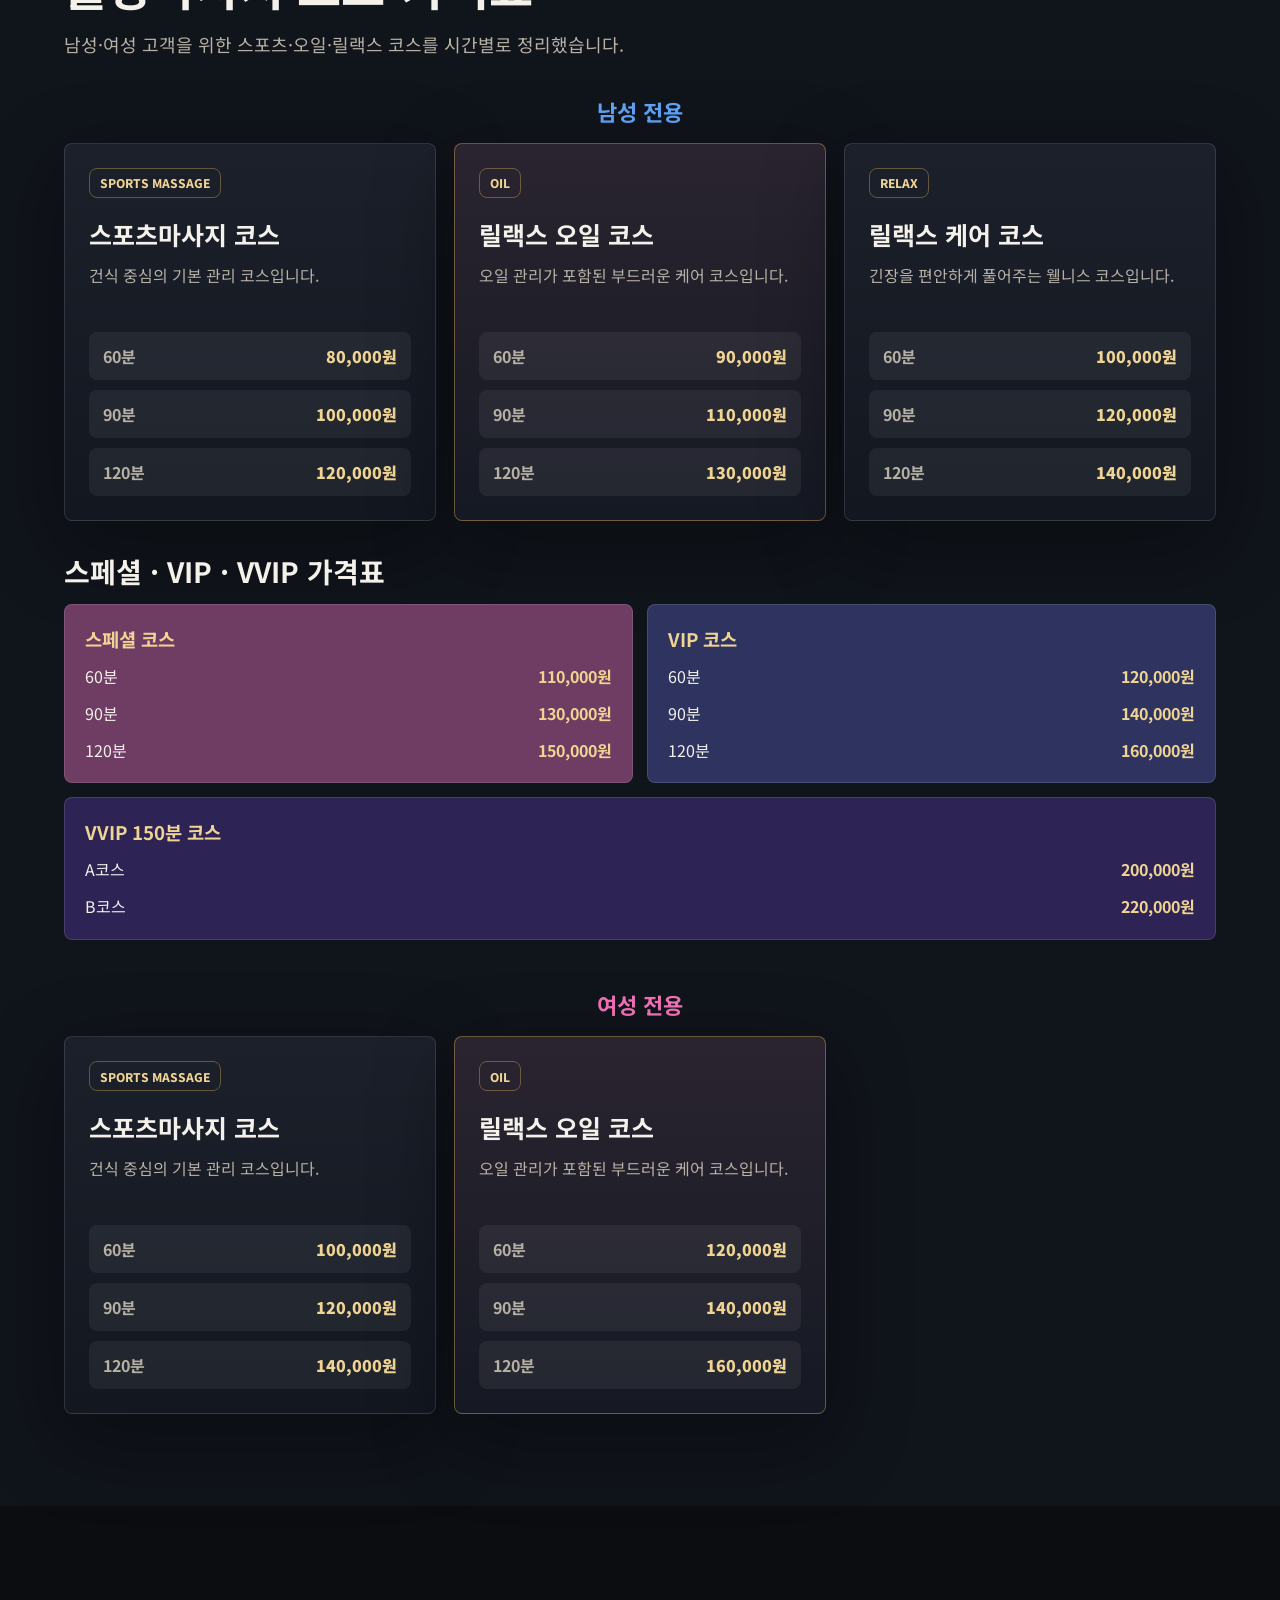
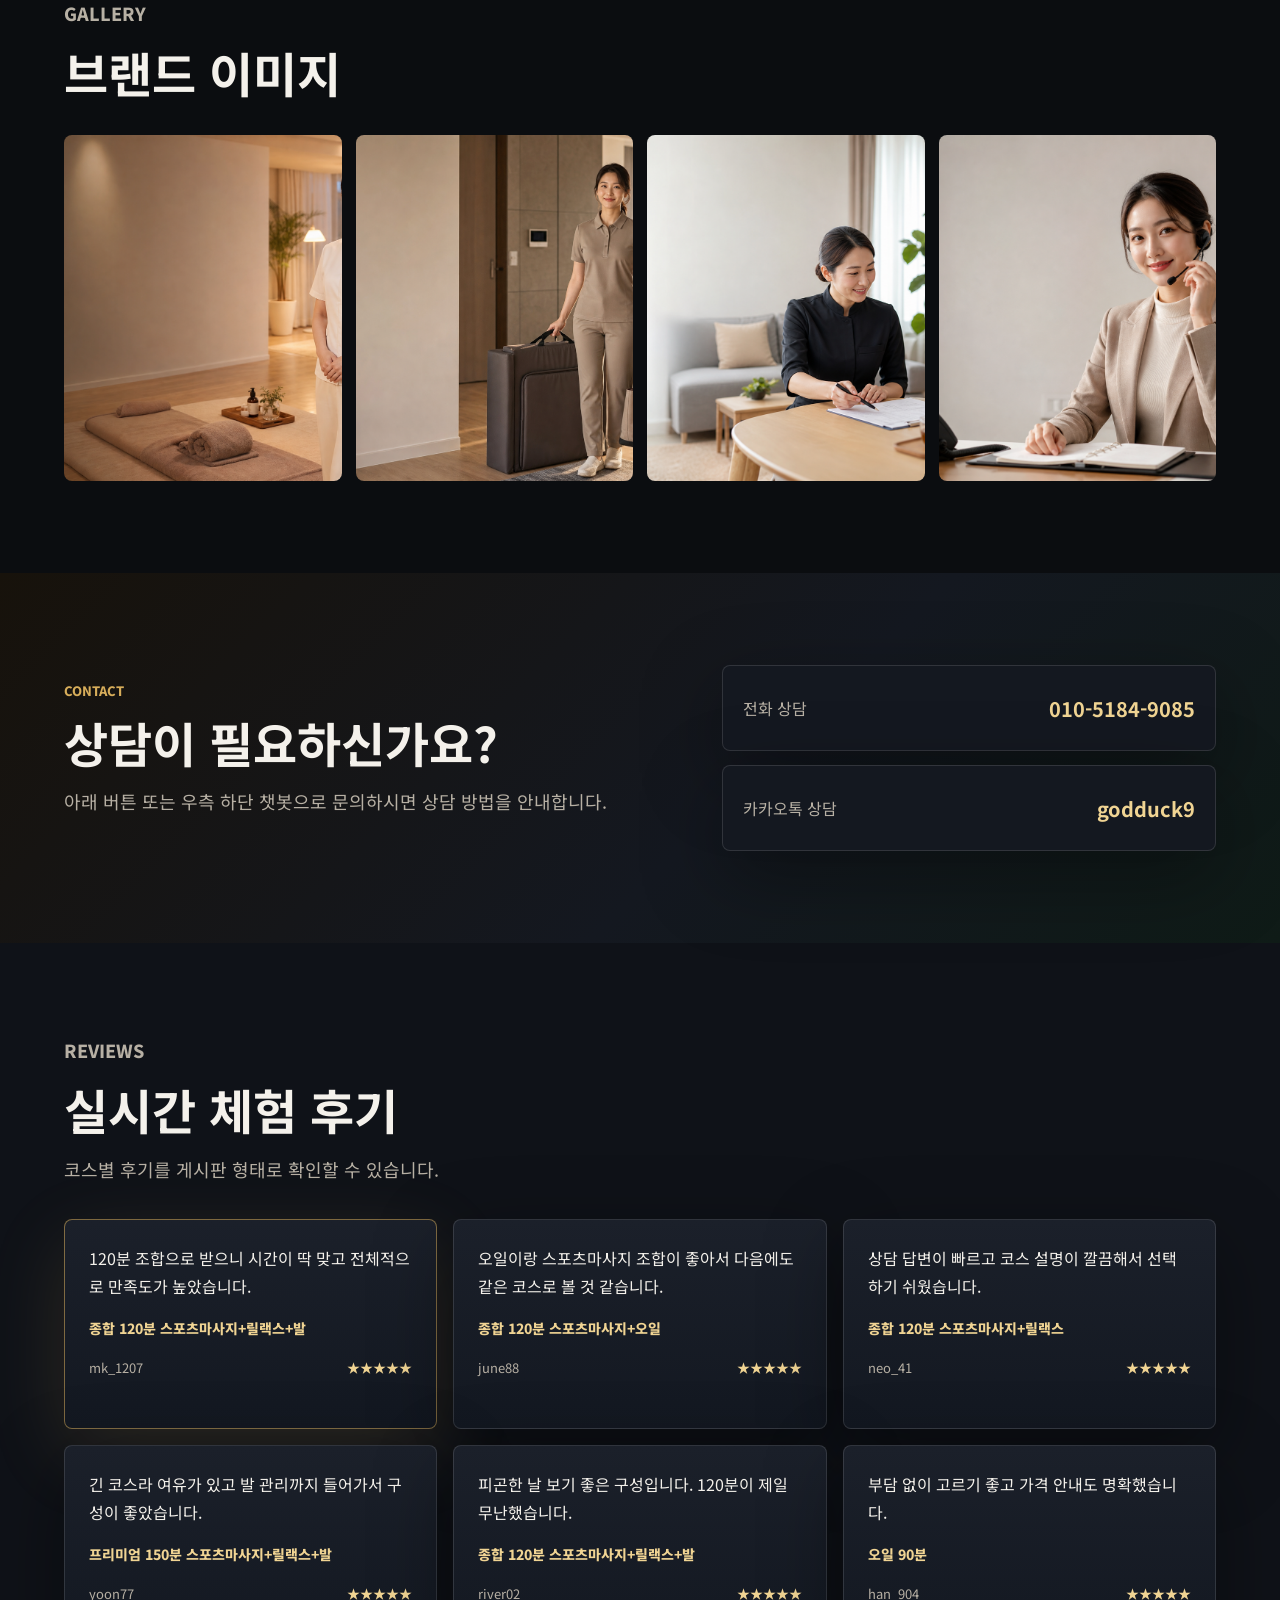
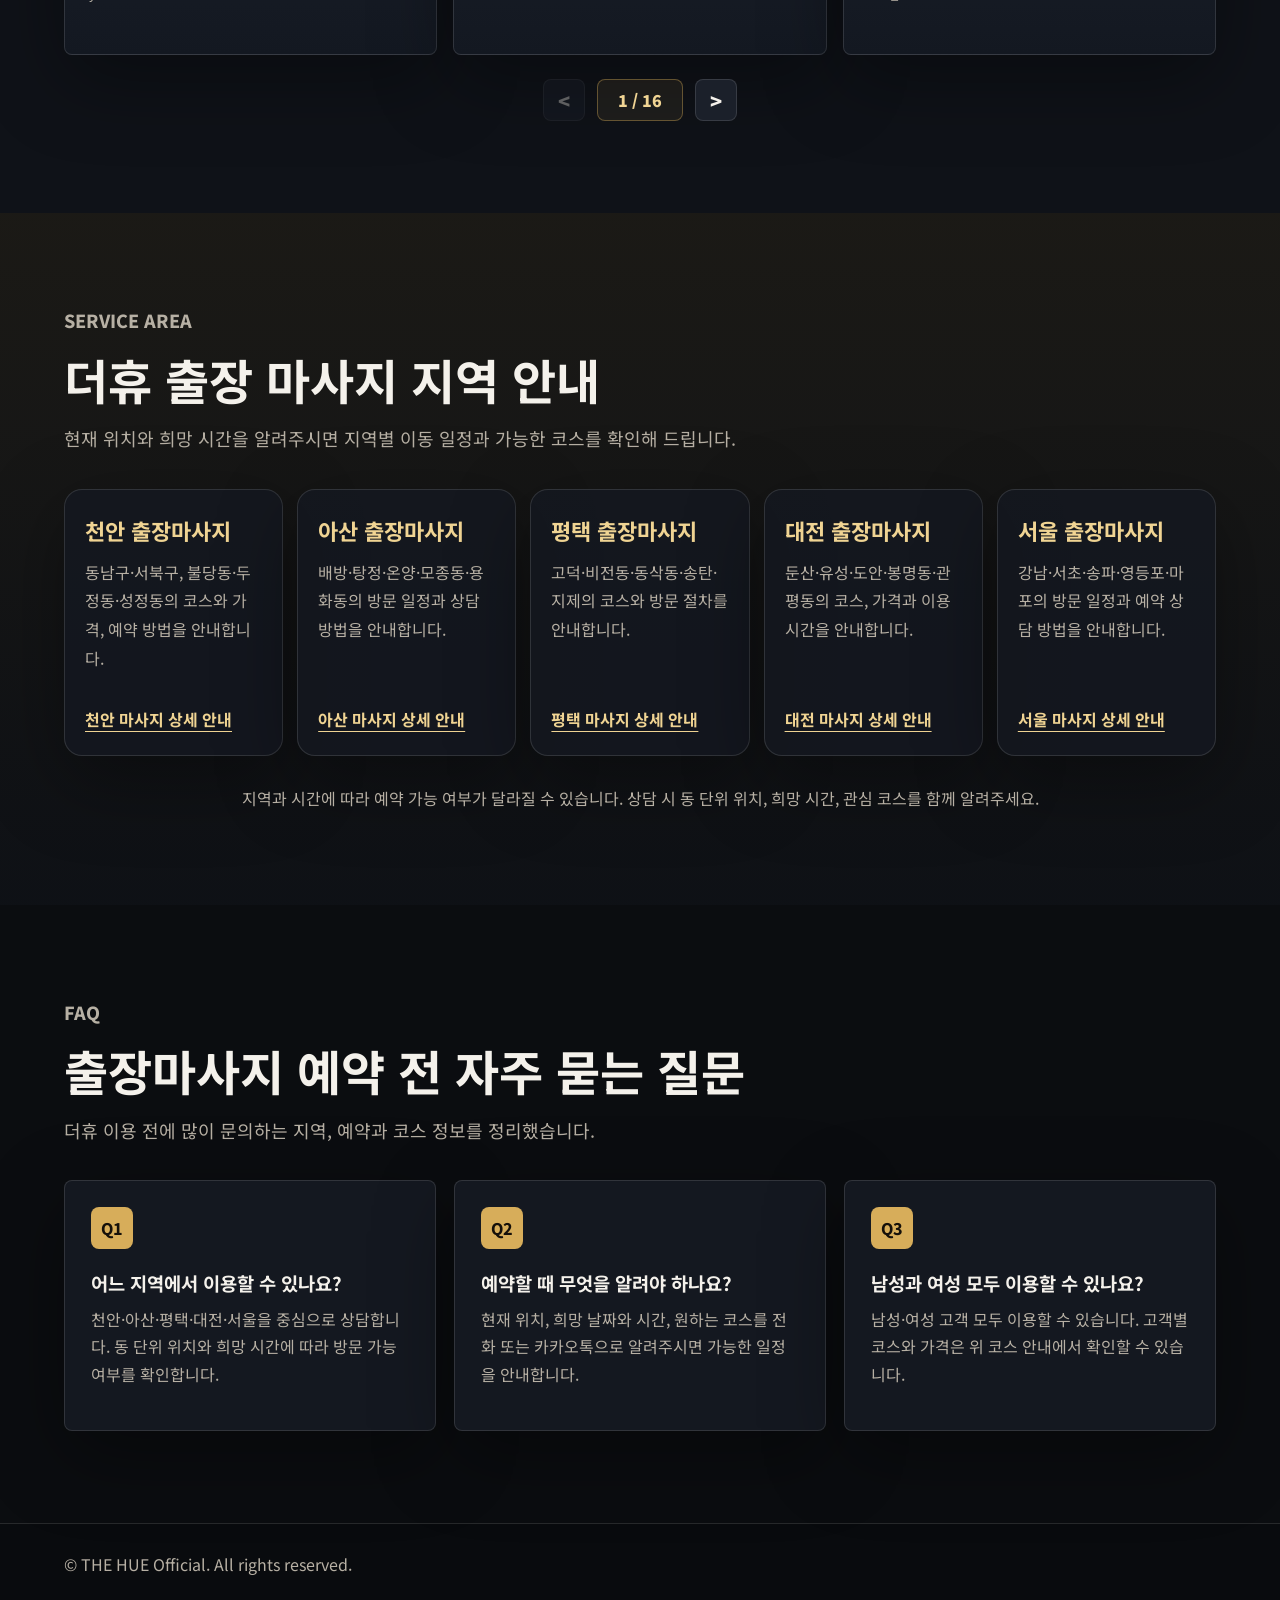
==== commit 28712107: "Update course pricing and improve page metadata" ====
--- a/index.html
+++ b/index.html
@@ -13,14 +13,14 @@
     <meta charset="UTF-8">
     <meta name="viewport" content="width=device-width, initial-scale=1.0">
     <meta name="robots" content="index,follow,max-image-preview:large,max-snippet:-1,max-video-preview:-1">
-    <title>더휴 출장마사지 | 천안·아산·평택·대전·서울 마사지</title>
-    <meta name="description" content="더휴 출장마사지 공식 홈페이지입니다. 천안·아산·평택·대전·서울 마사지와 지역별 출장마사지 코스, 가격, 이용 시간 및 예약 절차를 확인하세요.">
+    <title>더휴 출장마사지 | 천안·아산·평택·대전·서울 코스·가격</title>
+    <meta name="description" content="더휴 출장마사지 공식 홈페이지. 천안·아산·평택·대전·서울의 스포츠·오일·힐링, 스페셜·VIP 및 VVIP 150분 A·B코스 가격과 방문 예약 방법을 확인하세요.">
     <link rel="canonical" href="https://whajsjs2-boop.github.io/thehue/">
     <meta property="og:locale" content="ko_KR">
     <meta property="og:type" content="website">
     <meta property="og:site_name" content="더휴">
-    <meta property="og:title" content="더휴 출장마사지 | 천안·아산·평택·대전·서울 마사지">
-    <meta property="og:description" content="천안·아산·평택·대전·서울 지역별 출장마사지와 방문 마사지 코스, 가격 및 예약 절차를 확인하세요.">
+    <meta property="og:title" content="더휴 출장마사지 | 천안·아산·평택·대전·서울 코스·가격">
+    <meta property="og:description" content="더휴 출장마사지 공식 홈페이지. 천안·아산·평택·대전·서울의 스포츠·오일·힐링, 스페셜·VIP 및 VVIP 150분 A·B코스 가격과 방문 예약 방법을 확인하세요.">
     <meta property="og:url" content="https://whajsjs2-boop.github.io/thehue/">
     <meta property="og:image" content="https://whajsjs2-boop.github.io/thehue/source/home-hero-safe.png">
     <meta name="twitter:card" content="summary_large_image">
@@ -68,6 +68,7 @@
                     {"@type": "City", "name": "서울"}
                 ],
                 "url": "https://whajsjs2-boop.github.io/thehue/",
+                "hasOfferCatalog": {"@type":"OfferCatalog","name":"스페셜 · VIP · VVIP 가격표","itemListElement":[{"@type":"Offer","name":"스페셜 60분","price":"110000","priceCurrency":"KRW","url":"https://whajsjs2-boop.github.io/thehue/","itemOffered":{"@type":"Service","name":"스페셜 60분"}},{"@type":"Offer","name":"스페셜 90분","price":"130000","priceCurrency":"KRW","url":"https://whajsjs2-boop.github.io/thehue/","itemOffered":{"@type":"Service","name":"스페셜 90분"}},{"@type":"Offer","name":"스페셜 120분","price":"150000","priceCurrency":"KRW","url":"https://whajsjs2-boop.github.io/thehue/","itemOffered":{"@type":"Service","name":"스페셜 120분"}},{"@type":"Offer","name":"VIP 60분","price":"120000","priceCurrency":"KRW","url":"https://whajsjs2-boop.github.io/thehue/","itemOffered":{"@type":"Service","name":"VIP 60분"}},{"@type":"Offer","name":"VIP 90분","price":"140000","priceCurrency":"KRW","url":"https://whajsjs2-boop.github.io/thehue/","itemOffered":{"@type":"Service","name":"VIP 90분"}},{"@type":"Offer","name":"VIP 120분","price":"160000","priceCurrency":"KRW","url":"https://whajsjs2-boop.github.io/thehue/","itemOffered":{"@type":"Service","name":"VIP 120분"}},{"@type":"Offer","name":"VVIP A코스 150분","price":"200000","priceCurrency":"KRW","url":"https://whajsjs2-boop.github.io/thehue/","itemOffered":{"@type":"Service","name":"VVIP A코스 150분"}},{"@type":"Offer","name":"VVIP B코스 150분","price":"220000","priceCurrency":"KRW","url":"https://whajsjs2-boop.github.io/thehue/","itemOffered":{"@type":"Service","name":"VVIP B코스 150분"}}]},
                 "offers": {
                     "@type": "AggregateOffer",
                     "priceCurrency": "KRW",
@@ -112,6 +113,9 @@
     <link rel="preconnect" href="https://fonts.gstatic.com" crossorigin>
     <link href="https://fonts.googleapis.com/css2?family=Noto+Sans+KR:wght@400;500;700;800&display=swap" rel="stylesheet">
     <link rel="stylesheet" href="style.css">
+    <meta name="twitter:title" content="더휴 출장마사지 | 천안·아산·평택·대전·서울 코스·가격">
+    <meta name="twitter:description" content="더휴 출장마사지 공식 홈페이지. 천안·아산·평택·대전·서울의 스포츠·오일·힐링, 스페셜·VIP 및 VVIP 150분 A·B코스 가격과 방문 예약 방법을 확인하세요.">
+    <meta name="twitter:image" content="https://whajsjs2-boop.github.io/thehue/source/home-hero-safe.png">
 </head>
 
 <body>
@@ -198,7 +202,7 @@
         <section id="course" class="section course-section">
             <div class="section-heading">
                 <p class="eyebrow">Course</p>
-                <h2>대표 코스 안내</h2>
+                <h2>출장마사지 코스·가격표</h2>
                 <p>남성·여성 고객을 위한 스포츠·오일·릴랙스 코스를 시간별로 정리했습니다.</p>
             </div>
 
@@ -244,28 +248,22 @@
                 </article>
             </div>
 
-            <div class="vip-pricing">
-                <div class="vip-heading">
-                    <p class="eyebrow">Combined Care</p>
-                    <h3>종합 케어 안내</h3>
-                </div>
+            <div class="vip-pricing" id="special-pricing">
+                <div class="vip-heading"><h2>스페셜 · VIP · VVIP 가격표</h2></div>
                 <div class="price-grid">
-                    <article>
-                        <h3>종합 케어 90분</h3>
-                        <p><span>스포츠마사지 + 오일</span><strong>120,000원</strong></p>
-                        <p><span>스포츠마사지 + 릴랙스</span><strong>140,000원</strong></p>
-                        <p><span>스포츠마사지 + 릴랙스 + 발</span><strong>160,000원</strong></p>
+                    <article><h3>스페셜 코스</h3>
+                        <p><span>60분</span><strong>110,000원</strong></p>
+                        <p><span>90분</span><strong>130,000원</strong></p>
+                        <p><span>120분</span><strong>150,000원</strong></p>
                     </article>
-                    <article>
-                        <h3>종합 케어 120분</h3>
-                        <p><span>스포츠마사지 + 오일</span><strong>140,000원</strong></p>
-                        <p><span>스포츠마사지 + 릴랙스</span><strong>160,000원</strong></p>
-                        <p><span>스포츠마사지 + 릴랙스 + 발</span><strong>180,000원</strong></p>
+                    <article><h3>VIP 코스</h3>
+                        <p><span>60분</span><strong>120,000원</strong></p>
+                        <p><span>90분</span><strong>140,000원</strong></p>
+                        <p><span>120분</span><strong>160,000원</strong></p>
                     </article>
-                    <article class="wide">
-                        <h3>프리미엄 종합 케어 150분</h3>
-                        <p><span>스포츠마사지 + 오일 + 발</span><strong>200,000원</strong></p>
-                        <p><span>스포츠마사지 + 릴랙스 + 발</span><strong>220,000원</strong></p>
+                    <article class="wide"><h3>VVIP 150분 코스</h3>
+                        <p><span>A코스</span><strong>200,000원</strong></p>
+                        <p><span>B코스</span><strong>220,000원</strong></p>
                     </article>
                 </div>
             </div>
--- a/style.css
+++ b/style.css
@@ -408,6 +408,7 @@
     margin-bottom: 16px;
 }
 
+.vip-heading h2,
 .vip-heading h3 {
     margin: 0;
     font-size: 28px;
